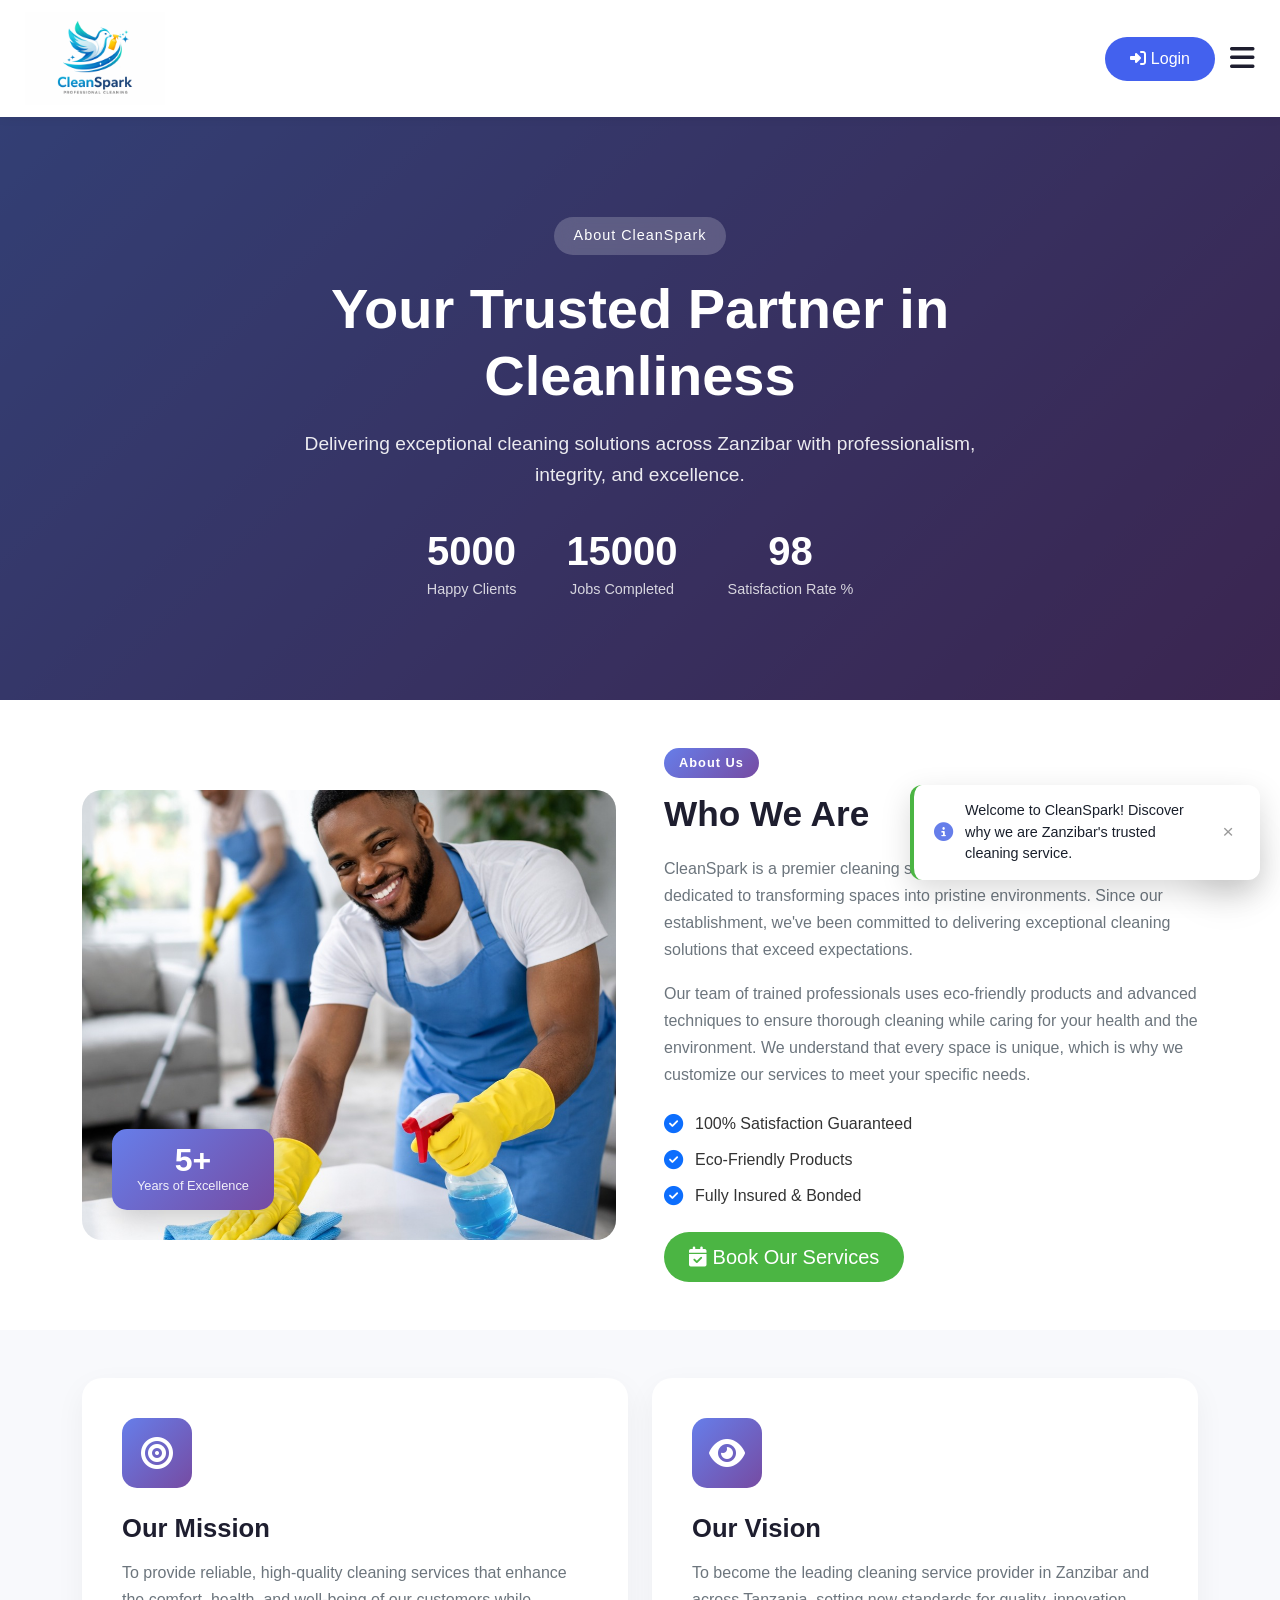
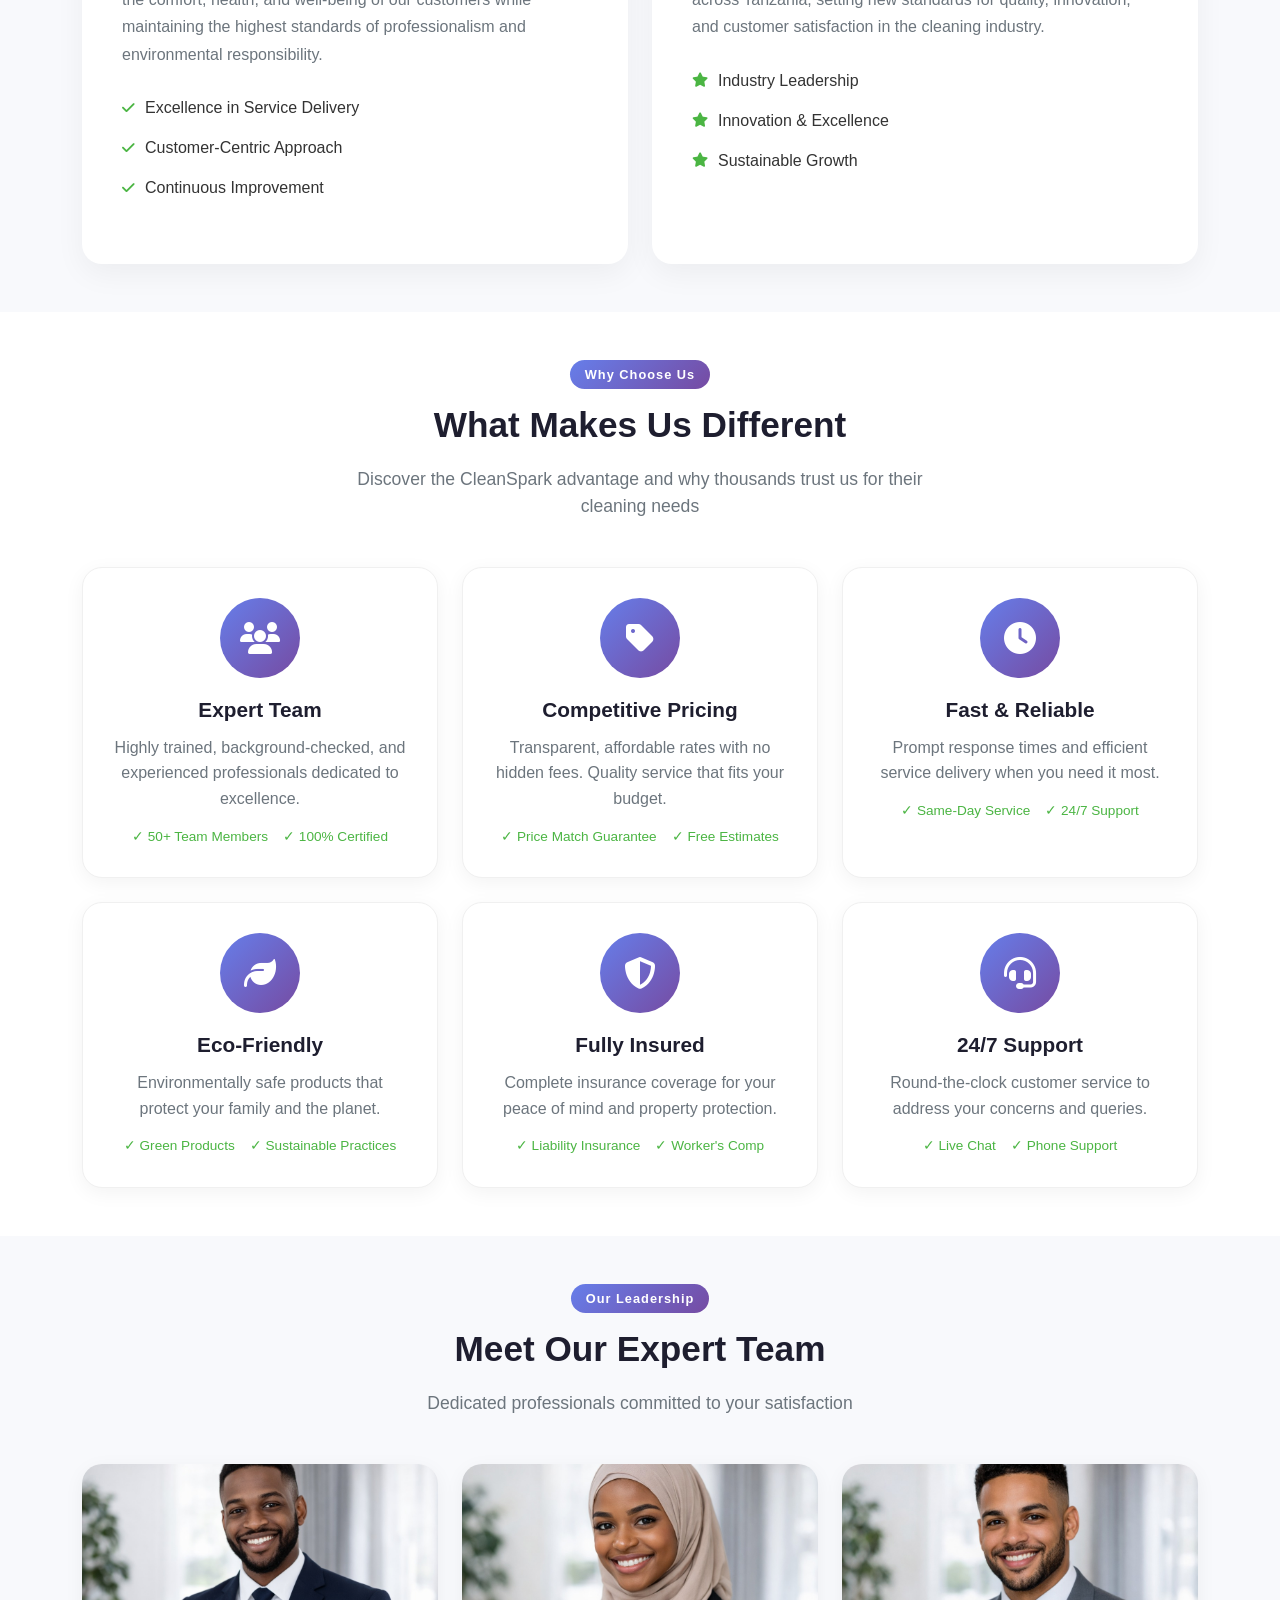
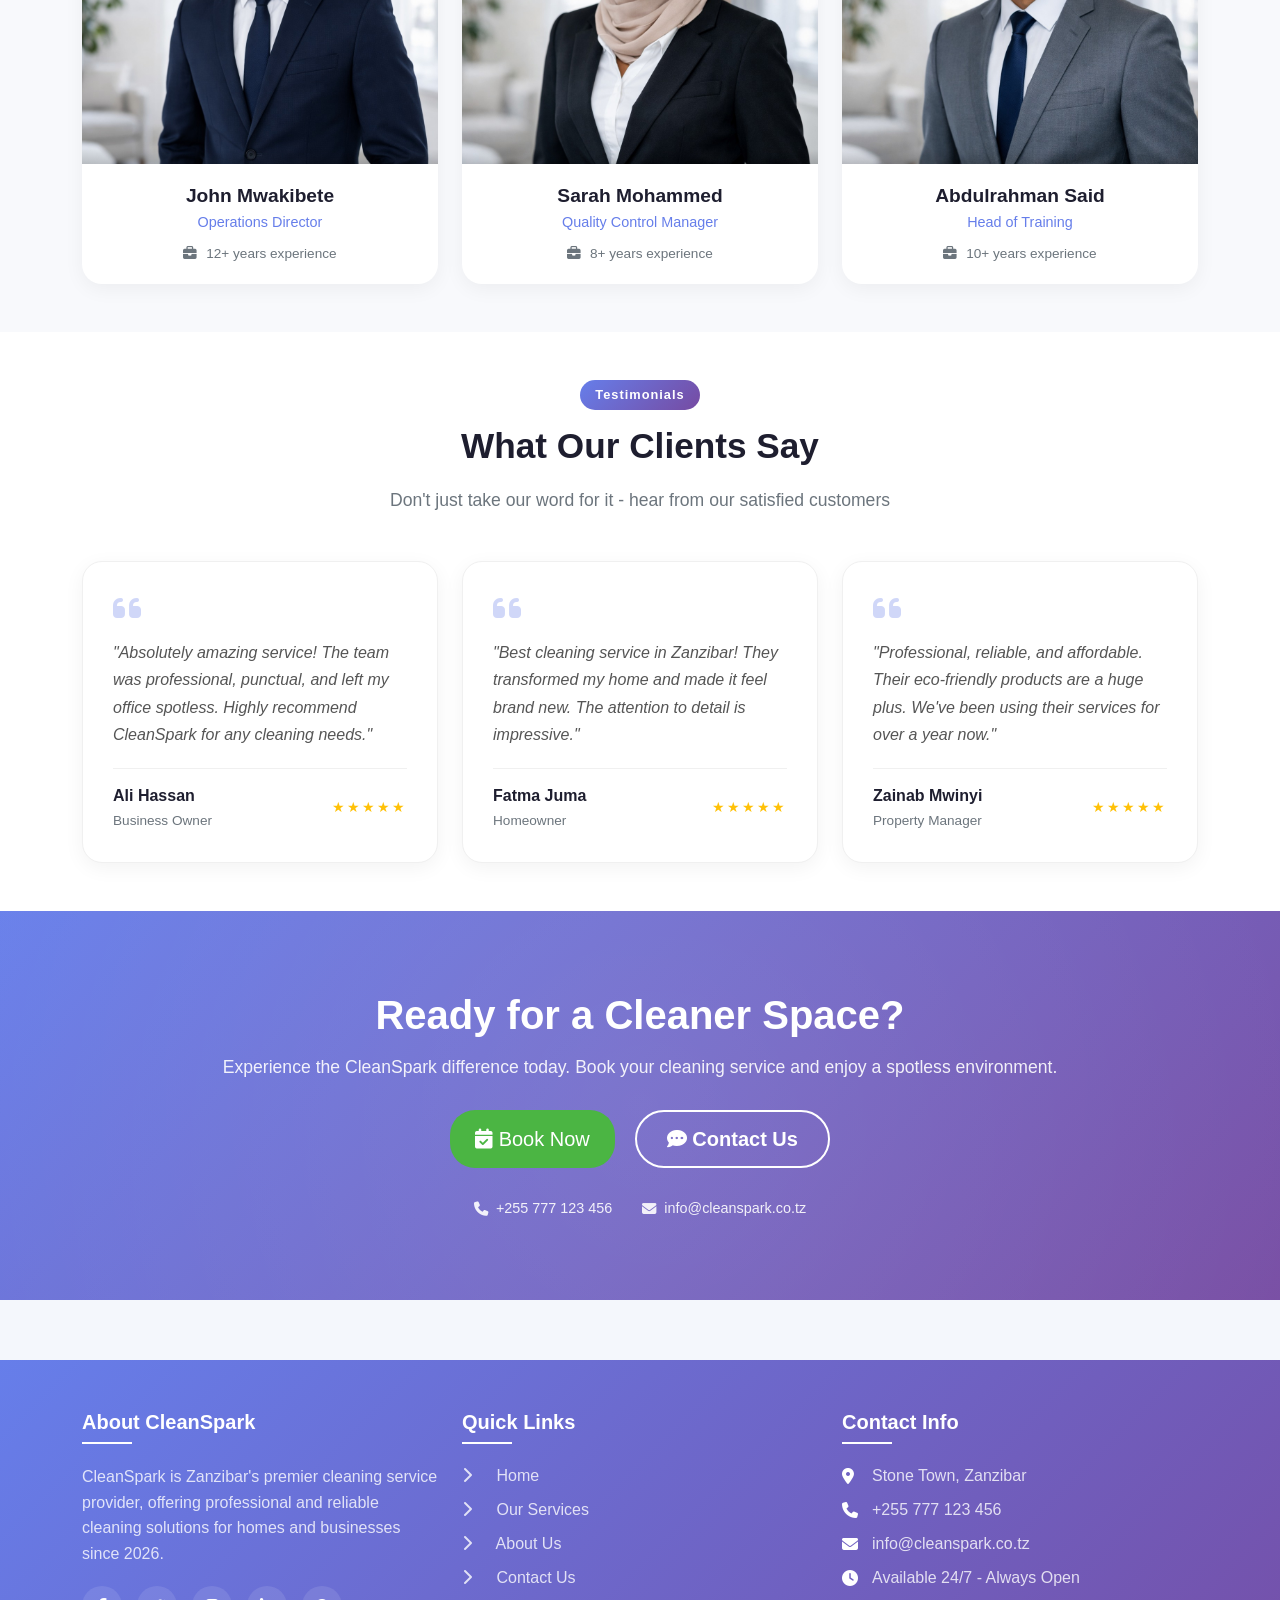
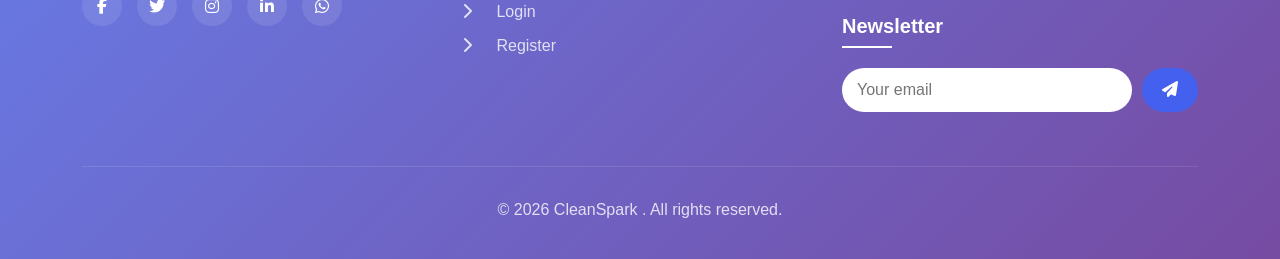
==== aboutus.html @ 84c02ce8 "improving some features" ====
<!DOCTYPE html>
<html lang="en">
<head>
    <meta charset="UTF-8">
    <meta name="viewport" content="width=device-width, initial-scale=1.0">
    <title>About Us - CleanSpark | Professional Cleaning Services in Zanzibar</title>
    <!-- Bootstrap CSS -->
    <link href="https://cdn.jsdelivr.net/npm/bootstrap@5.3.0/dist/css/bootstrap.min.css" rel="stylesheet">
    <!-- Font Awesome -->
    <link rel="stylesheet" href="https://cdnjs.cloudflare.com/ajax/libs/font-awesome/6.4.0/css/all.min.css">
    <!-- Custom CSS -->
    <link rel="stylesheet" href="css/aboutus.css">
     <!-- Chatbot CSS -->
    <link rel="stylesheet" href="css/bot.css">
</head>
<body>

<!-- Right Sidebar -->
<div id="sidebar">
    <a href="javascript:void(0)" class="closebtn" onclick="closeSidebar()"><i class="fas fa-times"></i></a>
    <a href="index.html"><i class="fas fa-home"></i> Home</a>
    <a href="service.html"><i class="fas fa-broom"></i> Services</a>
    <a href="aboutus.html"><i class="fas fa-info-circle"></i> About Us</a>
    <a href="register.html"><i class="fas fa-user-plus"></i> Register</a>
    <a href="tracking.html"><i class="fas fa-tasks"></i> My Tracking</a>
    <a href="account.html"><i class="fas fa-user"></i> My Account</a>
    <a href="contact.html"><i class="fas fa-envelope"></i> Contact</a>
    <a href="staff.html"><i class="fas fa-user-tie"></i> Staff Panel</a>
    <a href="admin.html"><i class="fas fa-cog"></i> Admin Panel</a>
</div>

<!-- Top bar - without search bar -->
<div class="top-bar">
    <a href="index.html"><img src="image/logo.jpeg" alt="CleanSpark Logo" class="logo"></a>

    <div class="top-bar-spacer"></div>

    <a href="login.html" class="btn btn-primary"><i class="fas fa-sign-in-alt"></i> Login</a>
    <span class="hamburger" onclick="openSidebar()"><i class="fas fa-bars"></i></span>
</div>

<!-- HERO SECTION -->
<section class="about-hero-section">
    <div class="about-hero-overlay"></div>
    <div class="container about-hero-content">
        <div class="row justify-content-center text-center">
            <div class="col-lg-8">
                <span class="about-hero-badge">About CleanSpark</span>
                <h1 class="about-hero-title">Your Trusted Partner in Cleanliness</h1>
                <p class="about-hero-subtitle">Delivering exceptional cleaning solutions across Zanzibar with professionalism, integrity, and excellence.</p>
                <div class="about-hero-stats">
                    <div class="stat-item">
                        <div class="stat-number" data-target="5000">0</div>
                        <div class="stat-label">Happy Clients</div>
                    </div>
                    <div class="stat-item">
                        <div class="stat-number" data-target="15000">0</div>
                        <div class="stat-label">Jobs Completed</div>
                    </div>
                    <div class="stat-item">
                        <div class="stat-number" data-target="98">0</div>
                        <div class="stat-label">Satisfaction Rate %</div>
                    </div>
                </div>
            </div>
        </div>
    </div>
</section>

<!-- ABOUT SECTION -->
<section class="about-section py-5">
    <div class="container">
        <div class="row align-items-center g-5">
            <div class="col-lg-6 animate-on-scroll">
                <div class="about-image-wrapper">
                    <img src="image/aboutus.jpeg" alt="Cleaning Team" class="img-fluid rounded-4 shadow-lg" onerror="this.src='image/logo.jpeg'">
                    <div class="experience-badge">
                        <div class="experience-number">5+</div>
                        <div class="experience-text">Years of Excellence</div>
                    </div>
                </div>
            </div>
            <div class="col-lg-6 animate-on-scroll">
                <div class="about-content">
                    <span class="section-badge">About Us</span>
                    <h2 class="section-title">Who We Are</h2>
                    <p class="section-text">CleanSpark is a premier cleaning service provider based in Zanzibar, dedicated to transforming spaces into pristine environments. Since our establishment, we've been committed to delivering exceptional cleaning solutions that exceed expectations.</p>
                    <p class="section-text mt-3">Our team of trained professionals uses eco-friendly products and advanced techniques to ensure thorough cleaning while caring for your health and the environment. We understand that every space is unique, which is why we customize our services to meet your specific needs.</p>
                    <div class="about-features mt-4">
                        <div class="feature-item">
                            <i class="fas fa-check-circle text-primary"></i>
                            <span>100% Satisfaction Guaranteed</span>
                        </div>
                        <div class="feature-item">
                            <i class="fas fa-check-circle text-primary"></i>
                            <span>Eco-Friendly Products</span>
                        </div>
                        <div class="feature-item">
                            <i class="fas fa-check-circle text-primary"></i>
                            <span>Fully Insured & Bonded</span>
                        </div>
                    </div>
                    <button class="btn btn-success btn-lg mt-4" onclick="location.href='service.html'">
                        <i class="fas fa-calendar-check"></i> Book Our Services
                    </button>
                </div>
            </div>
        </div>
    </div>
</section>

<!-- MISSION & VISION -->
<section class="mission-vision-section py-5">
    <div class="container">
        <div class="row g-4">
            <div class="col-md-6 animate-on-scroll">
                <div class="mission-card">
                    <div class="card-icon">
                        <i class="fas fa-bullseye"></i>
                    </div>
                    <h3>Our Mission</h3>
                    <p>To provide reliable, high-quality cleaning services that enhance the comfort, health, and well-being of our customers while maintaining the highest standards of professionalism and environmental responsibility.</p>
                    <ul class="mission-list">
                        <li><i class="fas fa-check"></i> Excellence in Service Delivery</li>
                        <li><i class="fas fa-check"></i> Customer-Centric Approach</li>
                        <li><i class="fas fa-check"></i> Continuous Improvement</li>
                    </ul>
                </div>
            </div>
            <div class="col-md-6 animate-on-scroll">
                <div class="vision-card">
                    <div class="card-icon">
                        <i class="fas fa-eye"></i>
                    </div>
                    <h3>Our Vision</h3>
                    <p>To become the leading cleaning service provider in Zanzibar and across Tanzania, setting new standards for quality, innovation, and customer satisfaction in the cleaning industry.</p>
                    <ul class="vision-list">
                        <li><i class="fas fa-star"></i> Industry Leadership</li>
                        <li><i class="fas fa-star"></i> Innovation & Excellence</li>
                        <li><i class="fas fa-star"></i> Sustainable Growth</li>
                    </ul>
                </div>
            </div>
        </div>
    </div>
</section>

<!-- WHY CHOOSE US -->
<section class="why-choose-section py-5">
    <div class="container">
        <div class="text-center mb-5 animate-on-scroll">
            <span class="section-badge">Why Choose Us</span>
            <h2 class="section-title">What Makes Us Different</h2>
            <p class="section-subtitle">Discover the CleanSpark advantage and why thousands trust us for their cleaning needs</p>
        </div>
        
        <div class="row g-4">
            <div class="col-md-4 animate-on-scroll">
                <div class="feature-card">
                    <div class="feature-icon">
                        <i class="fas fa-users"></i>
                    </div>
                    <h4>Expert Team</h4>
                    <p>Highly trained, background-checked, and experienced professionals dedicated to excellence.</p>
                    <div class="feature-stats">
                        <span>✓ 50+ Team Members</span>
                        <span>✓ 100% Certified</span>
                    </div>
                </div>
            </div>
            <div class="col-md-4 animate-on-scroll">
                <div class="feature-card">
                    <div class="feature-icon">
                        <i class="fas fa-tag"></i>
                    </div>
                    <h4>Competitive Pricing</h4>
                    <p>Transparent, affordable rates with no hidden fees. Quality service that fits your budget.</p>
                    <div class="feature-stats">
                        <span>✓ Price Match Guarantee</span>
                        <span>✓ Free Estimates</span>
                    </div>
                </div>
            </div>
            <div class="col-md-4 animate-on-scroll">
                <div class="feature-card">
                    <div class="feature-icon">
                        <i class="fas fa-clock"></i>
                    </div>
                    <h4>Fast & Reliable</h4>
                    <p>Prompt response times and efficient service delivery when you need it most.</p>
                    <div class="feature-stats">
                        <span>✓ Same-Day Service</span>
                        <span>✓ 24/7 Support</span>
                    </div>
                </div>
            </div>
            <div class="col-md-4 animate-on-scroll">
                <div class="feature-card">
                    <div class="feature-icon">
                        <i class="fas fa-leaf"></i>
                    </div>
                    <h4>Eco-Friendly</h4>
                    <p>Environmentally safe products that protect your family and the planet.</p>
                    <div class="feature-stats">
                        <span>✓ Green Products</span>
                        <span>✓ Sustainable Practices</span>
                    </div>
                </div>
            </div>
            <div class="col-md-4 animate-on-scroll">
                <div class="feature-card">
                    <div class="feature-icon">
                        <i class="fas fa-shield-alt"></i>
                    </div>
                    <h4>Fully Insured</h4>
                    <p>Complete insurance coverage for your peace of mind and property protection.</p>
                    <div class="feature-stats">
                        <span>✓ Liability Insurance</span>
                        <span>✓ Worker's Comp</span>
                    </div>
                </div>
            </div>
            <div class="col-md-4 animate-on-scroll">
                <div class="feature-card">
                    <div class="feature-icon">
                        <i class="fas fa-headset"></i>
                    </div>
                    <h4>24/7 Support</h4>
                    <p>Round-the-clock customer service to address your concerns and queries.</p>
                    <div class="feature-stats">
                        <span>✓ Live Chat</span>
                        <span>✓ Phone Support</span>
                    </div>
                </div>
            </div>
        </div>
    </div>
</section>

<!-- TEAM SECTION -->
<section class="team-section py-5">
    <div class="container">
        <div class="text-center mb-5 animate-on-scroll">
            <span class="section-badge">Our Leadership</span>
            <h2 class="section-title">Meet Our Expert Team</h2>
            <p class="section-subtitle">Dedicated professionals committed to your satisfaction</p>
        </div>
        
        <div class="row g-4">
            <div class="col-md-4 animate-on-scroll">
                <div class="team-card">
                    <div class="team-image">
                        <img src="image/f1man.jpeg" alt="Team Member">
                        <div class="team-social">
                            <a href="https://www.linkedin.com/in/mohammedshehe"><i class="fab fa-linkedin-in"></i></a>
                            <a href="#"><i class="fab fa-twitter"></i></a>
                            <a href="#"><i class="fas fa-envelope"></i></a>
                        </div>
                    </div>
                    <div class="team-info">
                        <h4>John Mwakibete</h4>
                        <p>Operations Director</p>
                        <div class="team-experience">
                            <i class="fas fa-briefcase"></i> 12+ years experience
                        </div>
                    </div>
                </div>
            </div>
            <div class="col-md-4 animate-on-scroll">
                <div class="team-card">
                    <div class="team-image">
                        <img src="image/women.jpeg" alt="Team Member">
                        <div class="team-social">
                            <a href="#"><i class="fab fa-linkedin-in"></i></a>
                            <a href="#"><i class="fab fa-twitter"></i></a>
                            <a href="#"><i class="fas fa-envelope"></i></a>
                        </div>
                    </div>
                    <div class="team-info">
                        <h4>Sarah Mohammed</h4>
                        <p>Quality Control Manager</p>
                        <div class="team-experience">
                            <i class="fas fa-briefcase"></i> 8+ years experience
                        </div>
                    </div>
                </div>
            </div>
            <div class="col-md-4 animate-on-scroll">
                <div class="team-card">
                    <div class="team-image">
                        <img src="image/f2man.jpeg" alt="Team Member">
                        <div class="team-social">
                            <a href="#"><i class="fab fa-linkedin-in"></i></a>
                            <a href="#"><i class="fab fa-twitter"></i></a>
                            <a href="#"><i class="fas fa-envelope"></i></a>
                        </div>
                    </div>
                    <div class="team-info">
                        <h4>Abdulrahman Said</h4>
                        <p>Head of Training</p>
                        <div class="team-experience">
                            <i class="fas fa-briefcase"></i> 10+ years experience
                        </div>
                    </div>
                </div>
            </div>
        </div>
    </div>
</section>

<!-- TESTIMONIALS SECTION -->
<section class="testimonials-section py-5">
    <div class="container">
        <div class="text-center mb-5 animate-on-scroll">
            <span class="section-badge">Testimonials</span>
            <h2 class="section-title">What Our Clients Say</h2>
            <p class="section-subtitle">Don't just take our word for it - hear from our satisfied customers</p>
        </div>
        
        <div class="row g-4">
            <div class="col-md-4 animate-on-scroll">
                <div class="testimonial-card">
                    <div class="testimonial-quote">
                        <i class="fas fa-quote-left"></i>
                    </div>
                    <p class="testimonial-text">"Absolutely amazing service! The team was professional, punctual, and left my office spotless. Highly recommend CleanSpark for any cleaning needs."</p>
                    <div class="testimonial-author">
                        <div class="author-info">
                            <strong>Ali Hassan</strong>
                            <span>Business Owner</span>
                        </div>
                        <div class="author-rating">
                            ★★★★★
                        </div>
                    </div>
                </div>
            </div>
            <div class="col-md-4 animate-on-scroll">
                <div class="testimonial-card">
                    <div class="testimonial-quote">
                        <i class="fas fa-quote-left"></i>
                    </div>
                    <p class="testimonial-text">"Best cleaning service in Zanzibar! They transformed my home and made it feel brand new. The attention to detail is impressive."</p>
                    <div class="testimonial-author">
                        <div class="author-info">
                            <strong>Fatma Juma</strong>
                            <span>Homeowner</span>
                        </div>
                        <div class="author-rating">
                            ★★★★★
                        </div>
                    </div>
                </div>
            </div>
            <div class="col-md-4 animate-on-scroll">
                <div class="testimonial-card">
                    <div class="testimonial-quote">
                        <i class="fas fa-quote-left"></i>
                    </div>
                    <p class="testimonial-text">"Professional, reliable, and affordable. Their eco-friendly products are a huge plus. We've been using their services for over a year now."</p>
                    <div class="testimonial-author">
                        <div class="author-info">
                            <strong>Zainab Mwinyi</strong>
                            <span>Property Manager</span>
                        </div>
                        <div class="author-rating">
                            ★★★★★
                        </div>
                    </div>
                </div>
            </div>
        </div>
    </div>
</section>

<!-- CTA SECTION -->
<section class="cta-section">
    <div class="container">
        <div class="cta-content animate-on-scroll">
            <h2>Ready for a Cleaner Space?</h2>
            <p>Experience the CleanSpark difference today. Book your cleaning service and enjoy a spotless environment.</p>
            <div class="cta-buttons">
                <button class="btn btn-success btn-lg" onclick="location.href='service.html'">
                    <i class="fas fa-calendar-check"></i> Book Now
                </button>
                <button class="btn btn-outline-light btn-lg" onclick="location.href='contact.html'">
                    <i class="fas fa-comment-dots"></i> Contact Us
                </button>
            </div>
            <div class="cta-contact">
                <span><i class="fas fa-phone"></i> <a href="tel:+255777123456" style="color: white; text-decoration: none;">+255 777 123 456</a></span>
                <span><i class="fas fa-envelope"></i> <a href="mailto:info@cleanspark.co.tz" style="color: white; text-decoration: none;">info@cleanspark.co.tz</a></span>
            </div>
        </div>
    </div>
</section>

<!-- Footer -->
<footer class="footer">
    <div class="container">
        <div class="row">
            <div class="col-md-4 mb-4">
                <h5>About CleanSpark</h5>
                <p>CleanSpark is Zanzibar's premier cleaning service provider, offering professional and reliable cleaning solutions for homes and businesses since 2026.</p>
                <div class="social-links">
                    <a href="https://www.facebook.com/CleanSparkZanzibar" target="_blank" rel="noopener noreferrer"><i class="fab fa-facebook-f"></i></a>
                    <a href="https://www.twitter.com/CleanSparkTZ" target="_blank" rel="noopener noreferrer"><i class="fab fa-twitter"></i></a>
                    <a href="https://www.instagram.com/CleanSparkZanzibar" target="_blank" rel="noopener noreferrer"><i class="fab fa-instagram"></i></a>
                    <a href="https://www.linkedin.com/company/CleanSpark" target="_blank" rel="noopener noreferrer"><i class="fab fa-linkedin-in"></i></a>
                    <a href="https://wa.me/255777123456" target="_blank" rel="noopener noreferrer"><i class="fab fa-whatsapp"></i></a>
                </div>
            </div>
            
            <div class="col-md-4 mb-4">
                <h5>Quick Links</h5>
                <ul>
                    <li><a href="index.html"><i class="fas fa-chevron-right"></i> Home</a></li>
                    <li><a href="service.html"><i class="fas fa-chevron-right"></i> Our Services</a></li>
                    <li><a href="aboutus.html"><i class="fas fa-chevron-right"></i> About Us</a></li>
                    <li><a href="contact.html"><i class="fas fa-chevron-right"></i> Contact Us</a></li>
                    <li><a href="login.html"><i class="fas fa-chevron-right"></i> Login</a></li>
                    <li><a href="register.html"><i class="fas fa-chevron-right"></i> Register</a></li>
                </ul>
            </div>
            
            <div class="col-md-4 mb-4">
                <h5>Contact Info</h5>
                <ul class="contact-info">
                    <li><i class="fas fa-map-marker-alt"></i> <a href="https://www.google.com/maps/search/Stone+Town,+Zanzibar" target="_blank" rel="noopener noreferrer">Stone Town, Zanzibar</a></li>
                    <li><i class="fas fa-phone"></i> <a href="tel:+255777123456">+255 777 123 456</a></li>
                    <li><i class="fas fa-envelope"></i> <a href="mailto:info@cleanspark.co.tz">info@cleanspark.co.tz</a></li>
                    <li><i class="fas fa-clock"></i>Available 24/7 - Always Open</li>
                </ul>
                
                <h5 class="mt-4">Newsletter</h5>
                <form class="newsletter-form">
                    <input type="email" placeholder="Your email" required>
                    <button type="submit"><i class="fas fa-paper-plane"></i></button>
                </form>
            </div>
        </div>
        
        <div class="copyright">
            <p>&copy; 2026 CleanSpark . All rights reserved.</p>
        </div>
    </div>
</footer>

<!-- Bootstrap JS -->
<script src="https://cdn.jsdelivr.net/npm/bootstrap@5.3.0/dist/js/bootstrap.bundle.min.js"></script>
<!-- Custom JS -->
<script src="js/aboutus.js"></script>
<!-- Chatbot JS -->
<script src="js/bot.js"></script>   
</body>
</html>
---- css/aboutus.css ----
/* ========================================================================
   ABOUT US PAGE STYLES - COMPLETE
   Includes all base styles + about page specific styles
   No external dependencies
   ======================================================================== */

/* ===== RESET & BASE STYLES ===== */
* {
    margin: 0;
    padding: 0;
    box-sizing: border-box;
}

:root {
    --primary-color: #4361ee;
    --secondary-color: #3f37c9;
    --success-color: #4cc9f0;
    --danger-color: #f72585;
    --warning-color: #f8961e;
    --dark-color: #1e1e2f;
    --light-color: #f8f9fa;
    --gray-color: #6c757d;
    --border-radius: 10px;
    --box-shadow: 0 5px 15px rgba(0,0,0,0.1);
    --transition: all 0.3s ease;
}

body {
    font-family: 'Segoe UI', Tahoma, Geneva, Verdana, sans-serif;
    overflow-x: hidden;
    color: #333;
    background-color: #f4f7fc;
    min-height: 100vh;
    display: flex;
    flex-direction: column;
}

main {
    flex: 1;
}

/* ===== TYPOGRAPHY ===== */
h1, h2, h3, h4, h5, h6 {
    font-weight: 600;
    color: var(--dark-color);
}

a {
    text-decoration: none;
    transition: var(--transition);
}

/* ===== SIDEBAR STYLES ===== */
#sidebar {
    height: 100%;
    width: 0;
    position: fixed;
    z-index: 1050;
    top: 0;
    right: 0;
    background: linear-gradient(135deg, #667eea 0%, #764ba2 100%);
    overflow-x: hidden;
    transition: 0.3s;
    box-shadow: -5px 0 20px rgba(0,0,0,0.2);
    padding-top: 70px;
}

#sidebar a {
    padding: 15px 30px;
    text-decoration: none;
    font-size: 16px;
    display: block;
    color: white;
    transition: 0.3s;
    border-bottom: 1px solid rgba(255,255,255,0.1);
    font-weight: 400;
    letter-spacing: 0.5px;
}

#sidebar a:hover {
    background: rgba(255,255,255,0.2);
    padding-left: 40px;
}

#sidebar a i {
    margin-right: 10px;
    width: 20px;
}

#sidebar .closebtn {
    position: absolute;
    top: 15px;
    left: 20px;
    font-size: 30px;
    color: white;
    border-bottom: none;
    padding: 0;
}

#sidebar .closebtn:hover {
    background: transparent;
    padding-left: 0;
}

/* ===== TOP BAR STYLES ===== */
.top-bar {
    display: flex;
    align-items: center;
    justify-content: space-between;
    background: white;
    padding: 12px 25px;
    box-shadow: 0 2px 10px rgba(0,0,0,0.08);
    position: sticky;
    top: 0;
    z-index: 100;
}

.top-bar .logo {
    width: 140px;
    transition: var(--transition);
}

.top-bar .logo:hover {
    transform: scale(1.05);
}

/* Search Container */
.search-container {
    flex-grow: 1;
    max-width: 500px;
    margin: 0 20px;
    display: flex;
    align-items: center;
    gap: 8px;
}

.search-container select {
    border-radius: 25px;
    padding: 8px 15px;
    border: 1px solid #e0e0e0;
    background-color: white;
    font-size: 14px;
    cursor: pointer;
    outline: none;
    transition: var(--transition);
}

.search-container select:focus {
    border-color: var(--primary-color);
    box-shadow: 0 0 0 2px rgba(67, 97, 238, 0.2);
}

.search-container input {
    flex-grow: 1;
    padding: 8px 20px;
    border-radius: 25px;
    border: 1px solid #e0e0e0;
    font-size: 14px;
    outline: none;
    transition: var(--transition);
}

.search-container input:focus {
    border-color: var(--primary-color);
    box-shadow: 0 0 0 2px rgba(67, 97, 238, 0.2);
}

.search-container button {
    border-radius: 25px;
    padding: 8px 20px;
    background-color: var(--primary-color);
    color: white;
    border: none;
    font-weight: 500;
    transition: var(--transition);
}

.search-container button:hover {
    background-color: var(--secondary-color);
    transform: translateY(-2px);
}

/* Hamburger Menu */
.hamburger {
    font-size: 28px;
    cursor: pointer;
    color: var(--dark-color);
    transition: var(--transition);
    margin-left: 15px;
}

.hamburger:hover {
    color: var(--primary-color);
}

/* ===== BUTTON STYLES ===== */
.btn {
    padding: 10px 25px;
    border-radius: 25px;
    font-weight: 500;
    transition: var(--transition);
    border: none;
}

.btn-primary {
    background-color: var(--primary-color);
    color: white;
}

.btn-primary:hover {
    background-color: var(--secondary-color);
    transform: translateY(-2px);
    box-shadow: 0 5px 15px rgba(67, 97, 238, 0.3);
}

.btn-success {
    background-color: #4bb543;
    color: white;
}

.btn-success:hover {
    background-color: #3a9434;
    transform: translateY(-2px);
    box-shadow: 0 5px 15px rgba(75, 181, 67, 0.3);
}

.btn-outline-primary {
    background: transparent;
    border: 2px solid var(--primary-color);
    color: var(--primary-color);
}

.btn-outline-primary:hover {
    background: var(--primary-color);
    color: white;
}

.btn-outline-light {
    border: 2px solid white;
    background: transparent;
    color: white;
    padding: 12px 30px;
    font-weight: 600;
    border-radius: 40px;
    transition: all 0.3s;
}

.btn-outline-light:hover {
    background: white;
    color: #667eea;
    transform: translateY(-2px);
}

.btn-light {
    padding: 12px 30px;
    font-weight: 600;
    border-radius: 40px;
    background: white;
    color: #667eea;
    border: none;
    transition: all 0.3s;
}

.btn-light:hover {
    transform: translateY(-2px);
    box-shadow: 0 10px 25px rgba(0,0,0,0.2);
}

/* ===== FOOTER STYLES ===== */
.footer {
    background: linear-gradient(135deg, #667eea 0%, #764ba2 100%);
    color: white;
    padding: 50px 0 20px;
    margin-top: 60px;
}

.footer h5 {
    color: white;
    font-weight: 600;
    margin-bottom: 20px;
    position: relative;
    padding-bottom: 10px;
}

.footer h5:after {
    content: '';
    position: absolute;
    bottom: 0;
    left: 0;
    width: 50px;
    height: 2px;
    background: white;
}

.footer p {
    color: rgba(255,255,255,0.8);
    line-height: 1.6;
}

.footer ul {
    list-style: none;
    padding: 0;
}

.footer ul li {
    margin-bottom: 10px;
}

.footer ul li a {
    color: rgba(255,255,255,0.8);
    transition: var(--transition);
}

.footer ul li a:hover {
    color: white;
    padding-left: 5px;
}

.footer ul li i {
    margin-right: 10px;
    width: 20px;
}

.footer .social-links {
    display: flex;
    gap: 15px;
    margin-top: 20px;
}

.footer .social-links a {
    display: flex;
    align-items: center;
    justify-content: center;
    width: 40px;
    height: 40px;
    background: rgba(255,255,255,0.1);
    border-radius: 50%;
    color: white;
    transition: var(--transition);
}

.footer .social-links a:hover {
    background: white;
    color: var(--primary-color);
    transform: translateY(-3px);
}

.footer .contact-info li {
    display: flex;
    align-items: center;
    color: rgba(255,255,255,0.8);
}

.footer .contact-info li i {
    margin-right: 10px;
    color: white;
}

/* Contact info links styling */
.footer .contact-info li a {
    color: rgba(255,255,255,0.8);
    transition: var(--transition);
}

.footer .contact-info li a:hover {
    color: white;
    text-decoration: underline;
}

.footer .newsletter-form {
    display: flex;
    gap: 10px;
    margin-top: 20px;
}

.footer .newsletter-form input {
    flex: 1;
    padding: 10px 15px;
    border-radius: 25px;
    border: none;
    outline: none;
}

.footer .newsletter-form button {
    padding: 10px 20px;
    border-radius: 25px;
    border: none;
    background: var(--primary-color);
    color: white;
    transition: var(--transition);
}

.footer .newsletter-form button:hover {
    background: var(--secondary-color);
    transform: translateY(-2px);
}

.footer .copyright {
    text-align: center;
    padding-top: 30px;
    margin-top: 30px;
    border-top: 1px solid rgba(255,255,255,0.1);
    color: rgba(255,255,255,0.6);
}

/* ========== ABOUT US PAGE SPECIFIC STYLES ========== */

/* Hero Section */
.about-hero-section {
    position: relative;
    background: linear-gradient(135deg, #667eea 0%, #764ba2 100%);
    min-height: 500px;
    display: flex;
    align-items: center;
    justify-content: center;
    text-align: center;
    margin-top: 0;
    overflow: hidden;
}

.about-hero-overlay {
    position: absolute;
    top: 0;
    left: 0;
    width: 100%;
    height: 100%;
    background: rgba(0, 0, 0, 0.5);
}

.about-hero-content {
    position: relative;
    z-index: 2;
    padding: 100px 0;
}

.about-hero-badge {
    display: inline-block;
    background: rgba(255, 255, 255, 0.2);
    backdrop-filter: blur(10px);
    padding: 8px 20px;
    border-radius: 50px;
    font-size: 0.9rem;
    font-weight: 500;
    color: white;
    margin-bottom: 20px;
    letter-spacing: 1px;
}

.about-hero-title {
    font-size: 3.5rem;
    font-weight: 800;
    color: white;
    margin-bottom: 20px;
    line-height: 1.2;
}

.about-hero-subtitle {
    font-size: 1.2rem;
    color: rgba(255, 255, 255, 0.9);
    max-width: 700px;
    margin: 0 auto 40px;
    line-height: 1.6;
}

.about-hero-stats {
    display: flex;
    justify-content: center;
    gap: 50px;
    flex-wrap: wrap;
}

.stat-item {
    text-align: center;
}

.stat-number {
    font-size: 2.5rem;
    font-weight: 800;
    color: white;
    display: block;
    line-height: 1;
}

.stat-label {
    font-size: 0.9rem;
    color: rgba(255, 255, 255, 0.8);
    margin-top: 8px;
}

/* Top Bar Spacer */
.top-bar-spacer {
    flex-grow: 1;
}

/* About Section */
.about-section {
    background: white;
    padding: 80px 0;
}

.about-image-wrapper {
    position: relative;
    border-radius: 20px;
    overflow: hidden;
}

.about-image-wrapper img {
    width: 100%;
    height: 450px;
    object-fit: cover;
    transition: transform 0.3s ease;
}

.about-image-wrapper:hover img {
    transform: scale(1.02);
}

.experience-badge {
    position: absolute;
    bottom: 30px;
    left: 30px;
    background: linear-gradient(135deg, #667eea 0%, #764ba2 100%);
    padding: 15px 25px;
    border-radius: 15px;
    color: white;
    text-align: center;
    box-shadow: 0 10px 30px rgba(0, 0, 0, 0.2);
}

.experience-number {
    font-size: 2rem;
    font-weight: 800;
    line-height: 1;
}

.experience-text {
    font-size: 0.8rem;
    opacity: 0.9;
}

.section-badge {
    display: inline-block;
    background: linear-gradient(135deg, #667eea 0%, #764ba2 100%);
    padding: 5px 15px;
    border-radius: 25px;
    font-size: 0.8rem;
    font-weight: 600;
    color: white;
    margin-bottom: 15px;
    letter-spacing: 1px;
}

.section-title {
    font-size: 2.2rem;
    font-weight: 700;
    color: #1e1e2f;
    margin-bottom: 20px;
}

.section-text {
    color: #6c757d;
    line-height: 1.7;
    font-size: 1rem;
}

.about-features {
    display: flex;
    flex-direction: column;
    gap: 12px;
}

.feature-item {
    display: flex;
    align-items: center;
    gap: 12px;
    font-size: 1rem;
    color: #333;
}

.feature-item i {
    font-size: 1.2rem;
    color: #4bb543;
}

/* Mission & Vision Section */
.mission-vision-section {
    background: #f8f9fc;
    padding: 80px 0;
}

.mission-card,
.vision-card {
    background: white;
    padding: 40px;
    border-radius: 20px;
    box-shadow: 0 10px 30px rgba(0, 0, 0, 0.05);
    transition: transform 0.3s ease, box-shadow 0.3s ease;
    height: 100%;
}

.mission-card:hover,
.vision-card:hover {
    transform: translateY(-5px);
    box-shadow: 0 20px 40px rgba(0, 0, 0, 0.1);
}

.card-icon {
    width: 70px;
    height: 70px;
    background: linear-gradient(135deg, #667eea 0%, #764ba2 100%);
    border-radius: 15px;
    display: flex;
    align-items: center;
    justify-content: center;
    margin-bottom: 25px;
}

.card-icon i {
    font-size: 2rem;
    color: white;
}

.mission-card h3,
.vision-card h3 {
    font-size: 1.6rem;
    font-weight: 700;
    margin-bottom: 15px;
    color: #1e1e2f;
}

.mission-card p,
.vision-card p {
    color: #6c757d;
    line-height: 1.7;
    margin-bottom: 20px;
}

.mission-list,
.vision-list {
    list-style: none;
    padding: 0;
}

.mission-list li,
.vision-list li {
    padding: 8px 0;
    display: flex;
    align-items: center;
    gap: 10px;
    color: #333;
}

.mission-list li i,
.vision-list li i {
    color: #4bb543;
    font-size: 0.9rem;
}

/* Why Choose Us Section */
.why-choose-section {
    background: white;
    padding: 80px 0;
}

.section-subtitle {
    color: #6c757d;
    font-size: 1.1rem;
    max-width: 600px;
    margin: 0 auto;
}

.feature-card {
    background: white;
    padding: 30px;
    border-radius: 20px;
    text-align: center;
    transition: all 0.3s ease;
    box-shadow: 0 5px 20px rgba(0, 0, 0, 0.05);
    height: 100%;
    border: 1px solid #f0f0f0;
}

.feature-card:hover {
    transform: translateY(-5px);
    box-shadow: 0 15px 35px rgba(0, 0, 0, 0.1);
    border-color: transparent;
}

.feature-icon {
    width: 80px;
    height: 80px;
    background: linear-gradient(135deg, #667eea 0%, #764ba2 100%);
    border-radius: 50%;
    display: flex;
    align-items: center;
    justify-content: center;
    margin: 0 auto 20px;
}

.feature-icon i {
    font-size: 2rem;
    color: white;
}

.feature-card h4 {
    font-size: 1.3rem;
    font-weight: 700;
    margin-bottom: 12px;
    color: #1e1e2f;
}

.feature-card p {
    color: #6c757d;
    line-height: 1.6;
    margin-bottom: 15px;
}

.feature-stats {
    display: flex;
    justify-content: center;
    gap: 15px;
    font-size: 0.85rem;
    color: #4bb543;
    font-weight: 500;
}

/* Team Section */
.team-section {
    background: #f8f9fc;
    padding: 80px 0;
}

.team-card {
    background: white;
    border-radius: 20px;
    overflow: hidden;
    box-shadow: 0 5px 20px rgba(0, 0, 0, 0.05);
    transition: transform 0.3s ease;
    height: 100%;
}

.team-card:hover {
    transform: translateY(-5px);
    box-shadow: 0 15px 35px rgba(0, 0, 0, 0.1);
}

.team-image {
    position: relative;
    overflow: hidden;
    height: 300px;
}

.team-image img {
    width: 100%;
    height: 100%;
    object-fit: cover;
    transition: transform 0.5s ease;
}

.team-card:hover .team-image img {
    transform: scale(1.05);
}

.team-social {
    position: absolute;
    bottom: -50px;
    left: 0;
    right: 0;
    display: flex;
    justify-content: center;
    gap: 15px;
    padding: 15px;
    background: linear-gradient(to top, rgba(0, 0, 0, 0.7), transparent);
    transition: bottom 0.3s ease;
}

.team-card:hover .team-social {
    bottom: 0;
}

.team-social a {
    width: 35px;
    height: 35px;
    background: white;
    border-radius: 50%;
    display: flex;
    align-items: center;
    justify-content: center;
    color: #667eea;
    transition: all 0.3s ease;
}

.team-social a:hover {
    background: #667eea;
    color: white;
    transform: translateY(-3px);
}

.team-info {
    padding: 20px;
    text-align: center;
}

.team-info h4 {
    font-size: 1.2rem;
    font-weight: 700;
    margin-bottom: 5px;
    color: #1e1e2f;
}

.team-info p {
    color: #667eea;
    font-weight: 500;
    margin-bottom: 10px;
    font-size: 0.9rem;
}

.team-experience {
    font-size: 0.85rem;
    color: #6c757d;
}

.team-experience i {
    margin-right: 5px;
}

/* Testimonials Section */
.testimonials-section {
    background: white;
    padding: 80px 0;
}

.testimonial-card {
    background: white;
    padding: 30px;
    border-radius: 20px;
    box-shadow: 0 5px 20px rgba(0, 0, 0, 0.05);
    transition: all 0.3s ease;
    height: 100%;
    border: 1px solid #f0f0f0;
}

.testimonial-card:hover {
    transform: translateY(-5px);
    box-shadow: 0 15px 35px rgba(0, 0, 0, 0.1);
}

.testimonial-quote i {
    font-size: 2rem;
    color: #667eea;
    opacity: 0.3;
    margin-bottom: 15px;
    display: block;
}

.testimonial-text {
    color: #555;
    line-height: 1.7;
    margin-bottom: 20px;
    font-style: italic;
}

.testimonial-author {
    display: flex;
    justify-content: space-between;
    align-items: center;
    padding-top: 15px;
    border-top: 1px solid #f0f0f0;
}

.author-info strong {
    display: block;
    color: #1e1e2f;
    font-size: 1rem;
}

.author-info span {
    font-size: 0.85rem;
    color: #6c757d;
}

.author-rating {
    color: #ffc107;
    font-size: 0.9rem;
    letter-spacing: 2px;
}

/* CTA Section */
.cta-section {
    background: linear-gradient(135deg, #667eea 0%, #764ba2 100%);
    padding: 80px 0;
    position: relative;
    overflow: hidden;
}

.cta-section::before {
    content: '';
    position: absolute;
    top: -50%;
    right: -50%;
    width: 200%;
    height: 200%;
    background: radial-gradient(circle, rgba(255, 255, 255, 0.1) 0%, transparent 70%);
    animation: rotate 20s linear infinite;
}

@keyframes rotate {
    from {
        transform: rotate(0deg);
    }
    to {
        transform: rotate(360deg);
    }
}

.cta-content {
    position: relative;
    z-index: 2;
    text-align: center;
    color: white;
}

.cta-content h2 {
    font-size: 2.5rem;
    font-weight: 800;
    margin-bottom: 15px;
    color: white;
}

.cta-content p {
    font-size: 1.1rem;
    margin-bottom: 30px;
    opacity: 0.9;
}

.cta-buttons {
    display: flex;
    justify-content: center;
    gap: 20px;
    margin-bottom: 30px;
    flex-wrap: wrap;
}

.cta-contact {
    display: flex;
    justify-content: center;
    gap: 30px;
    flex-wrap: wrap;
}

.cta-contact span {
    display: inline-flex;
    align-items: center;
    gap: 8px;
    font-size: 0.9rem;
    opacity: 0.9;
}

/* Animation Classes */
.animate-on-scroll {
    opacity: 0;
    transform: translateY(30px);
    transition: opacity 0.6s ease, transform 0.6s ease;
}

.animate-on-scroll.animated {
    opacity: 1;
    transform: translateY(0);
}

/* ===== RESPONSIVE STYLES ===== */
@media (max-width: 992px) {
    .about-hero-title {
        font-size: 2.5rem;
    }
    
    .section-title {
        font-size: 1.8rem;
    }
    
    .about-image-wrapper img {
        height: 350px;
    }
    
    .mission-card,
    .vision-card {
        padding: 30px;
    }
}

@media (max-width: 768px) {
    .top-bar {
        padding: 10px;
    }
    
    .search-container {
        max-width: 250px;
    }
    
    .search-container select {
        display: none;
    }
    
    .about-hero-section {
        min-height: 400px;
    }
    
    .about-hero-title {
        font-size: 2rem;
    }
    
    .about-hero-subtitle {
        font-size: 1rem;
        padding: 0 20px;
    }
    
    .about-hero-stats {
        gap: 30px;
    }
    
    .stat-number {
        font-size: 1.8rem;
    }
    
    .section-title {
        font-size: 1.6rem;
    }
    
    .cta-content h2 {
        font-size: 1.8rem;
    }
    
    .cta-buttons {
        flex-direction: column;
        align-items: center;
    }
    
    .cta-buttons .btn {
        width: 200px;
    }
    
    .cta-contact {
        flex-direction: column;
        align-items: center;
        gap: 10px;
    }
    
    .footer .col-md-4 {
        margin-bottom: 30px;
    }
}

@media (max-width: 576px) {
    .top-bar .logo {
        width: 100px;
    }
    
    .search-container {
        max-width: 180px;
    }
    
    .search-container input {
        padding: 6px 12px;
    }
    
    .hamburger {
        font-size: 24px;
        margin-left: 8px;
    }
    
    .about-hero-section {
        min-height: 350px;
    }
    
    .about-hero-content {
        padding: 60px 0;
    }
    
    .about-hero-title {
        font-size: 1.6rem;
    }
    
    .stat-number {
        font-size: 1.4rem;
    }
    
    .stat-label {
        font-size: 0.75rem;
    }
    
    .experience-badge {
        bottom: 15px;
        left: 15px;
        padding: 10px 15px;
    }
    
    .experience-number {
        font-size: 1.2rem;
    }
    
    .section-title {
        font-size: 1.4rem;
    }
    
    .footer .newsletter-form {
        flex-direction: column;
    }
}
---- css/bot.css ----
/* ========================================
   CLEANSPARK CHATBOT - Professional UI
   Modern, Responsive, Clean Design
   ======================================== */

/* Design Tokens */
:root {
  --chatbot-primary: #0ea5e9;
  --chatbot-primary-dark: #0284c7;
  --chatbot-primary-light: #e0f2fe;
  --chatbot-secondary: #10b981;
  --chatbot-dark: #0f172a;
  --chatbot-gray: #64748b;
  --chatbot-light-gray: #f1f5f9;
  --chatbot-white: #ffffff;
  --chatbot-shadow-sm: 0 1px 3px rgba(0, 0, 0, 0.05),
    0 1px 2px rgba(0, 0, 0, 0.1);
  --chatbot-shadow-md: 0 10px 25px rgba(0, 0, 0, 0.1),
    0 4px 10px rgba(0, 0, 0, 0.05);
  --chatbot-shadow-lg: 0 20px 40px rgba(0, 0, 0, 0.15);
  --chatbot-radius-sm: 12px;
  --chatbot-radius-md: 18px;
  --chatbot-radius-lg: 24px;
  --chatbot-radius-full: 9999px;
  --chatbot-transition: 0.3s cubic-bezier(0.4, 0, 0.2, 1);
}

/* Floating Action Button */
.cleanspark-chatbot-fab {
  position: fixed;
  bottom: 24px;
  right: 24px;
  width: 60px;
  height: 60px;
  border-radius: var(--chatbot-radius-full);
  background: linear-gradient(
    135deg,
    var(--chatbot-primary),
    var(--chatbot-primary-dark)
  );
  border: none;
  cursor: pointer;
  display: flex;
  align-items: center;
  justify-content: center;
  box-shadow: var(--chatbot-shadow-lg);
  transition: all var(--chatbot-transition);
  z-index: 9998;
  overflow: hidden;
}

.cleanspark-chatbot-fab:hover {
  transform: translateY(-2px) scale(1.05);
  box-shadow: 0 25px 50px rgba(14, 165, 233, 0.3);
}

.cleanspark-chatbot-fab:active {
  transform: scale(0.95);
}

.cleanspark-chatbot-fab-icon {
  width: 28px;
  height: 28px;
  fill: var(--chatbot-white);
  transition: transform var(--chatbot-transition);
}

.cleanspark-chatbot-fab.open .cleanspark-chatbot-fab-icon {
  transform: rotate(90deg);
}

.cleanspark-chatbot-fab-pulse {
  position: absolute;
  inset: 0;
  border-radius: 50%;
  background: inherit;
  opacity: 0.6;
  z-index: -1;
  animation: cleanspark-pulse 2s cubic-bezier(0.4, 0, 0.6, 1) infinite;
}

@keyframes cleanspark-pulse {
  0%,
  100% {
    transform: scale(1);
    opacity: 0.6;
  }
  50% {
    transform: scale(1.3);
    opacity: 0;
  }
}

/* Status Indicator Dot */
.cleanspark-chatbot-fab-dot {
  position: absolute;
  top: 4px;
  right: 4px;
  width: 14px;
  height: 14px;
  background: var(--chatbot-secondary);
  border: 2px solid var(--chatbot-white);
  border-radius: 50%;
  box-shadow: var(--chatbot-shadow-sm);
}

/* Chat Window Container */
.cleanspark-chatbot-window {
  position: fixed;
  bottom: 100px;
  right: 24px;
  width: 420px;
  height: 600px;
  max-height: calc(100vh - 130px);
  background: var(--chatbot-white);
  border-radius: var(--chatbot-radius-lg);
  box-shadow: var(--chatbot-shadow-lg);
  display: flex;
  flex-direction: column;
  overflow: hidden;
  z-index: 9999;
  transform-origin: bottom right;
  transition: all var(--chatbot-transition);
  border: 1px solid rgba(0, 0, 0, 0.05);
}

.cleanspark-chatbot-window.closed {
  opacity: 0;
  visibility: hidden;
  transform: translateY(20px) scale(0.95);
  pointer-events: none;
}

/* Header */
.cleanspark-chatbot-header {
  background: linear-gradient(
    135deg,
    var(--chatbot-primary),
    var(--chatbot-primary-dark)
  );
  padding: 16px 20px;
  display: flex;
  align-items: center;
  justify-content: space-between;
  color: var(--chatbot-white);
  flex-shrink: 0;
}

.cleanspark-chatbot-brand {
  display: flex;
  align-items: center;
  gap: 12px;
}

.cleanspark-chatbot-logo {
  width: 40px;
  height: 40px;
  background: rgba(255, 255, 255, 0.2);
  backdrop-filter: blur(10px);
  border-radius: var(--chatbot-radius-sm);
  display: flex;
  align-items: center;
  justify-content: center;
  font-size: 20px;
}

.cleanspark-chatbot-logo svg {
  width: 24px;
  height: 24px;
  fill: white;
}

.cleanspark-chatbot-brand-text h4 {
  margin: 0;
  font-size: 16px;
  font-weight: 600;
  letter-spacing: -0.01em;
}

.cleanspark-chatbot-brand-text span {
  font-size: 12px;
  opacity: 0.85;
  display: flex;
  align-items: center;
  gap: 4px;
}

.cleanspark-chatbot-brand-text span::before {
  content: '';
  width: 6px;
  height: 6px;
  background: var(--chatbot-secondary);
  border-radius: 50%;
  display: inline-block;
  animation: cleanspark-blink 1.5s ease-in-out infinite;
}

@keyframes cleanspark-blink {
  0%,
  100% {
    opacity: 1;
  }
  50% {
    opacity: 0.3;
  }
}

.cleanspark-chatbot-header-actions {
  display: flex;
  gap: 8px;
}

.cleanspark-chatbot-header-btn {
  background: rgba(255, 255, 255, 0.15);
  backdrop-filter: blur(5px);
  border: none;
  color: white;
  width: 32px;
  height: 32px;
  border-radius: 50%;
  cursor: pointer;
  display: flex;
  align-items: center;
  justify-content: center;
  transition: background var(--chatbot-transition);
}

.cleanspark-chatbot-header-btn:hover {
  background: rgba(255, 255, 255, 0.25);
}

.cleanspark-chatbot-header-btn svg {
  width: 16px;
  height: 16px;
  fill: currentColor;
}

/* Messages Area */
.cleanspark-chatbot-messages {
  flex: 1;
  overflow-y: auto;
  padding: 16px;
  display: flex;
  flex-direction: column;
  gap: 12px;
  background: #f8fafc;
  scroll-behavior: smooth;
}

.cleanspark-chatbot-messages::-webkit-scrollbar {
  width: 4px;
}

.cleanspark-chatbot-messages::-webkit-scrollbar-track {
  background: transparent;
}

.cleanspark-chatbot-messages::-webkit-scrollbar-thumb {
  background: #cbd5e1;
  border-radius: var(--chatbot-radius-full);
}

/* Message Bubbles */
.cleanspark-chatbot-message {
  display: flex;
  flex-direction: column;
  max-width: 85%;
  animation: cleanspark-message-in 0.4s cubic-bezier(0.16, 1, 0.3, 1);
}

@keyframes cleanspark-message-in {
  from {
    opacity: 0;
    transform: translateY(10px);
  }
  to {
    opacity: 1;
    transform: translateY(0);
  }
}

.cleanspark-chatbot-message.bot {
  align-self: flex-start;
}

.cleanspark-chatbot-message.user {
  align-self: flex-end;
}

.cleanspark-chatbot-bubble {
  padding: 12px 16px;
  border-radius: var(--chatbot-radius-md);
  font-size: 14px;
  line-height: 1.55;
  word-wrap: break-word;
  position: relative;
}

.cleanspark-chatbot-message.bot .cleanspark-chatbot-bubble {
  background: white;
  color: var(--chatbot-dark);
  border-bottom-left-radius: 4px;
  box-shadow: var(--chatbot-shadow-sm);
  border: 1px solid #f1f5f9;
}

.cleanspark-chatbot-message.user .cleanspark-chatbot-bubble {
  background: linear-gradient(
    135deg,
    var(--chatbot-primary),
    var(--chatbot-primary-dark)
  );
  color: white;
  border-bottom-right-radius: 4px;
}

.cleanspark-chatbot-time {
  font-size: 10px;
  color: #94a3b8;
  margin: 4px 8px 0;
}

/* Typing Indicator */
.cleanspark-chatbot-typing {
  display: flex;
  align-items: center;
  gap: 4px;
  padding: 14px 16px;
  background: white;
  border-radius: var(--chatbot-radius-md);
  border-bottom-left-radius: 4px;
  width: fit-content;
  box-shadow: var(--chatbot-shadow-sm);
}

.cleanspark-chatbot-typing-dot {
  width: 7px;
  height: 7px;
  background: #94a3b8;
  border-radius: 50%;
  animation: cleanspark-typing 1.2s infinite;
}

.cleanspark-chatbot-typing-dot:nth-child(1) {
  animation-delay: 0s;
}
.cleanspark-chatbot-typing-dot:nth-child(2) {
  animation-delay: 0.2s;
}
.cleanspark-chatbot-typing-dot:nth-child(3) {
  animation-delay: 0.4s;
}

@keyframes cleanspark-typing {
  0%,
  60%,
  100% {
    transform: translateY(0);
    opacity: 0.4;
  }
  30% {
    transform: translateY(-5px);
    opacity: 1;
  }
}

/* Quick Actions / Suggestions */
.cleanspark-chatbot-quick-actions {
  padding: 12px 16px;
  background: white;
  border-top: 1px solid #f1f5f9;
  display: flex;
  flex-wrap: wrap;
  gap: 8px;
  flex-shrink: 0;
}

.cleanspark-chatbot-quick-btn {
  background: #f1f5f9;
  border: 1px solid transparent;
  padding: 8px 14px;
  border-radius: var(--chatbot-radius-full);
  font-size: 12px;
  font-weight: 500;
  color: var(--chatbot-dark);
  cursor: pointer;
  transition: all var(--chatbot-transition);
  white-space: nowrap;
}

.cleanspark-chatbot-quick-btn:hover {
  background: var(--chatbot-primary-light);
  border-color: var(--chatbot-primary);
  color: var(--chatbot-primary-dark);
  transform: translateY(-1px);
}

/* Input Area */
.cleanspark-chatbot-input-area {
  padding: 12px 16px;
  background: white;
  border-top: 1px solid #f1f5f9;
  display: flex;
  gap: 10px;
  align-items: center;
  flex-shrink: 0;
}

.cleanspark-chatbot-input {
  flex: 1;
  border: 1.5px solid #e2e8f0;
  border-radius: var(--chatbot-radius-full);
  padding: 12px 18px;
  font-size: 14px;
  outline: none;
  transition: all var(--chatbot-transition);
  background: #f8fafc;
  color: var(--chatbot-dark);
}

.cleanspark-chatbot-input:focus {
  border-color: var(--chatbot-primary);
  box-shadow: 0 0 0 3px rgba(14, 165, 233, 0.1);
  background: white;
}

.cleanspark-chatbot-input::placeholder {
  color: #94a3b8;
}

.cleanspark-chatbot-send-btn {
  background: linear-gradient(
    135deg,
    var(--chatbot-primary),
    var(--chatbot-primary-dark)
  );
  border: none;
  width: 44px;
  height: 44px;
  border-radius: 50%;
  display: flex;
  align-items: center;
  justify-content: center;
  cursor: pointer;
  transition: all var(--chatbot-transition);
  flex-shrink: 0;
}

.cleanspark-chatbot-send-btn:hover {
  transform: scale(1.05);
  box-shadow: 0 4px 12px rgba(14, 165, 233, 0.4);
}

.cleanspark-chatbot-send-btn svg {
  width: 18px;
  height: 18px;
  fill: white;
}

/* Rating Stars */
.cleanspark-chatbot-rating {
  display: flex;
  gap: 4px;
  margin-top: 10px;
}

.cleanspark-chatbot-rating button {
  background: none;
  border: none;
  font-size: 24px;
  cursor: pointer;
  color: #cbd5e1;
  transition: all 0.2s;
  padding: 2px;
}

.cleanspark-chatbot-rating button:hover,
.cleanspark-chatbot-rating button.active {
  color: #f59e0b;
  transform: scale(1.2);
}

/* Scroll to Bottom Button */
.cleanspark-chatbot-scroll-btn {
  position: absolute;
  bottom: 80px;
  right: 20px;
  width: 36px;
  height: 36px;
  background: white;
  border: 1px solid #e2e8f0;
  border-radius: 50%;
  display: flex;
  align-items: center;
  justify-content: center;
  cursor: pointer;
  opacity: 0;
  visibility: hidden;
  transition: all var(--chatbot-transition);
  box-shadow: var(--chatbot-shadow-sm);
  z-index: 10000;
}

.cleanspark-chatbot-scroll-btn.visible {
  opacity: 1;
  visibility: visible;
}

.cleanspark-chatbot-scroll-btn:hover {
  background: #f1f5f9;
  transform: scale(1.1);
}

.cleanspark-chatbot-scroll-btn svg {
  width: 16px;
  height: 16px;
  fill: var(--chatbot-gray);
}

/* Responsive Design */
@media (max-width: 480px) {
  .cleanspark-chatbot-window {
    width: calc(100vw - 32px);
    right: 16px;
    bottom: 90px;
    height: 500px;
    max-height: calc(100vh - 120px);
    border-radius: var(--chatbot-radius-md);
  }

  .cleanspark-chatbot-fab {
    bottom: 20px;
    right: 20px;
    width: 56px;
    height: 56px;
  }

  .cleanspark-chatbot-quick-btn {
    font-size: 11px;
    padding: 6px 12px;
  }

  .cleanspark-chatbot-input {
    padding: 10px 16px;
    font-size: 13px;
  }
}

@media (min-width: 481px) and (max-width: 768px) {
  .cleanspark-chatbot-window {
    width: 380px;
    right: 20px;
    bottom: 95px;
    height: 520px;
  }
}
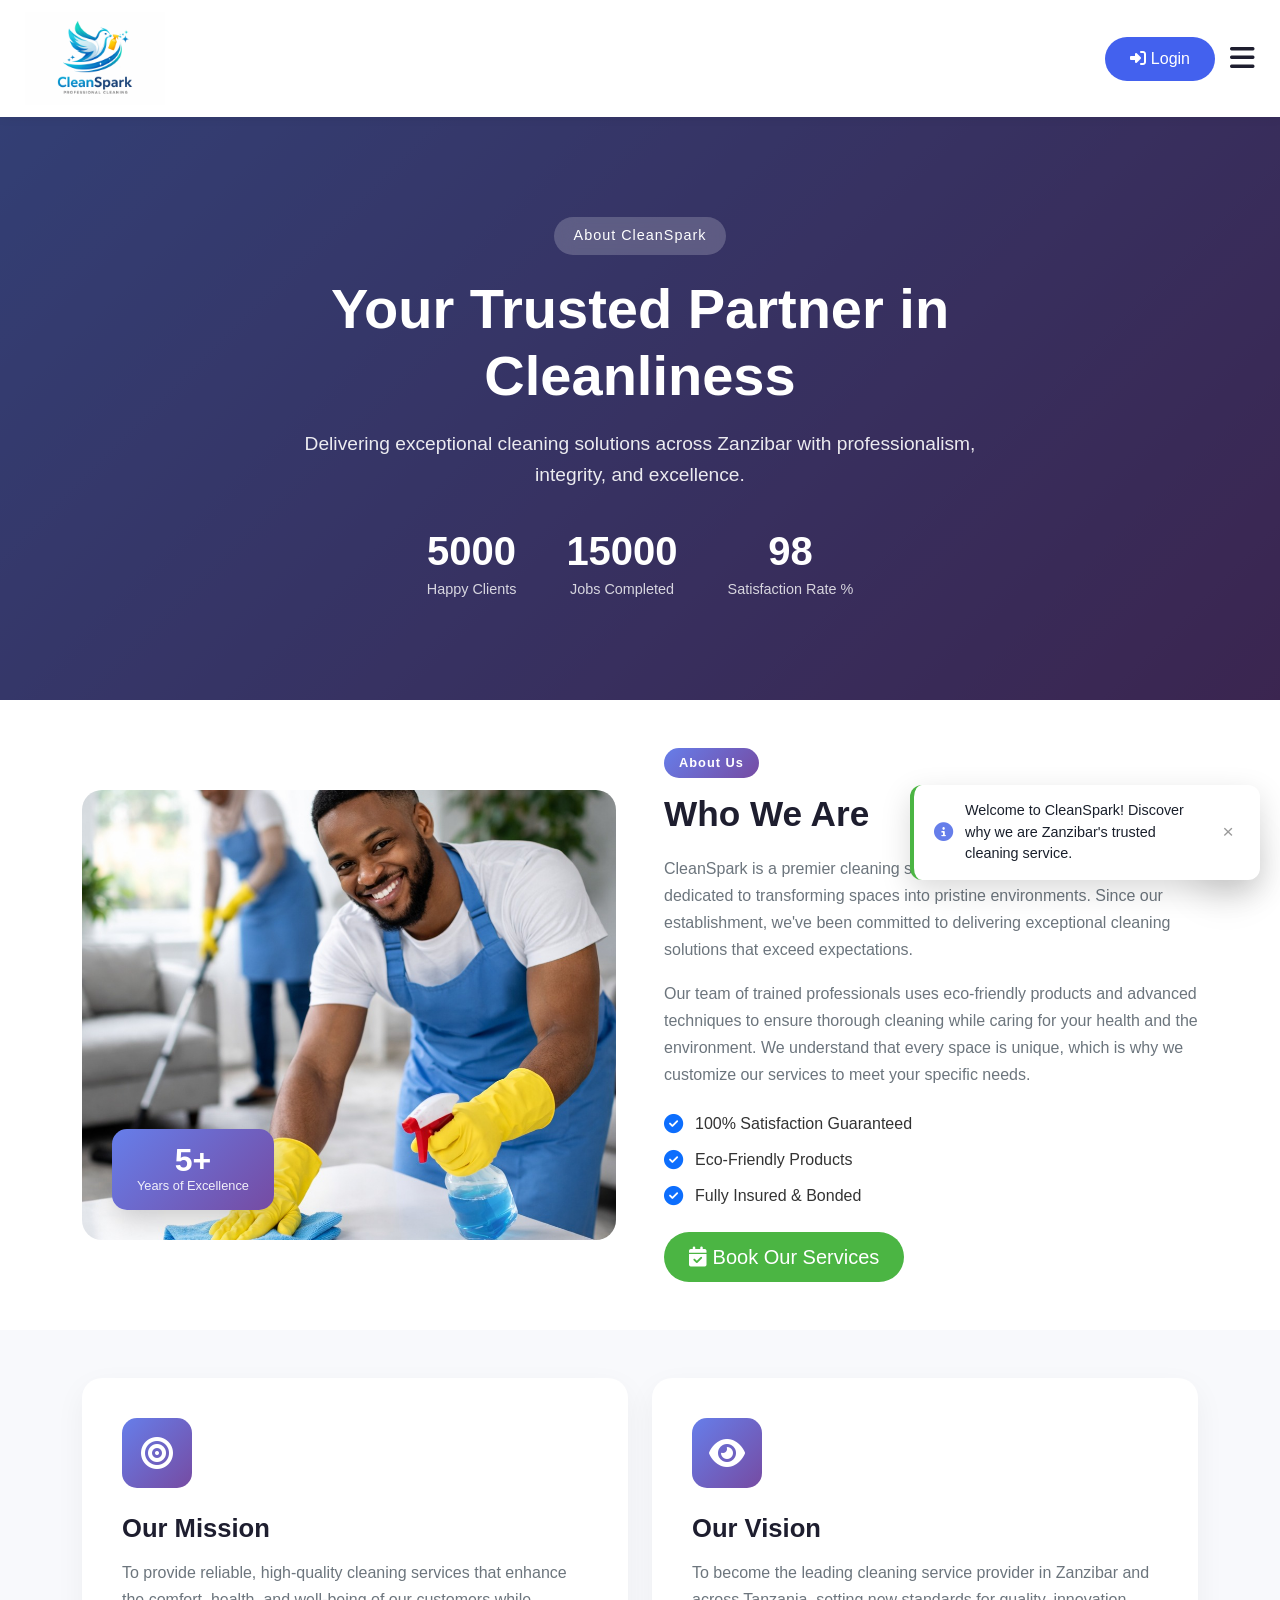
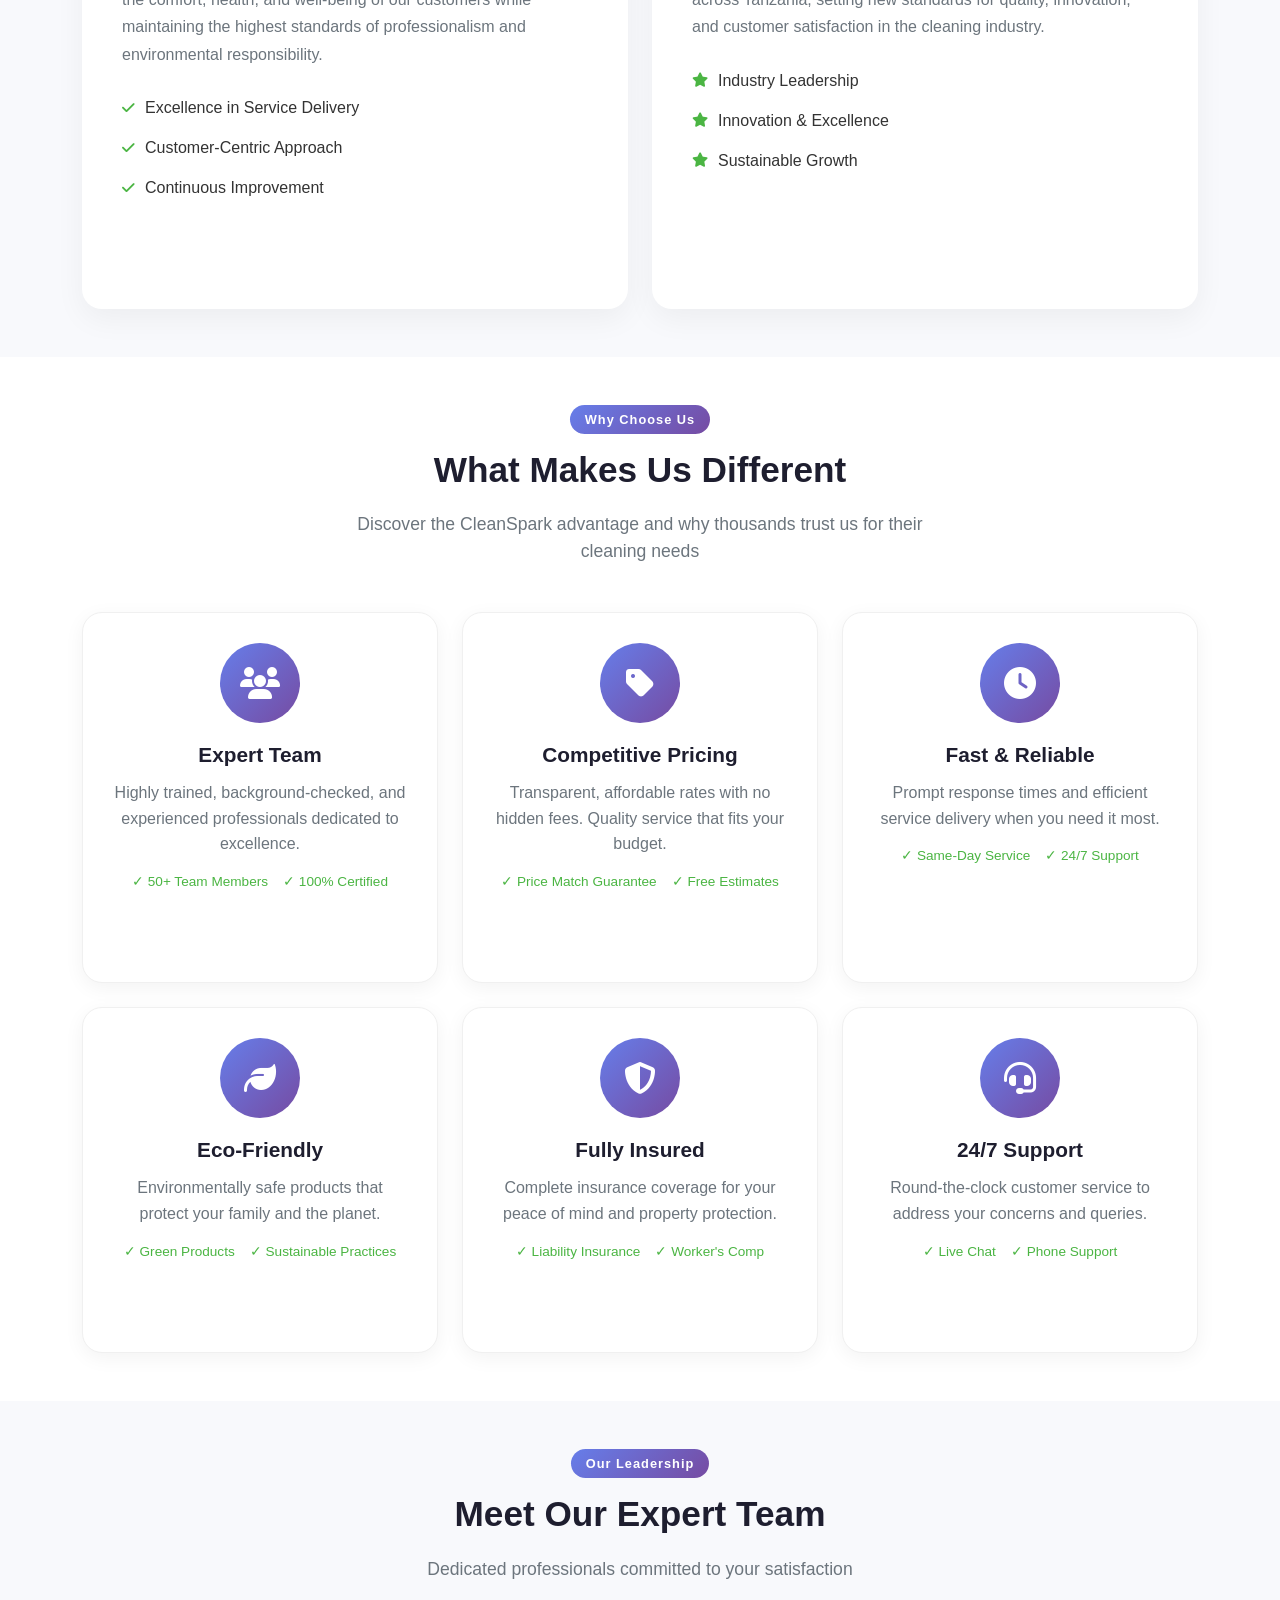
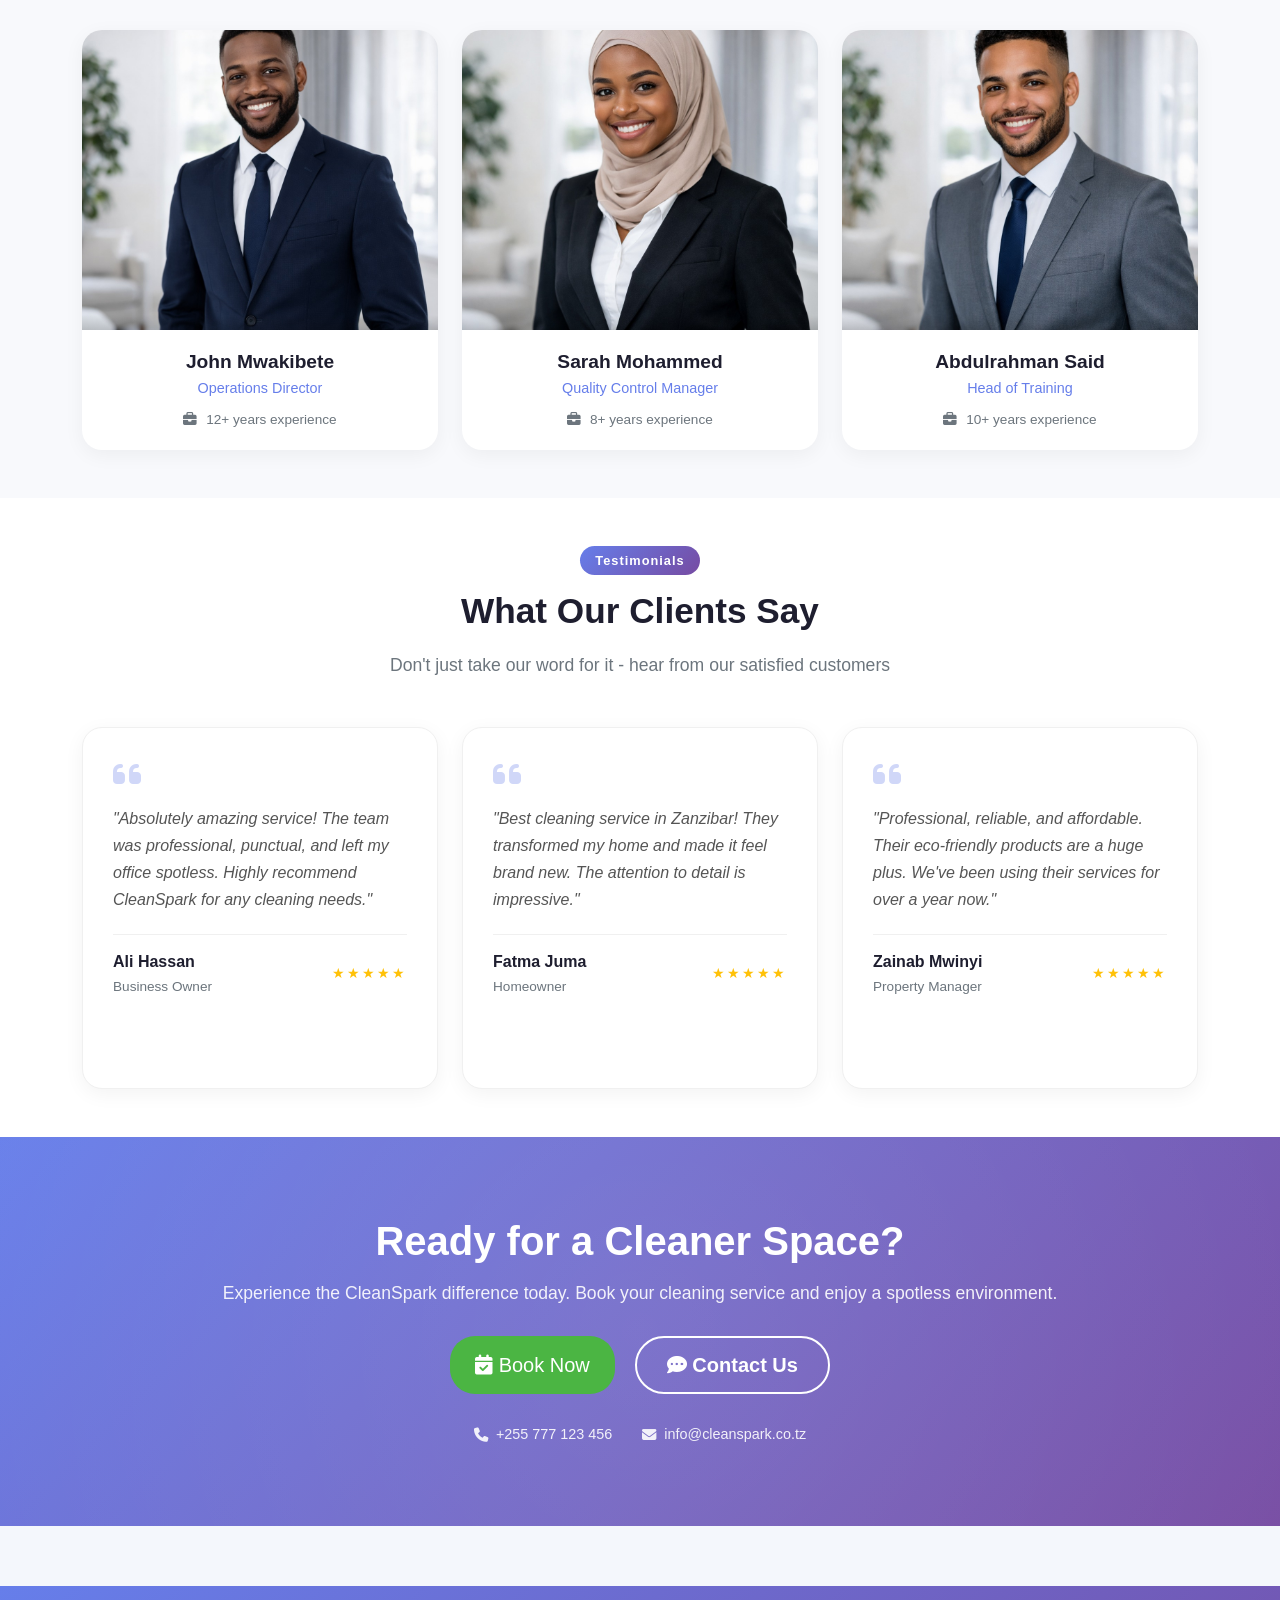
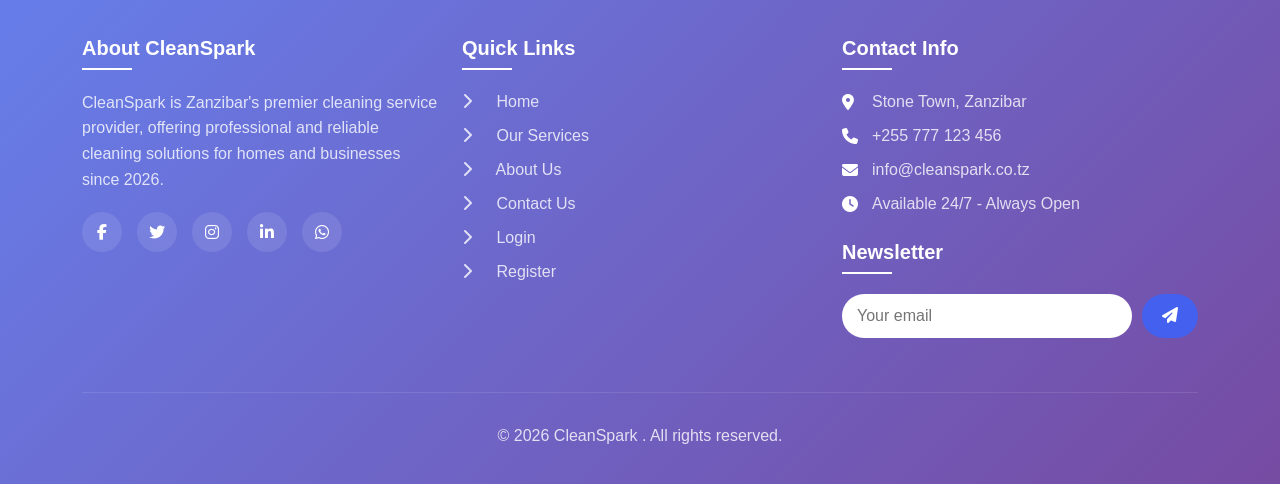
==== commit e2408e11: "more updates" ====
--- a/aboutus.html
+++ b/aboutus.html
@@ -10,10 +10,577 @@
     <link rel="stylesheet" href="https://cdnjs.cloudflare.com/ajax/libs/font-awesome/6.4.0/css/all.min.css">
     <!-- Custom CSS -->
     <link rel="stylesheet" href="css/aboutus.css">
-     <!-- Chatbot CSS -->
+    <!-- Chatbot CSS -->
     <link rel="stylesheet" href="css/bot.css">
 </head>
 <body>
+
+<!-- Mission Modal -->
+<div class="modal-overlay" id="missionModal">
+    <div class="modal-container">
+        <div class="modal-header">
+            <div class="modal-icon">
+                <i class="fas fa-bullseye"></i>
+            </div>
+            <h2>Our Mission</h2>
+            <button class="modal-close" onclick="closeModal('missionModal')">
+                <i class="fas fa-times"></i>
+            </button>
+        </div>
+        <div class="modal-body">
+            <div class="modal-image-section">
+                <img src="image/aboutus.jpeg" alt="Our Mission" onerror="this.src='image/logo.jpeg'">
+            </div>
+            <div class="modal-content-section">
+                <h3>Delivering Excellence in Every Clean</h3>
+                <p class="modal-intro">At CleanSpark, our mission is to provide reliable, high-quality cleaning services that enhance the comfort, health, and well-being of our customers while maintaining the highest standards of professionalism and environmental responsibility.</p>
+                
+                <div class="mission-details">
+                    <div class="mission-point">
+                        <div class="mission-point-icon">
+                            <i class="fas fa-star"></i>
+                        </div>
+                        <div class="mission-point-content">
+                            <h4>Excellence in Service Delivery</h4>
+                            <p>We consistently deliver superior cleaning results through rigorous quality control, attention to detail, and a commitment to exceeding customer expectations. Every job is completed to the highest standards.</p>
+                        </div>
+                    </div>
+                    
+                    <div class="mission-point">
+                        <div class="mission-point-icon">
+                            <i class="fas fa-heart"></i>
+                        </div>
+                        <div class="mission-point-content">
+                            <h4>Customer-Centric Approach</h4>
+                            <p>Our customers are at the heart of everything we do. We listen, understand, and tailor our services to meet individual needs, ensuring complete satisfaction with every visit.</p>
+                        </div>
+                    </div>
+                    
+                    <div class="mission-point">
+                        <div class="mission-point-icon">
+                            <i class="fas fa-sync-alt"></i>
+                        </div>
+                        <div class="mission-point-content">
+                            <h4>Continuous Improvement</h4>
+                            <p>We invest in ongoing training, advanced equipment, and innovative cleaning techniques to stay at the forefront of the industry and deliver better results with each service.</p>
+                        </div>
+                    </div>
+                </div>
+                
+                <div class="mission-stats">
+                    <div class="mission-stat">
+                        <div class="mission-stat-number">98%</div>
+                        <div class="mission-stat-label">Customer Satisfaction</div>
+                    </div>
+                    <div class="mission-stat">
+                        <div class="mission-stat-number">50+</div>
+                        <div class="mission-stat-label">Trained Professionals</div>
+                    </div>
+                    <div class="mission-stat">
+                        <div class="mission-stat-number">24/7</div>
+                        <div class="mission-stat-label">Availability</div>
+                    </div>
+                </div>
+            </div>
+        </div>
+    </div>
+</div>
+
+<!-- Vision Modal -->
+<div class="modal-overlay" id="visionModal">
+    <div class="modal-container">
+        <div class="modal-header">
+            <div class="modal-icon">
+                <i class="fas fa-eye"></i>
+            </div>
+            <h2>Our Vision</h2>
+            <button class="modal-close" onclick="closeModal('visionModal')">
+                <i class="fas fa-times"></i>
+            </button>
+        </div>
+        <div class="modal-body">
+            <div class="modal-image-section">
+                <img src="image/aboutus.jpeg" alt="Our Vision" onerror="this.src='image/logo.jpeg'">
+            </div>
+            <div class="modal-content-section">
+                <h3>Shaping the Future of Cleaning in Tanzania</h3>
+                <p class="modal-intro">To become the leading cleaning service provider in Zanzibar and across Tanzania, setting new standards for quality, innovation, and customer satisfaction in the cleaning industry.</p>
+                
+                <div class="vision-details">
+                    <div class="vision-point">
+                        <div class="vision-point-icon">
+                            <i class="fas fa-trophy"></i>
+                        </div>
+                        <div class="vision-point-content">
+                            <h4>Industry Leadership</h4>
+                            <p>We aim to be the benchmark for excellence in the cleaning industry, recognized for our unwavering commitment to quality, reliability, and customer service across Tanzania.</p>
+                        </div>
+                    </div>
+                    
+                    <div class="vision-point">
+                        <div class="vision-point-icon">
+                            <i class="fas fa-lightbulb"></i>
+                        </div>
+                        <div class="vision-point-content">
+                            <h4>Innovation & Excellence</h4>
+                            <p>Embracing cutting-edge technology, eco-friendly solutions, and modern cleaning methodologies to provide services that are not just effective but also sustainable and future-ready.</p>
+                        </div>
+                    </div>
+                    
+                    <div class="vision-point">
+                        <div class="vision-point-icon">
+                            <i class="fas fa-chart-line"></i>
+                        </div>
+                        <div class="vision-point-content">
+                            <h4>Sustainable Growth</h4>
+                            <p>Expanding our reach while maintaining our core values, creating employment opportunities, and contributing positively to the communities we serve across Tanzania.</p>
+                        </div>
+                    </div>
+                </div>
+                
+                <div class="vision-goals">
+                    <h4><i class="fas fa-flag-checkered"></i> Our 2026 Goals</h4>
+                    <ul>
+                        <li><i class="fas fa-check-circle"></i> Expand to 5 major cities in Tanzania</li>
+                        <li><i class="fas fa-check-circle"></i> Train 200+ cleaning professionals</li>
+                        <li><i class="fas fa-check-circle"></i> Achieve 99% customer satisfaction rate</li>
+                        <li><i class="fas fa-check-circle"></i> Launch eco-friendly product line</li>
+                    </ul>
+                </div>
+            </div>
+        </div>
+    </div>
+</div>
+
+<!-- Feature Modals -->
+<div class="modal-overlay" id="expertTeamModal">
+    <div class="modal-container">
+        <div class="modal-header">
+            <div class="modal-icon">
+                <i class="fas fa-users"></i>
+            </div>
+            <h2>Expert Team</h2>
+            <button class="modal-close" onclick="closeModal('expertTeamModal')">
+                <i class="fas fa-times"></i>
+            </button>
+        </div>
+        <div class="modal-body">
+            <div class="modal-image-section">
+                <img src="image/aboutus.jpeg" alt="Expert Team" onerror="this.src='image/logo.jpeg'">
+            </div>
+            <div class="modal-content-section">
+                <h3>Meet Our Professional Cleaning Experts</h3>
+                <p class="modal-intro">Our team consists of highly trained, background-checked, and experienced professionals dedicated to delivering exceptional cleaning services.</p>
+                
+                <div class="feature-highlights">
+                    <div class="highlight-item">
+                        <i class="fas fa-certificate"></i>
+                        <div>
+                            <h4>Certified Professionals</h4>
+                            <p>All team members undergo rigorous certification programs and continuous training to ensure they meet our high standards.</p>
+                        </div>
+                    </div>
+                    <div class="highlight-item">
+                        <i class="fas fa-shield-alt"></i>
+                        <div>
+                            <h4>Background Verified</h4>
+                            <p>Every team member passes comprehensive background checks for your safety and peace of mind.</p>
+                        </div>
+                    </div>
+                    <div class="highlight-item">
+                        <i class="fas fa-graduation-cap"></i>
+                        <div>
+                            <h4>Continuous Training</h4>
+                            <p>Regular workshops and training sessions keep our team updated with the latest cleaning techniques.</p>
+                        </div>
+                    </div>
+                </div>
+                
+                <div class="team-highlights-stats">
+                    <div class="team-stat">
+                        <span class="team-stat-number">50+</span>
+                        <span class="team-stat-label">Team Members</span>
+                    </div>
+                    <div class="team-stat">
+                        <span class="team-stat-number">100%</span>
+                        <span class="team-stat-label">Certified</span>
+                    </div>
+                    <div class="team-stat">
+                        <span class="team-stat-number">12+</span>
+                        <span class="team-stat-label">Avg Years Experience</span>
+                    </div>
+                </div>
+            </div>
+        </div>
+    </div>
+</div>
+
+<div class="modal-overlay" id="competitivePricingModal">
+    <div class="modal-container">
+        <div class="modal-header">
+            <div class="modal-icon">
+                <i class="fas fa-tag"></i>
+            </div>
+            <h2>Competitive Pricing</h2>
+            <button class="modal-close" onclick="closeModal('competitivePricingModal')">
+                <i class="fas fa-times"></i>
+            </button>
+        </div>
+        <div class="modal-body">
+            <div class="modal-image-section">
+                <img src="image/aboutus.jpeg" alt="Competitive Pricing" onerror="this.src='image/logo.jpeg'">
+            </div>
+            <div class="modal-content-section">
+                <h3>Affordable Excellence Without Compromise</h3>
+                <p class="modal-intro">We believe that premium cleaning services should be accessible to everyone. Our transparent pricing ensures you get the best value for your investment.</p>
+                
+                <div class="feature-highlights">
+                    <div class="highlight-item">
+                        <i class="fas fa-check-double"></i>
+                        <div>
+                            <h4>Price Match Guarantee</h4>
+                            <p>Found a better price? We'll match it and provide an additional 10% discount on your first service.</p>
+                        </div>
+                    </div>
+                    <div class="highlight-item">
+                        <i class="fas fa-file-invoice"></i>
+                        <div>
+                            <h4>Free Estimates</h4>
+                            <p>Get detailed, no-obligation quotes tailored to your specific needs with no hidden charges.</p>
+                        </div>
+                    </div>
+                    <div class="highlight-item">
+                        <i class="fas fa-hand-holding-usd"></i>
+                        <div>
+                            <h4>Flexible Packages</h4>
+                            <p>Choose from various service packages designed to fit different budgets and requirements.</p>
+                        </div>
+                    </div>
+                </div>
+                
+                <div class="pricing-info">
+                    <h4><i class="fas fa-info-circle"></i> Our Pricing Philosophy</h4>
+                    <p>Quality doesn't have to be expensive. We optimize our operations to deliver premium services at competitive rates, ensuring you receive exceptional value with every service.</p>
+                </div>
+            </div>
+        </div>
+    </div>
+</div>
+
+<div class="modal-overlay" id="fastReliableModal">
+    <div class="modal-container">
+        <div class="modal-header">
+            <div class="modal-icon">
+                <i class="fas fa-clock"></i>
+            </div>
+            <h2>Fast & Reliable</h2>
+            <button class="modal-close" onclick="closeModal('fastReliableModal')">
+                <i class="fas fa-times"></i>
+            </button>
+        </div>
+        <div class="modal-body">
+            <div class="modal-image-section">
+                <img src="image/aboutus.jpeg" alt="Fast & Reliable" onerror="this.src='image/logo.jpeg'">
+            </div>
+            <div class="modal-content-section">
+                <h3>Speed Without Sacrificing Quality</h3>
+                <p class="modal-intro">We understand that time is valuable. Our efficient processes and dedicated team ensure prompt, reliable service delivery when you need it most.</p>
+                
+                <div class="feature-highlights">
+                    <div class="highlight-item">
+                        <i class="fas fa-bolt"></i>
+                        <div>
+                            <h4>Same-Day Service</h4>
+                            <p>Need urgent cleaning? Our rapid response team can be at your doorstep within hours for most service requests.</p>
+                        </div>
+                    </div>
+                    <div class="highlight-item">
+                        <i class="fas fa-calendar-check"></i>
+                        <div>
+                            <h4>Punctual & Reliable</h4>
+                            <p>We respect your schedule. Our team arrives on time, every time, and completes work within the agreed timeframe.</p>
+                        </div>
+                    </div>
+                    <div class="highlight-item">
+                        <i class="fas fa-truck"></i>
+                        <div>
+                            <h4>Quick Response Times</h4>
+                            <p>Average response time of under 30 minutes for inquiries and rapid deployment for emergency cleaning needs.</p>
+                        </div>
+                    </div>
+                </div>
+                
+                <div class="reliability-stats">
+                    <div class="reliability-stat">
+                        <span class="reliability-number">30min</span>
+                        <span class="reliability-label">Avg Response Time</span>
+                    </div>
+                    <div class="reliability-stat">
+                        <span class="reliability-number">99%</span>
+                        <span class="reliability-label">On-Time Rate</span>
+                    </div>
+                    <div class="reliability-stat">
+                        <span class="reliability-number">24/7</span>
+                        <span class="reliability-label">Availability</span>
+                    </div>
+                </div>
+            </div>
+        </div>
+    </div>
+</div>
+
+<div class="modal-overlay" id="ecoFriendlyModal">
+    <div class="modal-container">
+        <div class="modal-header">
+            <div class="modal-icon">
+                <i class="fas fa-leaf"></i>
+            </div>
+            <h2>Eco-Friendly</h2>
+            <button class="modal-close" onclick="closeModal('ecoFriendlyModal')">
+                <i class="fas fa-times"></i>
+            </button>
+        </div>
+        <div class="modal-body">
+            <div class="modal-image-section">
+                <img src="image/aboutus.jpeg" alt="Eco-Friendly" onerror="this.src='image/logo.jpeg'">
+            </div>
+            <div class="modal-content-section">
+                <h3>Clean Spaces, Healthy Planet</h3>
+                <p class="modal-intro">We're committed to protecting both your health and the environment by using eco-friendly products and sustainable cleaning practices.</p>
+                
+                <div class="feature-highlights">
+                    <div class="highlight-item">
+                        <i class="fas fa-seedling"></i>
+                        <div>
+                            <h4>Green Products</h4>
+                            <p>All our cleaning solutions are biodegradable, non-toxic, and safe for children, pets, and the environment.</p>
+                        </div>
+                    </div>
+                    <div class="highlight-item">
+                        <i class="fas fa-recycle"></i>
+                        <div>
+                            <h4>Sustainable Practices</h4>
+                            <p>We minimize waste through reusable materials, proper recycling, and efficient resource management.</p>
+                        </div>
+                    </div>
+                    <div class="highlight-item">
+                        <i class="fas fa-globe-africa"></i>
+                        <div>
+                            <h4>Environmental Commitment</h4>
+                            <p>Part of our profits support local environmental initiatives and community green projects in Zanzibar.</p>
+                        </div>
+                    </div>
+                </div>
+                
+                <div class="eco-badges">
+                    <div class="eco-badge">
+                        <i class="fas fa-check-circle"></i>
+                        <span>Biodegradable</span>
+                    </div>
+                    <div class="eco-badge">
+                        <i class="fas fa-check-circle"></i>
+                        <span>Non-Toxic</span>
+                    </div>
+                    <div class="eco-badge">
+                        <i class="fas fa-check-circle"></i>
+                        <span>Vegan</span>
+                    </div>
+                    <div class="eco-badge">
+                        <i class="fas fa-check-circle"></i>
+                        <span>EcoCert</span>
+                    </div>
+                </div>
+            </div>
+        </div>
+    </div>
+</div>
+
+<div class="modal-overlay" id="fullyInsuredModal">
+    <div class="modal-container">
+        <div class="modal-header">
+            <div class="modal-icon">
+                <i class="fas fa-shield-alt"></i>
+            </div>
+            <h2>Fully Insured</h2>
+            <button class="modal-close" onclick="closeModal('fullyInsuredModal')">
+                <i class="fas fa-times"></i>
+            </button>
+        </div>
+        <div class="modal-body">
+            <div class="modal-image-section">
+                <img src="image/aboutus.jpeg" alt="Fully Insured" onerror="this.src='image/logo.jpeg'">
+            </div>
+            <div class="modal-content-section">
+                <h3>Complete Peace of Mind</h3>
+                <p class="modal-intro">We provide comprehensive insurance coverage to protect both our clients and our team, ensuring worry-free cleaning services.</p>
+                
+                <div class="feature-highlights">
+                    <div class="highlight-item">
+                        <i class="fas fa-building"></i>
+                        <div>
+                            <h4>Liability Insurance</h4>
+                            <p>Full coverage against any accidental damage to your property during our cleaning services.</p>
+                        </div>
+                    </div>
+                    <div class="highlight-item">
+                        <i class="fas fa-user-shield"></i>
+                        <div>
+                            <h4>Worker's Compensation</h4>
+                            <p>All our employees are covered by worker's compensation insurance for your protection.</p>
+                        </div>
+                    </div>
+                    <div class="highlight-item">
+                        <i class="fas fa-clipboard-check"></i>
+                        <div>
+                            <h4>Bonded Services</h4>
+                            <p>Our bonding provides additional financial protection and demonstrates our commitment to professional service.</p>
+                        </div>
+                    </div>
+                </div>
+                
+                <div class="insurance-details">
+                    <h4><i class="fas fa-check-circle"></i> Our Coverage Includes:</h4>
+                    <ul>
+                        <li><i class="fas fa-check"></i> General Liability: Up to $2,000,000</li>
+                        <li><i class="fas fa-check"></i> Property Damage Protection</li>
+                        <li><i class="fas fa-check"></i> Employee Dishonesty Coverage</li>
+                        <li><i class="fas fa-check"></i> Completed Operations Coverage</li>
+                    </ul>
+                </div>
+            </div>
+        </div>
+    </div>
+</div>
+
+<!-- Testimonial Modals -->
+<div class="modal-overlay" id="testimonial1Modal">
+    <div class="modal-container testimonial-modal">
+        <div class="modal-header">
+            <div class="modal-icon testimonial-avatar">
+                <i class="fas fa-user-circle"></i>
+            </div>
+            <h2>Client Review</h2>
+            <button class="modal-close" onclick="closeModal('testimonial1Modal')">
+                <i class="fas fa-times"></i>
+            </button>
+        </div>
+        <div class="modal-body testimonial-detail-body">
+            <div class="testimonial-detail-header">
+                <div class="testimonial-detail-author">
+                    <div class="testimonial-detail-avatar">
+                        <span>AH</span>
+                    </div>
+                    <div class="testimonial-detail-info">
+                        <h3>Ali Hassan</h3>
+                        <span class="testimonial-detail-role">Business Owner</span>
+                        <div class="testimonial-detail-rating">★★★★★</div>
+                        <span class="testimonial-detail-date">January 15, 2026</span>
+                    </div>
+                </div>
+            </div>
+            <div class="testimonial-detail-content">
+                <div class="testimonial-detail-quote">
+                    <i class="fas fa-quote-left"></i>
+                </div>
+                <p class="testimonial-detail-text">"Absolutely amazing service! The team was professional, punctual, and left my office spotless. Highly recommend CleanSpark for any cleaning needs. I've been using their services for my business premises for over 6 months now, and they consistently deliver exceptional results. The attention to detail is remarkable - every corner, every surface is perfectly cleaned. What sets them apart is their reliability and professionalism. They understand business needs and work around our schedule to minimize disruption."</p>
+                <div class="testimonial-detail-footer">
+                    <div class="testimonial-service-used">
+                        <strong>Service Used:</strong> Commercial Office Cleaning
+                    </div>
+                    <div class="testimonial-verified">
+                        <i class="fas fa-check-circle"></i> Verified Customer
+                    </div>
+                </div>
+            </div>
+        </div>
+    </div>
+</div>
+
+<div class="modal-overlay" id="testimonial2Modal">
+    <div class="modal-container testimonial-modal">
+        <div class="modal-header">
+            <div class="modal-icon testimonial-avatar">
+                <i class="fas fa-user-circle"></i>
+            </div>
+            <h2>Client Review</h2>
+            <button class="modal-close" onclick="closeModal('testimonial2Modal')">
+                <i class="fas fa-times"></i>
+            </button>
+        </div>
+        <div class="modal-body testimonial-detail-body">
+            <div class="testimonial-detail-header">
+                <div class="testimonial-detail-author">
+                    <div class="testimonial-detail-avatar">
+                        <span>FJ</span>
+                    </div>
+                    <div class="testimonial-detail-info">
+                        <h3>Fatma Juma</h3>
+                        <span class="testimonial-detail-role">Homeowner</span>
+                        <div class="testimonial-detail-rating">★★★★★</div>
+                        <span class="testimonial-detail-date">February 3, 2026</span>
+                    </div>
+                </div>
+            </div>
+            <div class="testimonial-detail-content">
+                <div class="testimonial-detail-quote">
+                    <i class="fas fa-quote-left"></i>
+                </div>
+                <p class="testimonial-detail-text">"Best cleaning service in Zanzibar! They transformed my home and made it feel brand new. The attention to detail is impressive - they cleaned areas I hadn't even thought about. The team was courteous, efficient, and used products that left a fresh, clean scent without any harsh chemical smells. As someone with allergies, I really appreciate their use of eco-friendly products. My home has never looked this good, and I'm now a regular customer. I recommend them to all my friends and family."</p>
+                <div class="testimonial-detail-footer">
+                    <div class="testimonial-service-used">
+                        <strong>Service Used:</strong> Deep House Cleaning
+                    </div>
+                    <div class="testimonial-verified">
+                        <i class="fas fa-check-circle"></i> Verified Customer
+                    </div>
+                </div>
+            </div>
+        </div>
+    </div>
+</div>
+
+<div class="modal-overlay" id="testimonial3Modal">
+    <div class="modal-container testimonial-modal">
+        <div class="modal-header">
+            <div class="modal-icon testimonial-avatar">
+                <i class="fas fa-user-circle"></i>
+            </div>
+            <h2>Client Review</h2>
+            <button class="modal-close" onclick="closeModal('testimonial3Modal')">
+                <i class="fas fa-times"></i>
+            </button>
+        </div>
+        <div class="modal-body testimonial-detail-body">
+            <div class="testimonial-detail-header">
+                <div class="testimonial-detail-author">
+                    <div class="testimonial-detail-avatar">
+                        <span>ZM</span>
+                    </div>
+                    <div class="testimonial-detail-info">
+                        <h3>Zainab Mwinyi</h3>
+                        <span class="testimonial-detail-role">Property Manager</span>
+                        <div class="testimonial-detail-rating">★★★★★</div>
+                        <span class="testimonial-detail-date">March 10, 2026</span>
+                    </div>
+                </div>
+            </div>
+            <div class="testimonial-detail-content">
+                <div class="testimonial-detail-quote">
+                    <i class="fas fa-quote-left"></i>
+                </div>
+                <p class="testimonial-detail-text">"Professional, reliable, and affordable. Their eco-friendly products are a huge plus. We've been using their services for over a year now for multiple properties I manage. CleanSpark has consistently delivered outstanding results across all our properties - from luxury apartments to commercial spaces. Their team is always punctual, well-equipped, and professional. The booking system is easy to use, and their customer service is responsive. They've become an invaluable partner in maintaining our properties to the highest standards."</p>
+                <div class="testimonial-detail-footer">
+                    <div class="testimonial-service-used">
+                        <strong>Service Used:</strong> Multi-Property Management Cleaning
+                    </div>
+                    <div class="testimonial-verified">
+                        <i class="fas fa-check-circle"></i> Verified Customer
+                    </div>
+                </div>
+            </div>
+        </div>
+    </div>
+</div>
 
 <!-- Right Sidebar -->
 <div id="sidebar">
@@ -114,7 +681,7 @@
     <div class="container">
         <div class="row g-4">
             <div class="col-md-6 animate-on-scroll">
-                <div class="mission-card">
+                <div class="mission-card clickable-card" onclick="openModal('missionModal')">
                     <div class="card-icon">
                         <i class="fas fa-bullseye"></i>
                     </div>
@@ -125,10 +692,13 @@
                         <li><i class="fas fa-check"></i> Customer-Centric Approach</li>
                         <li><i class="fas fa-check"></i> Continuous Improvement</li>
                     </ul>
+                    <div class="click-hint">
+                        <span>Click to learn more <i class="fas fa-arrow-right"></i></span>
+                    </div>
                 </div>
             </div>
             <div class="col-md-6 animate-on-scroll">
-                <div class="vision-card">
+                <div class="vision-card clickable-card" onclick="openModal('visionModal')">
                     <div class="card-icon">
                         <i class="fas fa-eye"></i>
                     </div>
@@ -139,6 +709,9 @@
                         <li><i class="fas fa-star"></i> Innovation & Excellence</li>
                         <li><i class="fas fa-star"></i> Sustainable Growth</li>
                     </ul>
+                    <div class="click-hint">
+                        <span>Click to learn more <i class="fas fa-arrow-right"></i></span>
+                    </div>
                 </div>
             </div>
         </div>
@@ -156,7 +729,7 @@
         
         <div class="row g-4">
             <div class="col-md-4 animate-on-scroll">
-                <div class="feature-card">
+                <div class="feature-card clickable-card" onclick="openModal('expertTeamModal')">
                     <div class="feature-icon">
                         <i class="fas fa-users"></i>
                     </div>
@@ -166,10 +739,13 @@
                         <span>✓ 50+ Team Members</span>
                         <span>✓ 100% Certified</span>
                     </div>
-                </div>
-            </div>
-            <div class="col-md-4 animate-on-scroll">
-                <div class="feature-card">
+                    <div class="click-hint">
+                        <span>Click for details <i class="fas fa-arrow-right"></i></span>
+                    </div>
+                </div>
+            </div>
+            <div class="col-md-4 animate-on-scroll">
+                <div class="feature-card clickable-card" onclick="openModal('competitivePricingModal')">
                     <div class="feature-icon">
                         <i class="fas fa-tag"></i>
                     </div>
@@ -179,10 +755,13 @@
                         <span>✓ Price Match Guarantee</span>
                         <span>✓ Free Estimates</span>
                     </div>
-                </div>
-            </div>
-            <div class="col-md-4 animate-on-scroll">
-                <div class="feature-card">
+                    <div class="click-hint">
+                        <span>Click for details <i class="fas fa-arrow-right"></i></span>
+                    </div>
+                </div>
+            </div>
+            <div class="col-md-4 animate-on-scroll">
+                <div class="feature-card clickable-card" onclick="openModal('fastReliableModal')">
                     <div class="feature-icon">
                         <i class="fas fa-clock"></i>
                     </div>
@@ -192,10 +771,13 @@
                         <span>✓ Same-Day Service</span>
                         <span>✓ 24/7 Support</span>
                     </div>
-                </div>
-            </div>
-            <div class="col-md-4 animate-on-scroll">
-                <div class="feature-card">
+                    <div class="click-hint">
+                        <span>Click for details <i class="fas fa-arrow-right"></i></span>
+                    </div>
+                </div>
+            </div>
+            <div class="col-md-4 animate-on-scroll">
+                <div class="feature-card clickable-card" onclick="openModal('ecoFriendlyModal')">
                     <div class="feature-icon">
                         <i class="fas fa-leaf"></i>
                     </div>
@@ -205,10 +787,13 @@
                         <span>✓ Green Products</span>
                         <span>✓ Sustainable Practices</span>
                     </div>
-                </div>
-            </div>
-            <div class="col-md-4 animate-on-scroll">
-                <div class="feature-card">
+                    <div class="click-hint">
+                        <span>Click for details <i class="fas fa-arrow-right"></i></span>
+                    </div>
+                </div>
+            </div>
+            <div class="col-md-4 animate-on-scroll">
+                <div class="feature-card clickable-card" onclick="openModal('fullyInsuredModal')">
                     <div class="feature-icon">
                         <i class="fas fa-shield-alt"></i>
                     </div>
@@ -218,10 +803,13 @@
                         <span>✓ Liability Insurance</span>
                         <span>✓ Worker's Comp</span>
                     </div>
-                </div>
-            </div>
-            <div class="col-md-4 animate-on-scroll">
-                <div class="feature-card">
+                    <div class="click-hint">
+                        <span>Click for details <i class="fas fa-arrow-right"></i></span>
+                    </div>
+                </div>
+            </div>
+            <div class="col-md-4 animate-on-scroll">
+                <div class="feature-card clickable-card" id="supportFeatureCard" onclick="openChatbot()">
                     <div class="feature-icon">
                         <i class="fas fa-headset"></i>
                     </div>
@@ -230,6 +818,9 @@
                     <div class="feature-stats">
                         <span>✓ Live Chat</span>
                         <span>✓ Phone Support</span>
+                    </div>
+                    <div class="click-hint">
+                        <span>Click to chat now <i class="fas fa-comments"></i></span>
                     </div>
                 </div>
             </div>
@@ -319,7 +910,7 @@
         
         <div class="row g-4">
             <div class="col-md-4 animate-on-scroll">
-                <div class="testimonial-card">
+                <div class="testimonial-card clickable-card" onclick="openModal('testimonial1Modal')">
                     <div class="testimonial-quote">
                         <i class="fas fa-quote-left"></i>
                     </div>
@@ -333,10 +924,13 @@
                             ★★★★★
                         </div>
                     </div>
-                </div>
-            </div>
-            <div class="col-md-4 animate-on-scroll">
-                <div class="testimonial-card">
+                    <div class="click-hint">
+                        <span>Click for full review <i class="fas fa-arrow-right"></i></span>
+                    </div>
+                </div>
+            </div>
+            <div class="col-md-4 animate-on-scroll">
+                <div class="testimonial-card clickable-card" onclick="openModal('testimonial2Modal')">
                     <div class="testimonial-quote">
                         <i class="fas fa-quote-left"></i>
                     </div>
@@ -350,10 +944,13 @@
                             ★★★★★
                         </div>
                     </div>
-                </div>
-            </div>
-            <div class="col-md-4 animate-on-scroll">
-                <div class="testimonial-card">
+                    <div class="click-hint">
+                        <span>Click for full review <i class="fas fa-arrow-right"></i></span>
+                    </div>
+                </div>
+            </div>
+            <div class="col-md-4 animate-on-scroll">
+                <div class="testimonial-card clickable-card" onclick="openModal('testimonial3Modal')">
                     <div class="testimonial-quote">
                         <i class="fas fa-quote-left"></i>
                     </div>
@@ -366,6 +963,9 @@
                         <div class="author-rating">
                             ★★★★★
                         </div>
+                    </div>
+                    <div class="click-hint">
+                        <span>Click for full review <i class="fas fa-arrow-right"></i></span>
                     </div>
                 </div>
             </div>
--- a/css/aboutus.css
+++ b/css/aboutus.css
@@ -1,6 +1,6 @@
 /* ========================================================================
    ABOUT US PAGE STYLES - COMPLETE
-   Includes all base styles + about page specific styles
+   Includes all base styles + about page specific styles + modal styles
    No external dependencies
    ======================================================================== */
 
@@ -582,6 +582,52 @@
     color: #4bb543;
 }
 
+/* ===== CLICKABLE CARDS ===== */
+.clickable-card {
+    cursor: pointer;
+    position: relative;
+    transition: all 0.3s ease;
+}
+
+.clickable-card:hover {
+    transform: translateY(-5px);
+    box-shadow: 0 15px 35px rgba(0, 0, 0, 0.1);
+}
+
+.click-hint {
+    text-align: center;
+    margin-top: 15px;
+    padding-top: 15px;
+    border-top: 1px solid rgba(0, 0, 0, 0.05);
+    opacity: 0;
+    transform: translateY(-10px);
+    transition: all 0.3s ease;
+}
+
+.clickable-card:hover .click-hint {
+    opacity: 1;
+    transform: translateY(0);
+}
+
+.click-hint span {
+    display: inline-block;
+    background: linear-gradient(135deg, #667eea 0%, #764ba2 100%);
+    color: white;
+    padding: 5px 15px;
+    border-radius: 20px;
+    font-size: 0.8rem;
+    font-weight: 500;
+}
+
+.click-hint span i {
+    margin-left: 5px;
+    transition: transform 0.3s ease;
+}
+
+.clickable-card:hover .click-hint span i {
+    transform: translateX(3px);
+}
+
 /* Mission & Vision Section */
 .mission-vision-section {
     background: #f8f9fc;
@@ -956,6 +1002,631 @@
     opacity: 0.9;
 }
 
+/* ========== MODAL STYLES ========== */
+.modal-overlay {
+    display: none;
+    position: fixed;
+    top: 0;
+    left: 0;
+    width: 100%;
+    height: 100%;
+    background: rgba(0, 0, 0, 0.6);
+    z-index: 2000;
+    justify-content: center;
+    align-items: center;
+    padding: 20px;
+    animation: fadeIn 0.3s ease;
+}
+
+.modal-overlay.active {
+    display: flex;
+}
+
+@keyframes fadeIn {
+    from {
+        opacity: 0;
+    }
+    to {
+        opacity: 1;
+    }
+}
+
+@keyframes slideUp {
+    from {
+        opacity: 0;
+        transform: translateY(50px);
+    }
+    to {
+        opacity: 1;
+        transform: translateY(0);
+    }
+}
+
+.modal-container {
+    background: white;
+    border-radius: 20px;
+    max-width: 800px;
+    width: 100%;
+    max-height: 90vh;
+    overflow-y: auto;
+    box-shadow: 0 25px 60px rgba(0, 0, 0, 0.3);
+    animation: slideUp 0.4s ease;
+}
+
+.modal-container::-webkit-scrollbar {
+    width: 6px;
+}
+
+.modal-container::-webkit-scrollbar-track {
+    background: #f1f1f1;
+    border-radius: 10px;
+}
+
+.modal-container::-webkit-scrollbar-thumb {
+    background: #667eea;
+    border-radius: 10px;
+}
+
+.modal-header {
+    background: linear-gradient(135deg, #667eea 0%, #764ba2 100%);
+    padding: 25px 30px;
+    border-radius: 20px 20px 0 0;
+    display: flex;
+    align-items: center;
+    gap: 15px;
+    position: sticky;
+    top: 0;
+    z-index: 10;
+}
+
+.modal-icon {
+    width: 50px;
+    height: 50px;
+    background: rgba(255, 255, 255, 0.2);
+    border-radius: 12px;
+    display: flex;
+    align-items: center;
+    justify-content: center;
+    flex-shrink: 0;
+}
+
+.modal-icon i {
+    font-size: 1.5rem;
+    color: white;
+}
+
+.modal-header h2 {
+    color: white;
+    margin: 0;
+    font-size: 1.5rem;
+    flex: 1;
+}
+
+.modal-close {
+    width: 40px;
+    height: 40px;
+    border-radius: 50%;
+    border: none;
+    background: rgba(255, 255, 255, 0.2);
+    color: white;
+    font-size: 1.2rem;
+    cursor: pointer;
+    transition: all 0.3s ease;
+    display: flex;
+    align-items: center;
+    justify-content: center;
+    flex-shrink: 0;
+}
+
+.modal-close:hover {
+    background: rgba(255, 255, 255, 0.4);
+    transform: rotate(90deg);
+}
+
+.modal-body {
+    padding: 30px;
+    display: flex;
+    flex-direction: column;
+    gap: 25px;
+}
+
+.modal-image-section {
+    border-radius: 15px;
+    overflow: hidden;
+    height: 250px;
+}
+
+.modal-image-section img {
+    width: 100%;
+    height: 100%;
+    object-fit: cover;
+}
+
+.modal-content-section h3 {
+    font-size: 1.5rem;
+    color: #1e1e2f;
+    margin-bottom: 15px;
+}
+
+.modal-intro {
+    color: #6c757d;
+    line-height: 1.7;
+    font-size: 1rem;
+    margin-bottom: 25px;
+}
+
+/* Mission & Vision Modal Details */
+.mission-details,
+.vision-details {
+    display: flex;
+    flex-direction: column;
+    gap: 20px;
+    margin-bottom: 25px;
+}
+
+.mission-point,
+.vision-point {
+    display: flex;
+    gap: 15px;
+    padding: 15px;
+    background: #f8f9fc;
+    border-radius: 12px;
+    transition: all 0.3s ease;
+}
+
+.mission-point:hover,
+.vision-point:hover {
+    background: #f0f2f5;
+    transform: translateX(5px);
+}
+
+.mission-point-icon,
+.vision-point-icon {
+    width: 45px;
+    height: 45px;
+    background: linear-gradient(135deg, #667eea 0%, #764ba2 100%);
+    border-radius: 10px;
+    display: flex;
+    align-items: center;
+    justify-content: center;
+    flex-shrink: 0;
+}
+
+.mission-point-icon i,
+.vision-point-icon i {
+    color: white;
+    font-size: 1rem;
+}
+
+.mission-point-content h4,
+.vision-point-content h4 {
+    font-size: 1.05rem;
+    color: #1e1e2f;
+    margin-bottom: 5px;
+}
+
+.mission-point-content p,
+.vision-point-content p {
+    color: #6c757d;
+    font-size: 0.9rem;
+    line-height: 1.6;
+    margin: 0;
+}
+
+.mission-stats {
+    display: flex;
+    gap: 20px;
+    margin-top: 25px;
+    padding-top: 25px;
+    border-top: 1px solid #e0e0e0;
+}
+
+.mission-stat {
+    flex: 1;
+    text-align: center;
+    padding: 15px;
+    background: linear-gradient(135deg, #667eea 0%, #764ba2 100%);
+    border-radius: 12px;
+    color: white;
+}
+
+.mission-stat-number {
+    font-size: 1.5rem;
+    font-weight: 800;
+    line-height: 1;
+}
+
+.mission-stat-label {
+    font-size: 0.75rem;
+    opacity: 0.9;
+    margin-top: 5px;
+}
+
+.vision-goals {
+    background: #f8f9fc;
+    padding: 20px;
+    border-radius: 12px;
+    margin-top: 10px;
+}
+
+.vision-goals h4 {
+    color: #1e1e2f;
+    margin-bottom: 15px;
+    font-size: 1.05rem;
+}
+
+.vision-goals h4 i {
+    color: #667eea;
+    margin-right: 8px;
+}
+
+.vision-goals ul {
+    list-style: none;
+    padding: 0;
+}
+
+.vision-goals ul li {
+    padding: 8px 0;
+    color: #444;
+    display: flex;
+    align-items: center;
+    gap: 10px;
+}
+
+.vision-goals ul li i {
+    color: #4bb543;
+}
+
+/* Feature Modal Highlights */
+.feature-highlights {
+    display: flex;
+    flex-direction: column;
+    gap: 15px;
+    margin-bottom: 25px;
+}
+
+.highlight-item {
+    display: flex;
+    gap: 15px;
+    padding: 15px;
+    background: #f8f9fc;
+    border-radius: 12px;
+    transition: all 0.3s ease;
+}
+
+.highlight-item:hover {
+    background: #f0f2f5;
+    transform: translateX(5px);
+}
+
+.highlight-item i {
+    font-size: 1.5rem;
+    color: #667eea;
+    flex-shrink: 0;
+    width: 40px;
+    text-align: center;
+}
+
+.highlight-item h4 {
+    font-size: 1rem;
+    color: #1e1e2f;
+    margin-bottom: 5px;
+}
+
+.highlight-item p {
+    color: #6c757d;
+    font-size: 0.9rem;
+    line-height: 1.6;
+    margin: 0;
+}
+
+.team-highlights-stats {
+    display: flex;
+    gap: 15px;
+    margin-top: 25px;
+    padding-top: 25px;
+    border-top: 1px solid #e0e0e0;
+}
+
+.team-stat {
+    flex: 1;
+    text-align: center;
+    padding: 15px;
+    background: linear-gradient(135deg, #667eea 0%, #764ba2 100%);
+    border-radius: 12px;
+    color: white;
+}
+
+.team-stat-number {
+    display: block;
+    font-size: 1.5rem;
+    font-weight: 800;
+    line-height: 1;
+}
+
+.team-stat-label {
+    display: block;
+    font-size: 0.7rem;
+    opacity: 0.9;
+    margin-top: 5px;
+}
+
+.pricing-info {
+    background: #f8f9fc;
+    padding: 20px;
+    border-radius: 12px;
+    margin-top: 10px;
+}
+
+.pricing-info h4 {
+    color: #1e1e2f;
+    margin-bottom: 10px;
+    font-size: 1rem;
+}
+
+.pricing-info h4 i {
+    color: #667eea;
+    margin-right: 8px;
+}
+
+.pricing-info p {
+    color: #6c757d;
+    font-size: 0.9rem;
+    line-height: 1.6;
+    margin: 0;
+}
+
+.reliability-stats {
+    display: flex;
+    gap: 15px;
+    margin-top: 25px;
+    padding-top: 25px;
+    border-top: 1px solid #e0e0e0;
+}
+
+.reliability-stat {
+    flex: 1;
+    text-align: center;
+    padding: 15px;
+    background: linear-gradient(135deg, #667eea 0%, #764ba2 100%);
+    border-radius: 12px;
+    color: white;
+}
+
+.reliability-number {
+    display: block;
+    font-size: 1.5rem;
+    font-weight: 800;
+    line-height: 1;
+}
+
+.reliability-label {
+    display: block;
+    font-size: 0.7rem;
+    opacity: 0.9;
+    margin-top: 5px;
+}
+
+.eco-badges {
+    display: flex;
+    flex-wrap: wrap;
+    gap: 10px;
+    margin-top: 25px;
+    padding-top: 25px;
+    border-top: 1px solid #e0e0e0;
+}
+
+.eco-badge {
+    display: flex;
+    align-items: center;
+    gap: 8px;
+    padding: 8px 15px;
+    background: #e8f5e9;
+    border-radius: 25px;
+    color: #2e7d32;
+    font-size: 0.85rem;
+    font-weight: 500;
+}
+
+.eco-badge i {
+    font-size: 0.8rem;
+}
+
+.insurance-details {
+    background: #f8f9fc;
+    padding: 20px;
+    border-radius: 12px;
+    margin-top: 10px;
+}
+
+.insurance-details h4 {
+    color: #1e1e2f;
+    margin-bottom: 15px;
+    font-size: 1rem;
+}
+
+.insurance-details h4 i {
+    color: #667eea;
+    margin-right: 8px;
+}
+
+.insurance-details ul {
+    list-style: none;
+    padding: 0;
+}
+
+.insurance-details ul li {
+    padding: 8px 0;
+    color: #444;
+    display: flex;
+    align-items: center;
+    gap: 10px;
+}
+
+.insurance-details ul li i {
+    color: #4bb543;
+    font-size: 0.8rem;
+}
+
+/* Testimonial Modal Styles */
+.testimonial-modal {
+    max-width: 650px;
+}
+
+.testimonial-detail-body {
+    padding: 30px;
+}
+
+.testimonial-detail-header {
+    margin-bottom: 25px;
+}
+
+.testimonial-detail-author {
+    display: flex;
+    align-items: center;
+    gap: 20px;
+}
+
+.testimonial-detail-avatar {
+    width: 70px;
+    height: 70px;
+    background: linear-gradient(135deg, #667eea 0%, #764ba2 100%);
+    border-radius: 50%;
+    display: flex;
+    align-items: center;
+    justify-content: center;
+    font-size: 1.5rem;
+    font-weight: 700;
+    color: white;
+    flex-shrink: 0;
+}
+
+.testimonial-detail-info h3 {
+    font-size: 1.3rem;
+    color: #1e1e2f;
+    margin-bottom: 5px;
+}
+
+.testimonial-detail-role {
+    display: block;
+    color: #667eea;
+    font-size: 0.9rem;
+    font-weight: 500;
+    margin-bottom: 8px;
+}
+
+.testimonial-detail-rating {
+    color: #ffc107;
+    font-size: 1rem;
+    letter-spacing: 2px;
+    margin-bottom: 5px;
+}
+
+.testimonial-detail-date {
+    display: block;
+    color: #999;
+    font-size: 0.8rem;
+}
+
+.testimonial-detail-quote {
+    margin-bottom: 15px;
+}
+
+.testimonial-detail-quote i {
+    font-size: 2.5rem;
+    color: #667eea;
+    opacity: 0.3;
+}
+
+.testimonial-detail-text {
+    color: #555;
+    line-height: 1.8;
+    font-size: 1rem;
+    font-style: italic;
+}
+
+.testimonial-detail-footer {
+    margin-top: 25px;
+    padding-top: 20px;
+    border-top: 1px solid #e0e0e0;
+    display: flex;
+    justify-content: space-between;
+    align-items: center;
+    flex-wrap: wrap;
+    gap: 15px;
+}
+
+.testimonial-service-used strong {
+    color: #1e1e2f;
+}
+
+.testimonial-service-used {
+    color: #6c757d;
+    font-size: 0.9rem;
+}
+
+.testimonial-verified {
+    color: #4bb543;
+    font-size: 0.85rem;
+    font-weight: 500;
+}
+
+.testimonial-verified i {
+    margin-right: 5px;
+}
+
+/* Chatbot Notification */
+.chatbot-notification {
+    position: fixed;
+    bottom: 100px;
+    right: 30px;
+    background: white;
+    padding: 15px 20px;
+    border-radius: 12px;
+    box-shadow: 0 10px 30px rgba(0, 0, 0, 0.15);
+    z-index: 1500;
+    display: flex;
+    align-items: center;
+    gap: 12px;
+    animation: slideInRight 0.5s ease;
+    max-width: 300px;
+}
+
+.chatbot-notification i {
+    font-size: 1.5rem;
+    color: #667eea;
+}
+
+.chatbot-notification span {
+    font-size: 0.9rem;
+    color: #333;
+    flex: 1;
+}
+
+.chatbot-notification-close {
+    background: none;
+    border: none;
+    color: #999;
+    cursor: pointer;
+    font-size: 1rem;
+    padding: 5px;
+}
+
+.chatbot-notification-close:hover {
+    color: #333;
+}
+
+@keyframes slideInRight {
+    from {
+        transform: translateX(100%);
+        opacity: 0;
+    }
+    to {
+        transform: translateX(0);
+        opacity: 1;
+    }
+}
+
 /* Animation Classes */
 .animate-on-scroll {
     opacity: 0;
@@ -986,6 +1657,20 @@
     .vision-card {
         padding: 30px;
     }
+    
+    .modal-container {
+        max-width: 95%;
+    }
+    
+    .modal-body {
+        padding: 20px;
+    }
+    
+    .mission-stats,
+    .team-highlights-stats,
+    .reliability-stats {
+        gap: 10px;
+    }
 }
 
 @media (max-width: 768px) {
@@ -1048,6 +1733,64 @@
     .footer .col-md-4 {
         margin-bottom: 30px;
     }
+    
+    .modal-header {
+        padding: 20px;
+    }
+    
+    .modal-header h2 {
+        font-size: 1.2rem;
+    }
+    
+    .modal-image-section {
+        height: 180px;
+    }
+    
+    .mission-point,
+    .vision-point {
+        flex-direction: column;
+        text-align: center;
+    }
+    
+    .mission-point-icon,
+    .vision-point-icon {
+        margin: 0 auto;
+    }
+    
+    .mission-stats,
+    .team-highlights-stats,
+    .reliability-stats {
+        flex-direction: column;
+    }
+    
+    .testimonial-detail-author {
+        flex-direction: column;
+        text-align: center;
+    }
+    
+    .testimonial-detail-footer {
+        flex-direction: column;
+        text-align: center;
+    }
+    
+    .highlight-item {
+        flex-direction: column;
+        text-align: center;
+    }
+    
+    .highlight-item i {
+        margin: 0 auto;
+    }
+    
+    .eco-badges {
+        justify-content: center;
+    }
+    
+    .chatbot-notification {
+        right: 10px;
+        bottom: 80px;
+        max-width: 250px;
+    }
 }
 
 @media (max-width: 576px) {
@@ -1105,4 +1848,22 @@
     .footer .newsletter-form {
         flex-direction: column;
     }
+    
+    .modal-container {
+        max-width: 100%;
+        border-radius: 15px;
+    }
+    
+    .modal-header {
+        border-radius: 15px 15px 0 0;
+        padding: 15px;
+    }
+    
+    .modal-body {
+        padding: 15px;
+    }
+    
+    .modal-image-section {
+        height: 150px;
+    }
 }
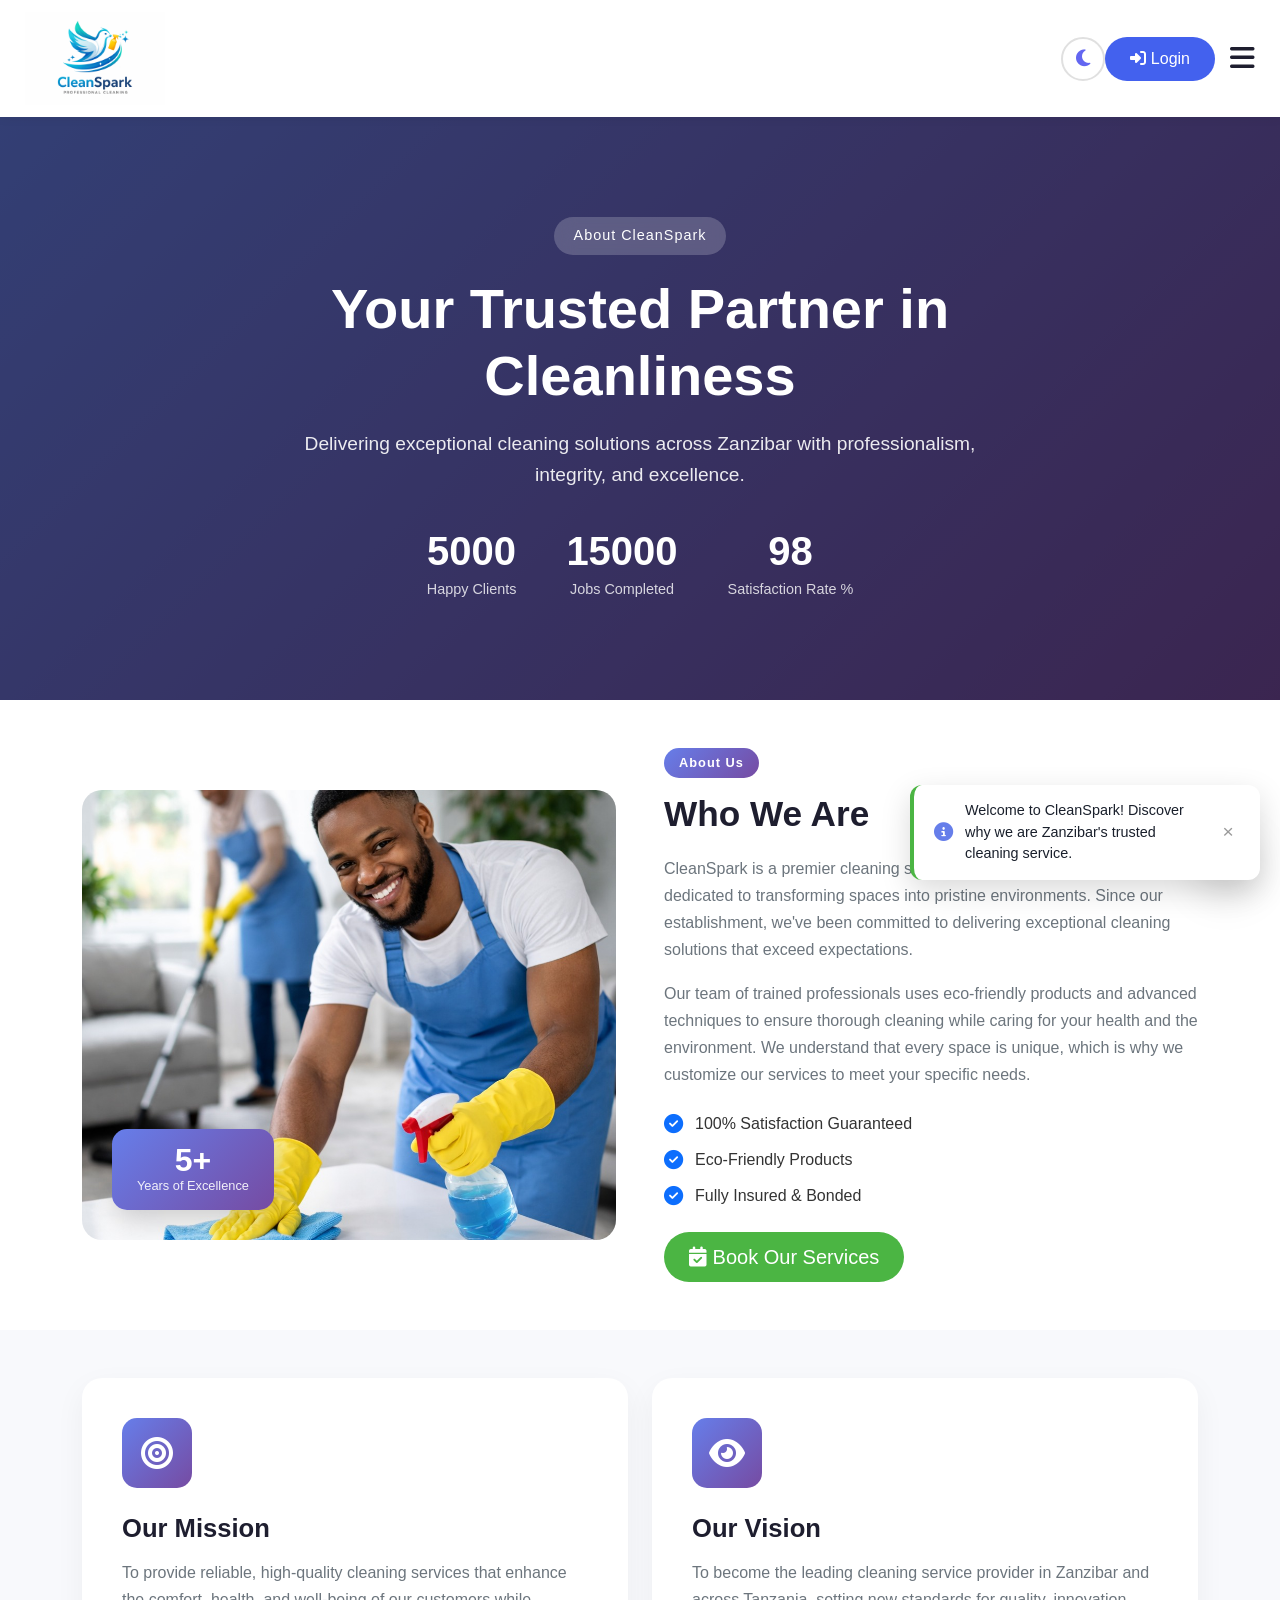
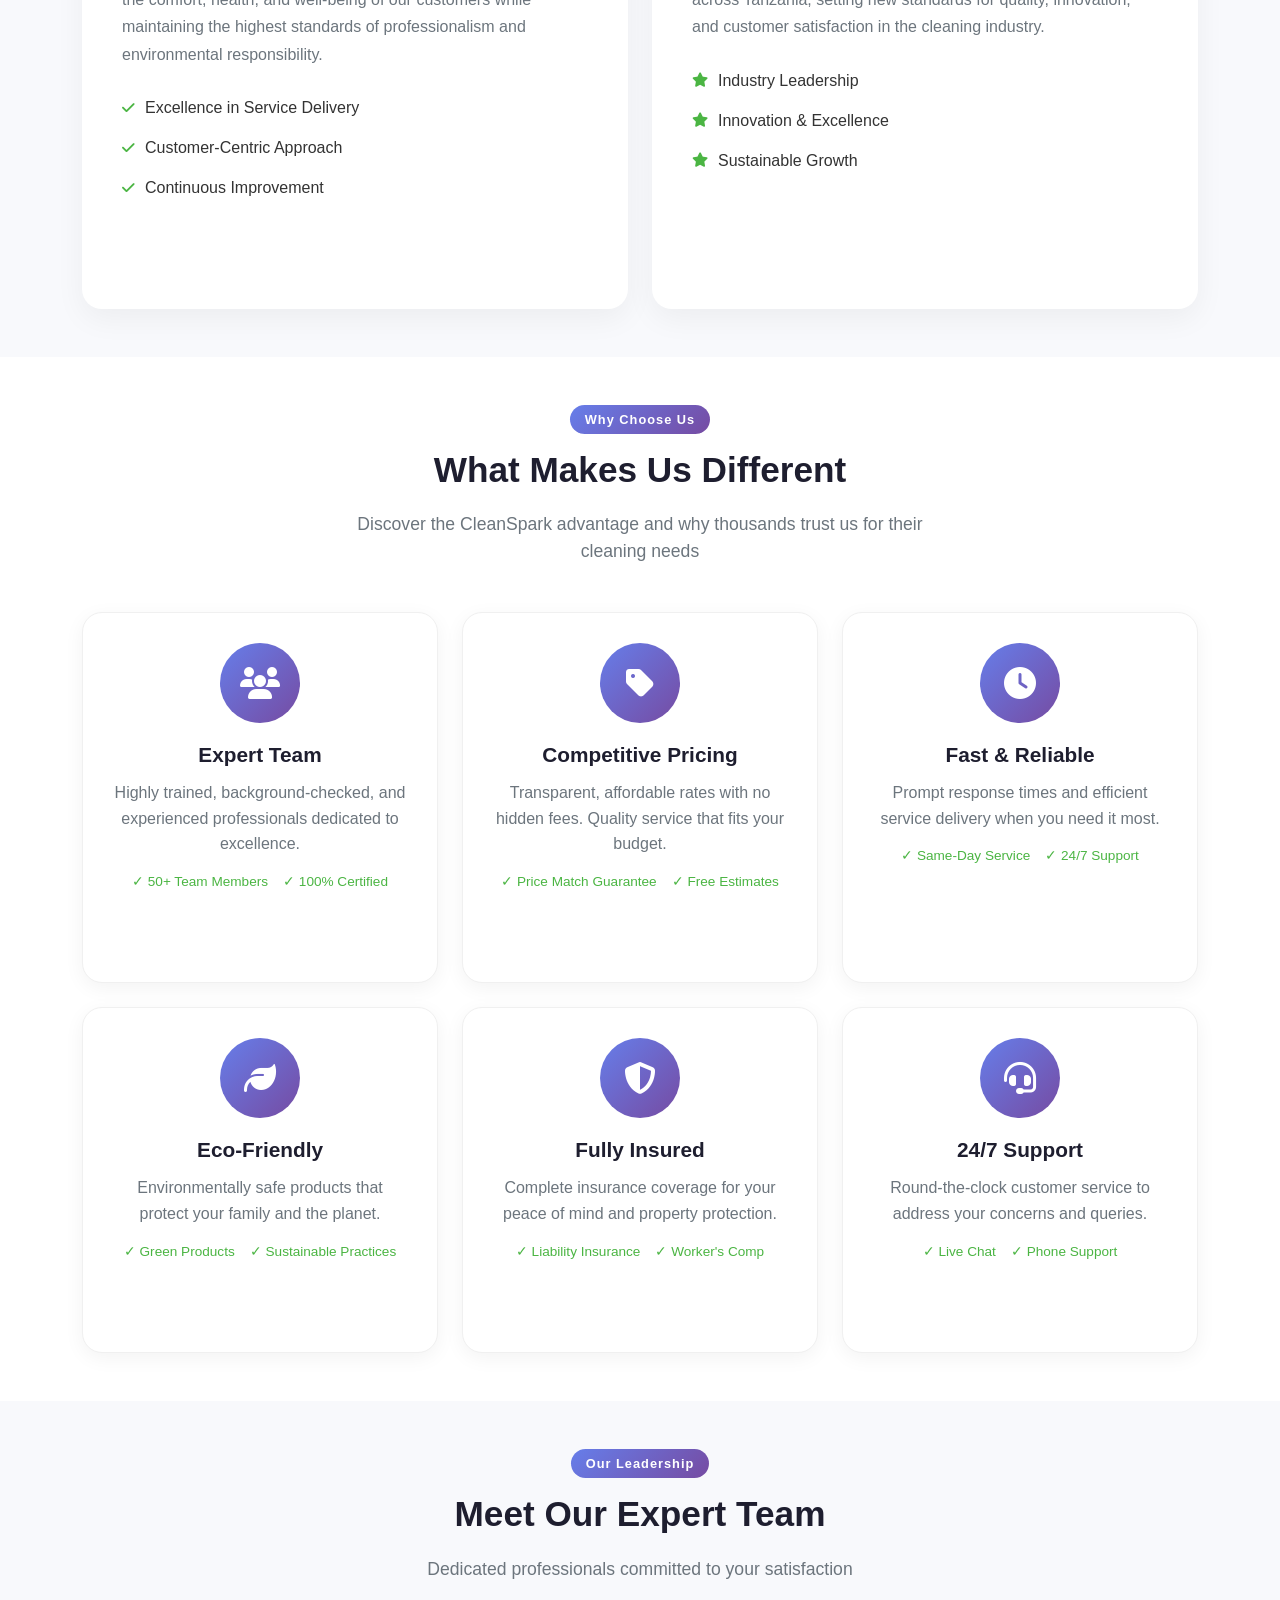
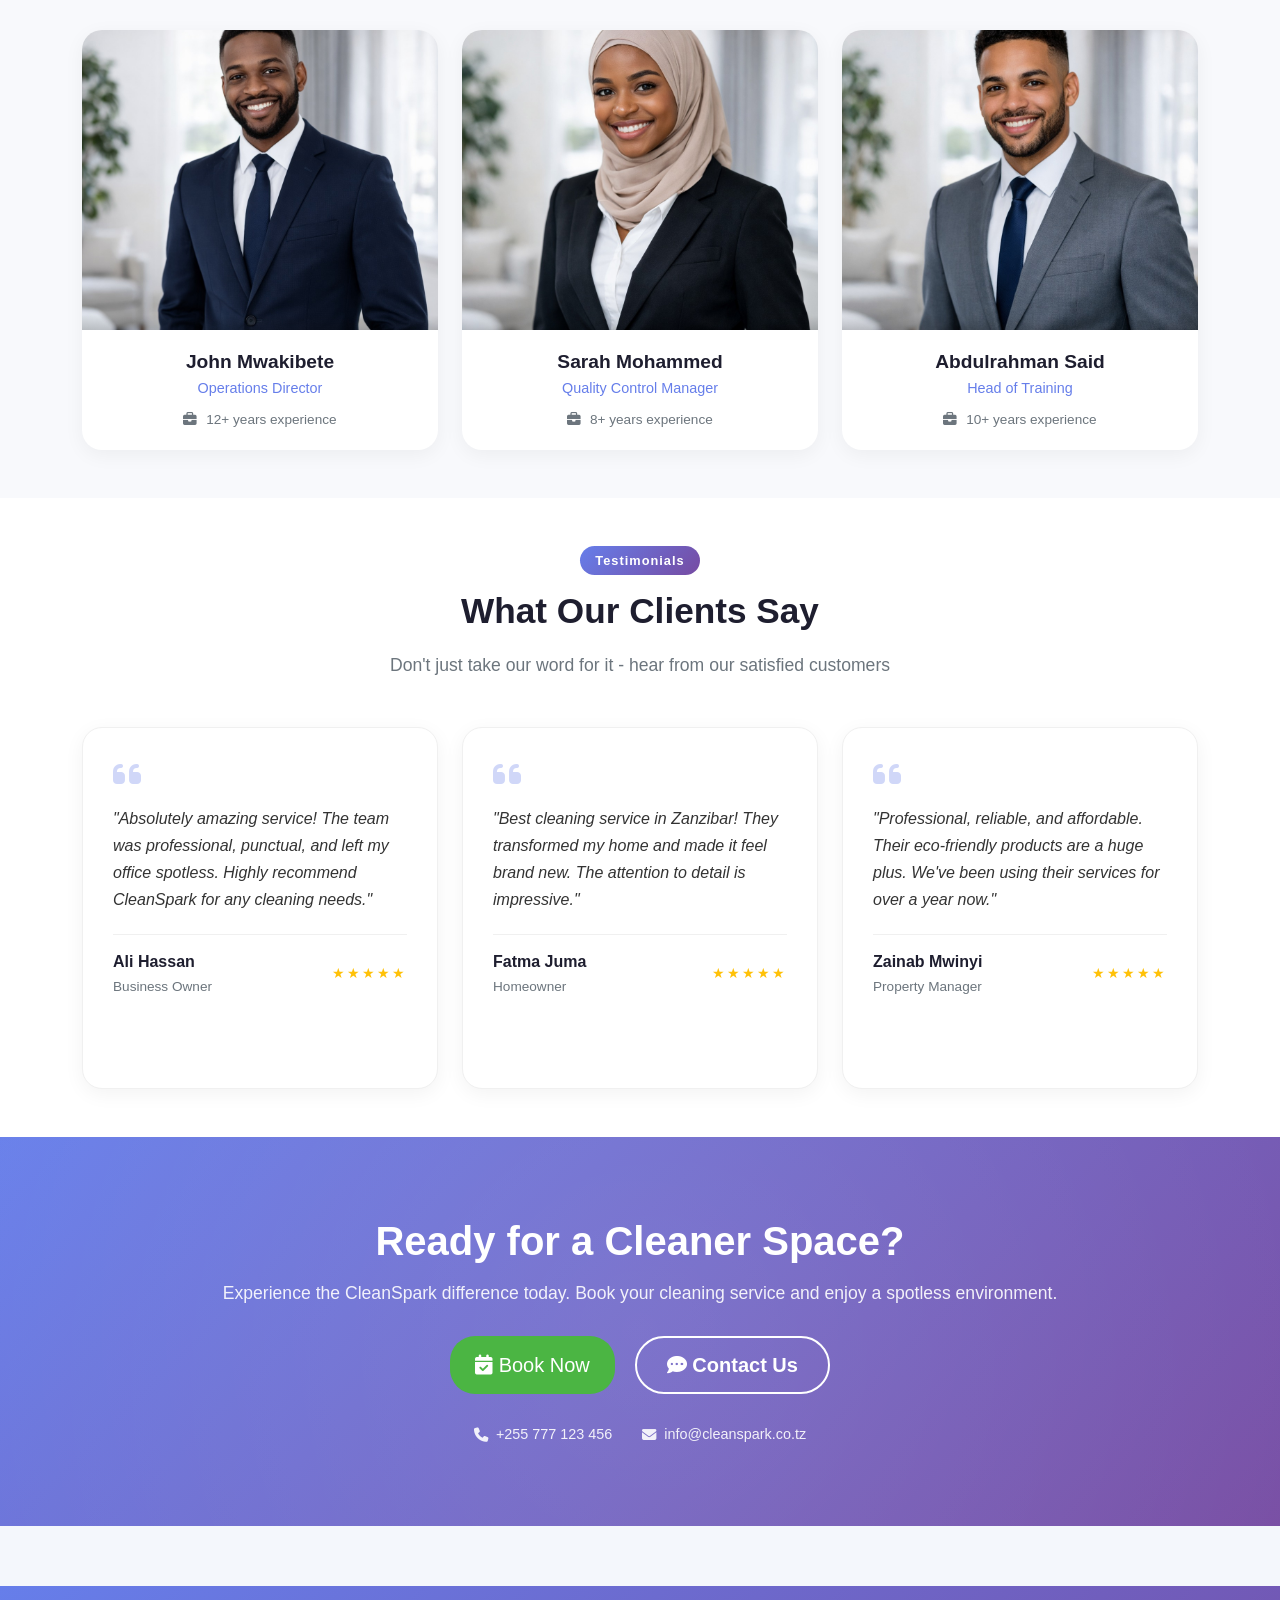
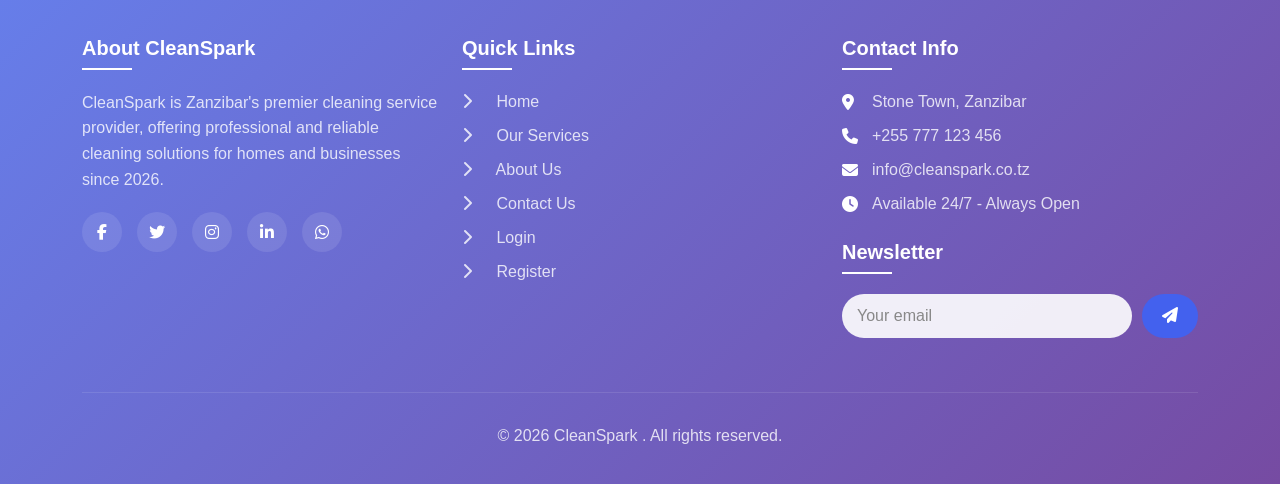
==== commit 0ec716ef: "theme" ====
--- a/aboutus.html
+++ b/aboutus.html
@@ -4,6 +4,15 @@
     <meta charset="UTF-8">
     <meta name="viewport" content="width=device-width, initial-scale=1.0">
     <title>About Us - CleanSpark | Professional Cleaning Services in Zanzibar</title>
+    
+    <!-- Apply saved theme immediately to prevent flash of wrong theme -->
+    <script>
+        (function() {
+            const savedTheme = localStorage.getItem('theme') || 'light';
+            document.documentElement.setAttribute('data-theme', savedTheme);
+        })();
+    </script>
+    
     <!-- Bootstrap CSS -->
     <link href="https://cdn.jsdelivr.net/npm/bootstrap@5.3.0/dist/css/bootstrap.min.css" rel="stylesheet">
     <!-- Font Awesome -->
@@ -29,7 +38,7 @@
         </div>
         <div class="modal-body">
             <div class="modal-image-section">
-                <img src="image/aboutus.jpeg" alt="Our Mission" onerror="this.src='image/logo.jpeg'">
+                <img src="image/mission.png" alt="Our Mission" onerror="this.src='image/logo.jpeg'">
             </div>
             <div class="modal-content-section">
                 <h3>Delivering Excellence in Every Clean</h3>
@@ -100,7 +109,7 @@
         </div>
         <div class="modal-body">
             <div class="modal-image-section">
-                <img src="image/aboutus.jpeg" alt="Our Vision" onerror="this.src='image/logo.jpeg'">
+                <img src="image/vission.png" alt="Our Vision" onerror="this.src='image/mission.png'">
             </div>
             <div class="modal-content-section">
                 <h3>Shaping the Future of Cleaning in Tanzania</h3>
@@ -166,7 +175,7 @@
         </div>
         <div class="modal-body">
             <div class="modal-image-section">
-                <img src="image/aboutus.jpeg" alt="Expert Team" onerror="this.src='image/logo.jpeg'">
+                <img src="image/experts.png" alt="Expert Team" onerror="this.src='image/logo.jpeg'">
             </div>
             <div class="modal-content-section">
                 <h3>Meet Our Professional Cleaning Experts</h3>
@@ -228,7 +237,7 @@
         </div>
         <div class="modal-body">
             <div class="modal-image-section">
-                <img src="image/aboutus.jpeg" alt="Competitive Pricing" onerror="this.src='image/logo.jpeg'">
+                <img src="image/competetive.png" alt="Competitive Pricing" onerror="this.src='image/logo.jpeg'">
             </div>
             <div class="modal-content-section">
                 <h3>Affordable Excellence Without Compromise</h3>
@@ -280,7 +289,7 @@
         </div>
         <div class="modal-body">
             <div class="modal-image-section">
-                <img src="image/aboutus.jpeg" alt="Fast & Reliable" onerror="this.src='image/logo.jpeg'">
+                <img src="image/speed.png" alt="Fast & Reliable" onerror="this.src='image/logo.jpeg'">
             </div>
             <div class="modal-content-section">
                 <h3>Speed Without Sacrificing Quality</h3>
@@ -342,7 +351,7 @@
         </div>
         <div class="modal-body">
             <div class="modal-image-section">
-                <img src="image/aboutus.jpeg" alt="Eco-Friendly" onerror="this.src='image/logo.jpeg'">
+                <img src="image/env.png" alt="Eco-Friendly" onerror="this.src='image/logo.jpeg'">
             </div>
             <div class="modal-content-section">
                 <h3>Clean Spaces, Healthy Planet</h3>
@@ -408,7 +417,7 @@
         </div>
         <div class="modal-body">
             <div class="modal-image-section">
-                <img src="image/aboutus.jpeg" alt="Fully Insured" onerror="this.src='image/logo.jpeg'">
+                <img src="image/customer.png" alt="Fully Insured" onerror="this.src='image/logo.jpeg'">
             </div>
             <div class="modal-content-section">
                 <h3>Complete Peace of Mind</h3>
@@ -592,15 +601,22 @@
     <a href="tracking.html"><i class="fas fa-tasks"></i> My Tracking</a>
     <a href="account.html"><i class="fas fa-user"></i> My Account</a>
     <a href="contact.html"><i class="fas fa-envelope"></i> Contact</a>
+    <a href="jobapplication.html"><i class="fas fa-briefcase"></i> Job Application</a>
     <a href="staff.html"><i class="fas fa-user-tie"></i> Staff Panel</a>
     <a href="admin.html"><i class="fas fa-cog"></i> Admin Panel</a>
 </div>
 
-<!-- Top bar - without search bar -->
+<!-- Top bar -->
 <div class="top-bar">
     <a href="index.html"><img src="image/logo.jpeg" alt="CleanSpark Logo" class="logo"></a>
 
     <div class="top-bar-spacer"></div>
+
+    <!-- Theme Toggle Button -->
+    <button class="theme-toggle-btn" id="themeToggle" aria-label="Toggle dark/light mode" title="Toggle dark/light mode">
+        <i class="fas fa-moon"></i>
+        <i class="fas fa-sun"></i>
+    </button>
 
     <a href="login.html" class="btn btn-primary"><i class="fas fa-sign-in-alt"></i> Login</a>
     <span class="hamburger" onclick="openSidebar()"><i class="fas fa-bars"></i></span>
@@ -844,8 +860,8 @@
                         <img src="image/f1man.jpeg" alt="Team Member">
                         <div class="team-social">
                             <a href="https://www.linkedin.com/in/mohammedshehe"><i class="fab fa-linkedin-in"></i></a>
-                            <a href="#"><i class="fab fa-twitter"></i></a>
-                            <a href="#"><i class="fas fa-envelope"></i></a>
+                            <a href="https://twitter.com/CleanSparkTZ"><i class="fab fa-twitter"></i></a>
+                            <a href="mailto:info@cleanspark.co.tz"><i class="fas fa-envelope"></i></a>
                         </div>
                     </div>
                     <div class="team-info">
@@ -862,9 +878,9 @@
                     <div class="team-image">
                         <img src="image/women.jpeg" alt="Team Member">
                         <div class="team-social">
-                            <a href="#"><i class="fab fa-linkedin-in"></i></a>
-                            <a href="#"><i class="fab fa-twitter"></i></a>
-                            <a href="#"><i class="fas fa-envelope"></i></a>
+                            <a href="https://www.linkedin.com/in/mohammedshehe"><i class="fab fa-linkedin-in"></i></a>
+                            <a href="https://twitter.com/CleanSparkTZ"><i class="fab fa-twitter"></i></a>
+                            <a href="mailto:info@cleanspark.co.tz"><i class="fas fa-envelope"></i></a>
                         </div>
                     </div>
                     <div class="team-info">
@@ -881,9 +897,9 @@
                     <div class="team-image">
                         <img src="image/f2man.jpeg" alt="Team Member">
                         <div class="team-social">
-                            <a href="#"><i class="fab fa-linkedin-in"></i></a>
-                            <a href="#"><i class="fab fa-twitter"></i></a>
-                            <a href="#"><i class="fas fa-envelope"></i></a>
+                            <a href="https://www.linkedin.com/in/mohammedshehe"><i class="fab fa-linkedin-in"></i></a>
+                            <a href="https://twitter.com/CleanSparkTZ"><i class="fab fa-twitter"></i></a>
+                            <a href="mailto:info@cleanspark.co.tz"><i class="fas fa-envelope"></i></a>
                         </div>
                     </div>
                     <div class="team-info">
@@ -1048,6 +1064,8 @@
 
 <!-- Bootstrap JS -->
 <script src="https://cdn.jsdelivr.net/npm/bootstrap@5.3.0/dist/js/bootstrap.bundle.min.js"></script>
+<!-- Theme JS -->
+<script src="js/theme.js"></script>
 <!-- Custom JS -->
 <script src="js/aboutus.js"></script>
 <!-- Chatbot JS -->
--- a/css/aboutus.css
+++ b/css/aboutus.css
@@ -1,5 +1,5 @@
 /* ========================================================================
-   ABOUT US PAGE STYLES - COMPLETE
+   ABOUT US PAGE STYLES - COMPLETE WITH DARK MODE SUPPORT
    Includes all base styles + about page specific styles + modal styles
    No external dependencies
    ======================================================================== */
@@ -12,6 +12,7 @@
 }
 
 :root {
+    /* Light Theme Variables */
     --primary-color: #4361ee;
     --secondary-color: #3f37c9;
     --success-color: #4cc9f0;
@@ -23,16 +24,101 @@
     --border-radius: 10px;
     --box-shadow: 0 5px 15px rgba(0,0,0,0.1);
     --transition: all 0.3s ease;
+    
+    /* Theme-specific variables */
+    --bg-body: #f4f7fc;
+    --bg-white: #ffffff;
+    --bg-card: #ffffff;
+    --bg-input: #ffffff;
+    --bg-section-alt: #f8f9fc;
+    --bg-highlight: #f8f9fc;
+    --bg-hover: #f0f2f5;
+    --bg-modal: #ffffff;
+    --bg-eco-badge: #e8f5e9;
+    
+    --text-primary: #333333;
+    --text-secondary: #6c757d;
+    --text-heading: #1e1e2f;
+    --text-dark: #1e1e2f;
+    --text-muted: #6c757d;
+    --text-eco-badge: #2e7d32;
+    
+    --border-color: #e0e0e0;
+    --border-light: #f0f0f0;
+    --border-card: #f0f0f0;
+    
+    --shadow-sm: 0 5px 20px rgba(0,0,0,0.05);
+    --shadow-md: 0 10px 30px rgba(0,0,0,0.05);
+    --shadow-lg: 0 15px 35px rgba(0,0,0,0.1);
+    --shadow-modal: 0 25px 60px rgba(0,0,0,0.3);
+    
+    --gradient-primary: linear-gradient(135deg, #667eea 0%, #764ba2 100%);
+    --gradient-light: linear-gradient(to top, rgba(0,0,0,0.7), transparent);
+    
+    --footer-text: rgba(255,255,255,0.8);
+    --footer-text-hover: #ffffff;
+    --footer-border: rgba(255,255,255,0.1);
+    --footer-heading-border: #ffffff;
+    
+    --sidebar-gradient: linear-gradient(135deg, #667eea 0%, #764ba2 100%);
+    --sidebar-shadow: -5px 0 20px rgba(0,0,0,0.2);
+    
+    --overlay-bg: rgba(0,0,0,0.6);
+    --hero-overlay-bg: rgba(0,0,0,0.5);
+}
+
+/* Dark Theme Overrides */
+[data-theme="dark"] {
+    --bg-body: #121212;
+    --bg-white: #1e1e2f;
+    --bg-card: #1e1e2f;
+    --bg-input: #2a2a3e;
+    --bg-section-alt: #1a1a2e;
+    --bg-highlight: #2a2a3e;
+    --bg-hover: #2a2a3e;
+    --bg-modal: #1e1e2f;
+    --bg-eco-badge: #1a3a1e;
+    
+    --text-primary: #e0e0e0;
+    --text-secondary: #a0a0b0;
+    --text-heading: #e0e0e0;
+    --text-dark: #e0e0e0;
+    --text-muted: #a0a0b0;
+    --text-eco-badge: #4caf50;
+    
+    --border-color: #3a3a4e;
+    --border-light: #2a2a3e;
+    --border-card: #2a2a3e;
+    
+    --shadow-sm: 0 5px 20px rgba(0,0,0,0.2);
+    --shadow-md: 0 10px 30px rgba(0,0,0,0.3);
+    --shadow-lg: 0 15px 35px rgba(0,0,0,0.4);
+    --shadow-modal: 0 25px 60px rgba(0,0,0,0.5);
+    
+    --gradient-primary: linear-gradient(135deg, #667eea 0%, #764ba2 100%);
+    --gradient-light: linear-gradient(to top, rgba(0,0,0,0.9), transparent);
+    
+    --footer-text: rgba(255,255,255,0.75);
+    --footer-text-hover: #ffffff;
+    --footer-border: rgba(255,255,255,0.08);
+    --footer-heading-border: rgba(255,255,255,0.7);
+    
+    --sidebar-gradient: linear-gradient(135deg, #1a1a2e 0%, #2a1a3e 100%);
+    --sidebar-shadow: -5px 0 20px rgba(0,0,0,0.5);
+    
+    --overlay-bg: rgba(0,0,0,0.8);
+    --hero-overlay-bg: rgba(0,0,0,0.7);
 }
 
 body {
     font-family: 'Segoe UI', Tahoma, Geneva, Verdana, sans-serif;
     overflow-x: hidden;
-    color: #333;
-    background-color: #f4f7fc;
+    color: var(--text-primary);
+    background-color: var(--bg-body);
     min-height: 100vh;
     display: flex;
     flex-direction: column;
+    transition: background-color 0.3s ease, color 0.3s ease;
 }
 
 main {
@@ -42,12 +128,74 @@
 /* ===== TYPOGRAPHY ===== */
 h1, h2, h3, h4, h5, h6 {
     font-weight: 600;
-    color: var(--dark-color);
+    color: var(--text-heading);
+    transition: color 0.3s ease;
 }
 
 a {
     text-decoration: none;
     transition: var(--transition);
+}
+
+/* ===== THEME TOGGLE BUTTON ===== */
+.theme-toggle-btn {
+    position: relative;
+    width: 44px;
+    height: 44px;
+    border-radius: 50%;
+    border: 2px solid var(--border-color);
+    background: var(--bg-input);
+    cursor: pointer;
+    display: flex;
+    align-items: center;
+    justify-content: center;
+    transition: all 0.4s cubic-bezier(0.175, 0.885, 0.32, 1.275);
+    overflow: hidden;
+    flex-shrink: 0;
+    outline: none;
+}
+
+.theme-toggle-btn:hover {
+    transform: rotate(15deg) scale(1.1);
+    border-color: var(--primary-color);
+    box-shadow: 0 0 15px rgba(67, 97, 238, 0.3);
+}
+
+.theme-toggle-btn:active {
+    transform: rotate(15deg) scale(0.95);
+}
+
+.theme-toggle-btn i {
+    position: absolute;
+    font-size: 1.2rem;
+    transition: all 0.4s cubic-bezier(0.175, 0.885, 0.32, 1.275);
+    color: var(--text-dark);
+}
+
+.theme-toggle-btn .fa-sun {
+    opacity: 0;
+    transform: translateY(30px) rotate(-90deg);
+    color: #f8961e;
+}
+
+.theme-toggle-btn .fa-moon {
+    opacity: 1;
+    transform: translateY(0) rotate(0deg);
+    color: #6366f1;
+}
+
+[data-theme="dark"] .theme-toggle-btn .fa-sun {
+    opacity: 1;
+    transform: translateY(0) rotate(0deg);
+}
+
+[data-theme="dark"] .theme-toggle-btn .fa-moon {
+    opacity: 0;
+    transform: translateY(-30px) rotate(90deg);
+}
+
+[data-theme="dark"] .theme-toggle-btn:hover {
+    box-shadow: 0 0 15px rgba(248, 150, 30, 0.3);
 }
 
 /* ===== SIDEBAR STYLES ===== */
@@ -58,10 +206,10 @@
     z-index: 1050;
     top: 0;
     right: 0;
-    background: linear-gradient(135deg, #667eea 0%, #764ba2 100%);
+    background: var(--sidebar-gradient);
     overflow-x: hidden;
     transition: 0.3s;
-    box-shadow: -5px 0 20px rgba(0,0,0,0.2);
+    box-shadow: var(--sidebar-shadow);
     padding-top: 70px;
 }
 
@@ -107,12 +255,13 @@
     display: flex;
     align-items: center;
     justify-content: space-between;
-    background: white;
+    background: var(--bg-white);
     padding: 12px 25px;
     box-shadow: 0 2px 10px rgba(0,0,0,0.08);
     position: sticky;
     top: 0;
     z-index: 100;
+    transition: background-color 0.3s ease;
 }
 
 .top-bar .logo {
@@ -137,12 +286,13 @@
 .search-container select {
     border-radius: 25px;
     padding: 8px 15px;
-    border: 1px solid #e0e0e0;
-    background-color: white;
+    border: 1px solid var(--border-color);
+    background-color: var(--bg-input);
+    color: var(--text-primary);
     font-size: 14px;
     cursor: pointer;
     outline: none;
-    transition: var(--transition);
+    transition: var(--transition), background-color 0.3s ease, color 0.3s ease;
 }
 
 .search-container select:focus {
@@ -154,15 +304,21 @@
     flex-grow: 1;
     padding: 8px 20px;
     border-radius: 25px;
-    border: 1px solid #e0e0e0;
+    border: 1px solid var(--border-color);
+    background-color: var(--bg-input);
+    color: var(--text-primary);
     font-size: 14px;
     outline: none;
-    transition: var(--transition);
+    transition: var(--transition), background-color 0.3s ease, color 0.3s ease;
 }
 
 .search-container input:focus {
     border-color: var(--primary-color);
     box-shadow: 0 0 0 2px rgba(67, 97, 238, 0.2);
+}
+
+.search-container input::placeholder {
+    color: var(--text-muted);
 }
 
 .search-container button {
@@ -184,7 +340,7 @@
 .hamburger {
     font-size: 28px;
     cursor: pointer;
-    color: var(--dark-color);
+    color: var(--text-dark);
     transition: var(--transition);
     margin-left: 15px;
 }
@@ -268,10 +424,11 @@
 
 /* ===== FOOTER STYLES ===== */
 .footer {
-    background: linear-gradient(135deg, #667eea 0%, #764ba2 100%);
+    background: var(--gradient-primary);
     color: white;
     padding: 50px 0 20px;
     margin-top: 60px;
+    transition: background 0.3s ease;
 }
 
 .footer h5 {
@@ -289,12 +446,13 @@
     left: 0;
     width: 50px;
     height: 2px;
-    background: white;
+    background: var(--footer-heading-border);
 }
 
 .footer p {
-    color: rgba(255,255,255,0.8);
+    color: var(--footer-text);
     line-height: 1.6;
+    transition: color 0.3s ease;
 }
 
 .footer ul {
@@ -307,12 +465,12 @@
 }
 
 .footer ul li a {
-    color: rgba(255,255,255,0.8);
-    transition: var(--transition);
+    color: var(--footer-text);
+    transition: var(--transition), color 0.3s ease;
 }
 
 .footer ul li a:hover {
-    color: white;
+    color: var(--footer-text-hover);
     padding-left: 5px;
 }
 
@@ -336,7 +494,7 @@
     background: rgba(255,255,255,0.1);
     border-radius: 50%;
     color: white;
-    transition: var(--transition);
+    transition: var(--transition), background-color 0.3s ease;
 }
 
 .footer .social-links a:hover {
@@ -348,7 +506,8 @@
 .footer .contact-info li {
     display: flex;
     align-items: center;
-    color: rgba(255,255,255,0.8);
+    color: var(--footer-text);
+    transition: color 0.3s ease;
 }
 
 .footer .contact-info li i {
@@ -356,14 +515,13 @@
     color: white;
 }
 
-/* Contact info links styling */
 .footer .contact-info li a {
-    color: rgba(255,255,255,0.8);
-    transition: var(--transition);
+    color: var(--footer-text);
+    transition: var(--transition), color 0.3s ease;
 }
 
 .footer .contact-info li a:hover {
-    color: white;
+    color: var(--footer-text-hover);
     text-decoration: underline;
 }
 
@@ -379,6 +537,12 @@
     border-radius: 25px;
     border: none;
     outline: none;
+    background-color: rgba(255,255,255,0.9);
+    color: #333;
+}
+
+.footer .newsletter-form input::placeholder {
+    color: #888;
 }
 
 .footer .newsletter-form button {
@@ -399,8 +563,9 @@
     text-align: center;
     padding-top: 30px;
     margin-top: 30px;
-    border-top: 1px solid rgba(255,255,255,0.1);
+    border-top: 1px solid var(--footer-border);
     color: rgba(255,255,255,0.6);
+    transition: border-color 0.3s ease;
 }
 
 /* ========== ABOUT US PAGE SPECIFIC STYLES ========== */
@@ -408,7 +573,7 @@
 /* Hero Section */
 .about-hero-section {
     position: relative;
-    background: linear-gradient(135deg, #667eea 0%, #764ba2 100%);
+    background: var(--gradient-primary);
     min-height: 500px;
     display: flex;
     align-items: center;
@@ -416,6 +581,7 @@
     text-align: center;
     margin-top: 0;
     overflow: hidden;
+    transition: background 0.3s ease;
 }
 
 .about-hero-overlay {
@@ -424,7 +590,8 @@
     left: 0;
     width: 100%;
     height: 100%;
-    background: rgba(0, 0, 0, 0.5);
+    background: var(--hero-overlay-bg);
+    transition: background 0.3s ease;
 }
 
 .about-hero-content {
@@ -494,8 +661,9 @@
 
 /* About Section */
 .about-section {
-    background: white;
+    background: var(--bg-white);
     padding: 80px 0;
+    transition: background-color 0.3s ease;
 }
 
 .about-image-wrapper {
@@ -519,12 +687,13 @@
     position: absolute;
     bottom: 30px;
     left: 30px;
-    background: linear-gradient(135deg, #667eea 0%, #764ba2 100%);
+    background: var(--gradient-primary);
     padding: 15px 25px;
     border-radius: 15px;
     color: white;
     text-align: center;
     box-shadow: 0 10px 30px rgba(0, 0, 0, 0.2);
+    transition: background 0.3s ease;
 }
 
 .experience-number {
@@ -540,7 +709,7 @@
 
 .section-badge {
     display: inline-block;
-    background: linear-gradient(135deg, #667eea 0%, #764ba2 100%);
+    background: var(--gradient-primary);
     padding: 5px 15px;
     border-radius: 25px;
     font-size: 0.8rem;
@@ -548,19 +717,22 @@
     color: white;
     margin-bottom: 15px;
     letter-spacing: 1px;
+    transition: background 0.3s ease;
 }
 
 .section-title {
     font-size: 2.2rem;
     font-weight: 700;
-    color: #1e1e2f;
+    color: var(--text-heading);
     margin-bottom: 20px;
+    transition: color 0.3s ease;
 }
 
 .section-text {
-    color: #6c757d;
+    color: var(--text-secondary);
     line-height: 1.7;
     font-size: 1rem;
+    transition: color 0.3s ease;
 }
 
 .about-features {
@@ -574,7 +746,8 @@
     align-items: center;
     gap: 12px;
     font-size: 1rem;
-    color: #333;
+    color: var(--text-primary);
+    transition: color 0.3s ease;
 }
 
 .feature-item i {
@@ -591,14 +764,14 @@
 
 .clickable-card:hover {
     transform: translateY(-5px);
-    box-shadow: 0 15px 35px rgba(0, 0, 0, 0.1);
+    box-shadow: var(--shadow-lg);
 }
 
 .click-hint {
     text-align: center;
     margin-top: 15px;
     padding-top: 15px;
-    border-top: 1px solid rgba(0, 0, 0, 0.05);
+    border-top: 1px solid var(--border-light);
     opacity: 0;
     transform: translateY(-10px);
     transition: all 0.3s ease;
@@ -611,12 +784,13 @@
 
 .click-hint span {
     display: inline-block;
-    background: linear-gradient(135deg, #667eea 0%, #764ba2 100%);
+    background: var(--gradient-primary);
     color: white;
     padding: 5px 15px;
     border-radius: 20px;
     font-size: 0.8rem;
     font-weight: 500;
+    transition: background 0.3s ease;
 }
 
 .click-hint span i {
@@ -630,35 +804,37 @@
 
 /* Mission & Vision Section */
 .mission-vision-section {
-    background: #f8f9fc;
+    background: var(--bg-section-alt);
     padding: 80px 0;
+    transition: background-color 0.3s ease;
 }
 
 .mission-card,
 .vision-card {
-    background: white;
+    background: var(--bg-card);
     padding: 40px;
     border-radius: 20px;
-    box-shadow: 0 10px 30px rgba(0, 0, 0, 0.05);
-    transition: transform 0.3s ease, box-shadow 0.3s ease;
+    box-shadow: var(--shadow-md);
+    transition: transform 0.3s ease, box-shadow 0.3s ease, background-color 0.3s ease;
     height: 100%;
 }
 
 .mission-card:hover,
 .vision-card:hover {
     transform: translateY(-5px);
-    box-shadow: 0 20px 40px rgba(0, 0, 0, 0.1);
+    box-shadow: var(--shadow-lg);
 }
 
 .card-icon {
     width: 70px;
     height: 70px;
-    background: linear-gradient(135deg, #667eea 0%, #764ba2 100%);
+    background: var(--gradient-primary);
     border-radius: 15px;
     display: flex;
     align-items: center;
     justify-content: center;
     margin-bottom: 25px;
+    transition: background 0.3s ease;
 }
 
 .card-icon i {
@@ -671,14 +847,16 @@
     font-size: 1.6rem;
     font-weight: 700;
     margin-bottom: 15px;
-    color: #1e1e2f;
+    color: var(--text-heading);
+    transition: color 0.3s ease;
 }
 
 .mission-card p,
 .vision-card p {
-    color: #6c757d;
+    color: var(--text-secondary);
     line-height: 1.7;
     margin-bottom: 20px;
+    transition: color 0.3s ease;
 }
 
 .mission-list,
@@ -693,7 +871,8 @@
     display: flex;
     align-items: center;
     gap: 10px;
-    color: #333;
+    color: var(--text-primary);
+    transition: color 0.3s ease;
 }
 
 .mission-list li i,
@@ -704,43 +883,46 @@
 
 /* Why Choose Us Section */
 .why-choose-section {
-    background: white;
+    background: var(--bg-white);
     padding: 80px 0;
+    transition: background-color 0.3s ease;
 }
 
 .section-subtitle {
-    color: #6c757d;
+    color: var(--text-secondary);
     font-size: 1.1rem;
     max-width: 600px;
     margin: 0 auto;
+    transition: color 0.3s ease;
 }
 
 .feature-card {
-    background: white;
+    background: var(--bg-card);
     padding: 30px;
     border-radius: 20px;
     text-align: center;
-    transition: all 0.3s ease;
-    box-shadow: 0 5px 20px rgba(0, 0, 0, 0.05);
+    transition: all 0.3s ease, background-color 0.3s ease;
+    box-shadow: var(--shadow-sm);
     height: 100%;
-    border: 1px solid #f0f0f0;
+    border: 1px solid var(--border-card);
 }
 
 .feature-card:hover {
     transform: translateY(-5px);
-    box-shadow: 0 15px 35px rgba(0, 0, 0, 0.1);
+    box-shadow: var(--shadow-lg);
     border-color: transparent;
 }
 
 .feature-icon {
     width: 80px;
     height: 80px;
-    background: linear-gradient(135deg, #667eea 0%, #764ba2 100%);
+    background: var(--gradient-primary);
     border-radius: 50%;
     display: flex;
     align-items: center;
     justify-content: center;
     margin: 0 auto 20px;
+    transition: background 0.3s ease;
 }
 
 .feature-icon i {
@@ -752,13 +934,15 @@
     font-size: 1.3rem;
     font-weight: 700;
     margin-bottom: 12px;
-    color: #1e1e2f;
+    color: var(--text-heading);
+    transition: color 0.3s ease;
 }
 
 .feature-card p {
-    color: #6c757d;
+    color: var(--text-secondary);
     line-height: 1.6;
     margin-bottom: 15px;
+    transition: color 0.3s ease;
 }
 
 .feature-stats {
@@ -772,22 +956,23 @@
 
 /* Team Section */
 .team-section {
-    background: #f8f9fc;
+    background: var(--bg-section-alt);
     padding: 80px 0;
+    transition: background-color 0.3s ease;
 }
 
 .team-card {
-    background: white;
+    background: var(--bg-card);
     border-radius: 20px;
     overflow: hidden;
-    box-shadow: 0 5px 20px rgba(0, 0, 0, 0.05);
-    transition: transform 0.3s ease;
+    box-shadow: var(--shadow-sm);
+    transition: transform 0.3s ease, background-color 0.3s ease;
     height: 100%;
 }
 
 .team-card:hover {
     transform: translateY(-5px);
-    box-shadow: 0 15px 35px rgba(0, 0, 0, 0.1);
+    box-shadow: var(--shadow-lg);
 }
 
 .team-image {
@@ -816,7 +1001,7 @@
     justify-content: center;
     gap: 15px;
     padding: 15px;
-    background: linear-gradient(to top, rgba(0, 0, 0, 0.7), transparent);
+    background: var(--gradient-light);
     transition: bottom 0.3s ease;
 }
 
@@ -851,7 +1036,8 @@
     font-size: 1.2rem;
     font-weight: 700;
     margin-bottom: 5px;
-    color: #1e1e2f;
+    color: var(--text-heading);
+    transition: color 0.3s ease;
 }
 
 .team-info p {
@@ -863,7 +1049,8 @@
 
 .team-experience {
     font-size: 0.85rem;
-    color: #6c757d;
+    color: var(--text-secondary);
+    transition: color 0.3s ease;
 }
 
 .team-experience i {
@@ -872,23 +1059,24 @@
 
 /* Testimonials Section */
 .testimonials-section {
-    background: white;
+    background: var(--bg-white);
     padding: 80px 0;
+    transition: background-color 0.3s ease;
 }
 
 .testimonial-card {
-    background: white;
+    background: var(--bg-card);
     padding: 30px;
     border-radius: 20px;
-    box-shadow: 0 5px 20px rgba(0, 0, 0, 0.05);
-    transition: all 0.3s ease;
+    box-shadow: var(--shadow-sm);
+    transition: all 0.3s ease, background-color 0.3s ease;
     height: 100%;
-    border: 1px solid #f0f0f0;
+    border: 1px solid var(--border-card);
 }
 
 .testimonial-card:hover {
     transform: translateY(-5px);
-    box-shadow: 0 15px 35px rgba(0, 0, 0, 0.1);
+    box-shadow: var(--shadow-lg);
 }
 
 .testimonial-quote i {
@@ -900,10 +1088,11 @@
 }
 
 .testimonial-text {
-    color: #555;
+    color: var(--text-primary);
     line-height: 1.7;
     margin-bottom: 20px;
     font-style: italic;
+    transition: color 0.3s ease;
 }
 
 .testimonial-author {
@@ -911,18 +1100,21 @@
     justify-content: space-between;
     align-items: center;
     padding-top: 15px;
-    border-top: 1px solid #f0f0f0;
+    border-top: 1px solid var(--border-light);
+    transition: border-color 0.3s ease;
 }
 
 .author-info strong {
     display: block;
-    color: #1e1e2f;
+    color: var(--text-heading);
     font-size: 1rem;
+    transition: color 0.3s ease;
 }
 
 .author-info span {
     font-size: 0.85rem;
-    color: #6c757d;
+    color: var(--text-secondary);
+    transition: color 0.3s ease;
 }
 
 .author-rating {
@@ -933,10 +1125,11 @@
 
 /* CTA Section */
 .cta-section {
-    background: linear-gradient(135deg, #667eea 0%, #764ba2 100%);
+    background: var(--gradient-primary);
     padding: 80px 0;
     position: relative;
     overflow: hidden;
+    transition: background 0.3s ease;
 }
 
 .cta-section::before {
@@ -1010,7 +1203,7 @@
     left: 0;
     width: 100%;
     height: 100%;
-    background: rgba(0, 0, 0, 0.6);
+    background: var(--overlay-bg);
     z-index: 2000;
     justify-content: center;
     align-items: center;
@@ -1043,14 +1236,15 @@
 }
 
 .modal-container {
-    background: white;
+    background: var(--bg-modal);
     border-radius: 20px;
     max-width: 800px;
     width: 100%;
     max-height: 90vh;
     overflow-y: auto;
-    box-shadow: 0 25px 60px rgba(0, 0, 0, 0.3);
+    box-shadow: var(--shadow-modal);
     animation: slideUp 0.4s ease;
+    transition: background-color 0.3s ease;
 }
 
 .modal-container::-webkit-scrollbar {
@@ -1068,7 +1262,7 @@
 }
 
 .modal-header {
-    background: linear-gradient(135deg, #667eea 0%, #764ba2 100%);
+    background: var(--gradient-primary);
     padding: 25px 30px;
     border-radius: 20px 20px 0 0;
     display: flex;
@@ -1077,6 +1271,7 @@
     position: sticky;
     top: 0;
     z-index: 10;
+    transition: background 0.3s ease;
 }
 
 .modal-icon {
@@ -1144,15 +1339,17 @@
 
 .modal-content-section h3 {
     font-size: 1.5rem;
-    color: #1e1e2f;
+    color: var(--text-heading);
     margin-bottom: 15px;
+    transition: color 0.3s ease;
 }
 
 .modal-intro {
-    color: #6c757d;
+    color: var(--text-secondary);
     line-height: 1.7;
     font-size: 1rem;
     margin-bottom: 25px;
+    transition: color 0.3s ease;
 }
 
 /* Mission & Vision Modal Details */
@@ -1169,14 +1366,14 @@
     display: flex;
     gap: 15px;
     padding: 15px;
-    background: #f8f9fc;
+    background: var(--bg-highlight);
     border-radius: 12px;
-    transition: all 0.3s ease;
+    transition: all 0.3s ease, background-color 0.3s ease;
 }
 
 .mission-point:hover,
 .vision-point:hover {
-    background: #f0f2f5;
+    background: var(--bg-hover);
     transform: translateX(5px);
 }
 
@@ -1184,12 +1381,13 @@
 .vision-point-icon {
     width: 45px;
     height: 45px;
-    background: linear-gradient(135deg, #667eea 0%, #764ba2 100%);
+    background: var(--gradient-primary);
     border-radius: 10px;
     display: flex;
     align-items: center;
     justify-content: center;
     flex-shrink: 0;
+    transition: background 0.3s ease;
 }
 
 .mission-point-icon i,
@@ -1201,16 +1399,18 @@
 .mission-point-content h4,
 .vision-point-content h4 {
     font-size: 1.05rem;
-    color: #1e1e2f;
+    color: var(--text-heading);
     margin-bottom: 5px;
+    transition: color 0.3s ease;
 }
 
 .mission-point-content p,
 .vision-point-content p {
-    color: #6c757d;
+    color: var(--text-secondary);
     font-size: 0.9rem;
     line-height: 1.6;
     margin: 0;
+    transition: color 0.3s ease;
 }
 
 .mission-stats {
@@ -1218,16 +1418,18 @@
     gap: 20px;
     margin-top: 25px;
     padding-top: 25px;
-    border-top: 1px solid #e0e0e0;
+    border-top: 1px solid var(--border-color);
+    transition: border-color 0.3s ease;
 }
 
 .mission-stat {
     flex: 1;
     text-align: center;
     padding: 15px;
-    background: linear-gradient(135deg, #667eea 0%, #764ba2 100%);
+    background: var(--gradient-primary);
     border-radius: 12px;
     color: white;
+    transition: background 0.3s ease;
 }
 
 .mission-stat-number {
@@ -1243,16 +1445,18 @@
 }
 
 .vision-goals {
-    background: #f8f9fc;
+    background: var(--bg-highlight);
     padding: 20px;
     border-radius: 12px;
     margin-top: 10px;
+    transition: background-color 0.3s ease;
 }
 
 .vision-goals h4 {
-    color: #1e1e2f;
+    color: var(--text-heading);
     margin-bottom: 15px;
     font-size: 1.05rem;
+    transition: color 0.3s ease;
 }
 
 .vision-goals h4 i {
@@ -1267,10 +1471,11 @@
 
 .vision-goals ul li {
     padding: 8px 0;
-    color: #444;
+    color: var(--text-primary);
     display: flex;
     align-items: center;
     gap: 10px;
+    transition: color 0.3s ease;
 }
 
 .vision-goals ul li i {
@@ -1289,13 +1494,13 @@
     display: flex;
     gap: 15px;
     padding: 15px;
-    background: #f8f9fc;
+    background: var(--bg-highlight);
     border-radius: 12px;
-    transition: all 0.3s ease;
+    transition: all 0.3s ease, background-color 0.3s ease;
 }
 
 .highlight-item:hover {
-    background: #f0f2f5;
+    background: var(--bg-hover);
     transform: translateX(5px);
 }
 
@@ -1309,15 +1514,17 @@
 
 .highlight-item h4 {
     font-size: 1rem;
-    color: #1e1e2f;
+    color: var(--text-heading);
     margin-bottom: 5px;
+    transition: color 0.3s ease;
 }
 
 .highlight-item p {
-    color: #6c757d;
+    color: var(--text-secondary);
     font-size: 0.9rem;
     line-height: 1.6;
     margin: 0;
+    transition: color 0.3s ease;
 }
 
 .team-highlights-stats {
@@ -1325,16 +1532,18 @@
     gap: 15px;
     margin-top: 25px;
     padding-top: 25px;
-    border-top: 1px solid #e0e0e0;
+    border-top: 1px solid var(--border-color);
+    transition: border-color 0.3s ease;
 }
 
 .team-stat {
     flex: 1;
     text-align: center;
     padding: 15px;
-    background: linear-gradient(135deg, #667eea 0%, #764ba2 100%);
+    background: var(--gradient-primary);
     border-radius: 12px;
     color: white;
+    transition: background 0.3s ease;
 }
 
 .team-stat-number {
@@ -1352,16 +1561,18 @@
 }
 
 .pricing-info {
-    background: #f8f9fc;
+    background: var(--bg-highlight);
     padding: 20px;
     border-radius: 12px;
     margin-top: 10px;
+    transition: background-color 0.3s ease;
 }
 
 .pricing-info h4 {
-    color: #1e1e2f;
+    color: var(--text-heading);
     margin-bottom: 10px;
     font-size: 1rem;
+    transition: color 0.3s ease;
 }
 
 .pricing-info h4 i {
@@ -1370,10 +1581,11 @@
 }
 
 .pricing-info p {
-    color: #6c757d;
+    color: var(--text-secondary);
     font-size: 0.9rem;
     line-height: 1.6;
     margin: 0;
+    transition: color 0.3s ease;
 }
 
 .reliability-stats {
@@ -1381,16 +1593,18 @@
     gap: 15px;
     margin-top: 25px;
     padding-top: 25px;
-    border-top: 1px solid #e0e0e0;
+    border-top: 1px solid var(--border-color);
+    transition: border-color 0.3s ease;
 }
 
 .reliability-stat {
     flex: 1;
     text-align: center;
     padding: 15px;
-    background: linear-gradient(135deg, #667eea 0%, #764ba2 100%);
+    background: var(--gradient-primary);
     border-radius: 12px;
     color: white;
+    transition: background 0.3s ease;
 }
 
 .reliability-number {
@@ -1413,7 +1627,8 @@
     gap: 10px;
     margin-top: 25px;
     padding-top: 25px;
-    border-top: 1px solid #e0e0e0;
+    border-top: 1px solid var(--border-color);
+    transition: border-color 0.3s ease;
 }
 
 .eco-badge {
@@ -1421,11 +1636,12 @@
     align-items: center;
     gap: 8px;
     padding: 8px 15px;
-    background: #e8f5e9;
+    background: var(--bg-eco-badge);
     border-radius: 25px;
-    color: #2e7d32;
+    color: var(--text-eco-badge);
     font-size: 0.85rem;
     font-weight: 500;
+    transition: background-color 0.3s ease, color 0.3s ease;
 }
 
 .eco-badge i {
@@ -1433,16 +1649,18 @@
 }
 
 .insurance-details {
-    background: #f8f9fc;
+    background: var(--bg-highlight);
     padding: 20px;
     border-radius: 12px;
     margin-top: 10px;
+    transition: background-color 0.3s ease;
 }
 
 .insurance-details h4 {
-    color: #1e1e2f;
+    color: var(--text-heading);
     margin-bottom: 15px;
     font-size: 1rem;
+    transition: color 0.3s ease;
 }
 
 .insurance-details h4 i {
@@ -1457,10 +1675,11 @@
 
 .insurance-details ul li {
     padding: 8px 0;
-    color: #444;
+    color: var(--text-primary);
     display: flex;
     align-items: center;
     gap: 10px;
+    transition: color 0.3s ease;
 }
 
 .insurance-details ul li i {
@@ -1490,7 +1709,7 @@
 .testimonial-detail-avatar {
     width: 70px;
     height: 70px;
-    background: linear-gradient(135deg, #667eea 0%, #764ba2 100%);
+    background: var(--gradient-primary);
     border-radius: 50%;
     display: flex;
     align-items: center;
@@ -1499,12 +1718,14 @@
     font-weight: 700;
     color: white;
     flex-shrink: 0;
+    transition: background 0.3s ease;
 }
 
 .testimonial-detail-info h3 {
     font-size: 1.3rem;
-    color: #1e1e2f;
+    color: var(--text-heading);
     margin-bottom: 5px;
+    transition: color 0.3s ease;
 }
 
 .testimonial-detail-role {
@@ -1524,8 +1745,9 @@
 
 .testimonial-detail-date {
     display: block;
-    color: #999;
+    color: var(--text-muted);
     font-size: 0.8rem;
+    transition: color 0.3s ease;
 }
 
 .testimonial-detail-quote {
@@ -1539,30 +1761,34 @@
 }
 
 .testimonial-detail-text {
-    color: #555;
+    color: var(--text-primary);
     line-height: 1.8;
     font-size: 1rem;
     font-style: italic;
+    transition: color 0.3s ease;
 }
 
 .testimonial-detail-footer {
     margin-top: 25px;
     padding-top: 20px;
-    border-top: 1px solid #e0e0e0;
+    border-top: 1px solid var(--border-color);
     display: flex;
     justify-content: space-between;
     align-items: center;
     flex-wrap: wrap;
     gap: 15px;
+    transition: border-color 0.3s ease;
 }
 
 .testimonial-service-used strong {
-    color: #1e1e2f;
+    color: var(--text-heading);
+    transition: color 0.3s ease;
 }
 
 .testimonial-service-used {
-    color: #6c757d;
+    color: var(--text-secondary);
     font-size: 0.9rem;
+    transition: color 0.3s ease;
 }
 
 .testimonial-verified {
@@ -1580,7 +1806,7 @@
     position: fixed;
     bottom: 100px;
     right: 30px;
-    background: white;
+    background: var(--bg-white);
     padding: 15px 20px;
     border-radius: 12px;
     box-shadow: 0 10px 30px rgba(0, 0, 0, 0.15);
@@ -1590,6 +1816,7 @@
     gap: 12px;
     animation: slideInRight 0.5s ease;
     max-width: 300px;
+    transition: background-color 0.3s ease;
 }
 
 .chatbot-notification i {
@@ -1599,21 +1826,23 @@
 
 .chatbot-notification span {
     font-size: 0.9rem;
-    color: #333;
+    color: var(--text-primary);
     flex: 1;
+    transition: color 0.3s ease;
 }
 
 .chatbot-notification-close {
     background: none;
     border: none;
-    color: #999;
+    color: var(--text-muted);
     cursor: pointer;
     font-size: 1rem;
     padding: 5px;
+    transition: color 0.3s ease;
 }
 
 .chatbot-notification-close:hover {
-    color: #333;
+    color: var(--text-primary);
 }
 
 @keyframes slideInRight {
@@ -1671,6 +1900,15 @@
     .reliability-stats {
         gap: 10px;
     }
+    
+    .theme-toggle-btn {
+        width: 40px;
+        height: 40px;
+    }
+    
+    .theme-toggle-btn i {
+        font-size: 1.1rem;
+    }
 }
 
 @media (max-width: 768px) {
@@ -1791,6 +2029,15 @@
         bottom: 80px;
         max-width: 250px;
     }
+    
+    .theme-toggle-btn {
+        width: 38px;
+        height: 38px;
+    }
+    
+    .theme-toggle-btn i {
+        font-size: 1rem;
+    }
 }
 
 @media (max-width: 576px) {
@@ -1866,4 +2113,35 @@
     .modal-image-section {
         height: 150px;
     }
+    
+    .theme-toggle-btn {
+        width: 34px;
+        height: 34px;
+    }
+    
+    .theme-toggle-btn i {
+        font-size: 0.95rem;
+    }
+}
+
+@media (max-width: 480px) {
+    .theme-toggle-btn {
+        width: 30px;
+        height: 30px;
+    }
+    
+    .theme-toggle-btn i {
+        font-size: 0.85rem;
+    }
+}
+
+@media (max-width: 380px) {
+    .theme-toggle-btn {
+        width: 28px;
+        height: 28px;
+    }
+    
+    .theme-toggle-btn i {
+        font-size: 0.8rem;
+    }
 }
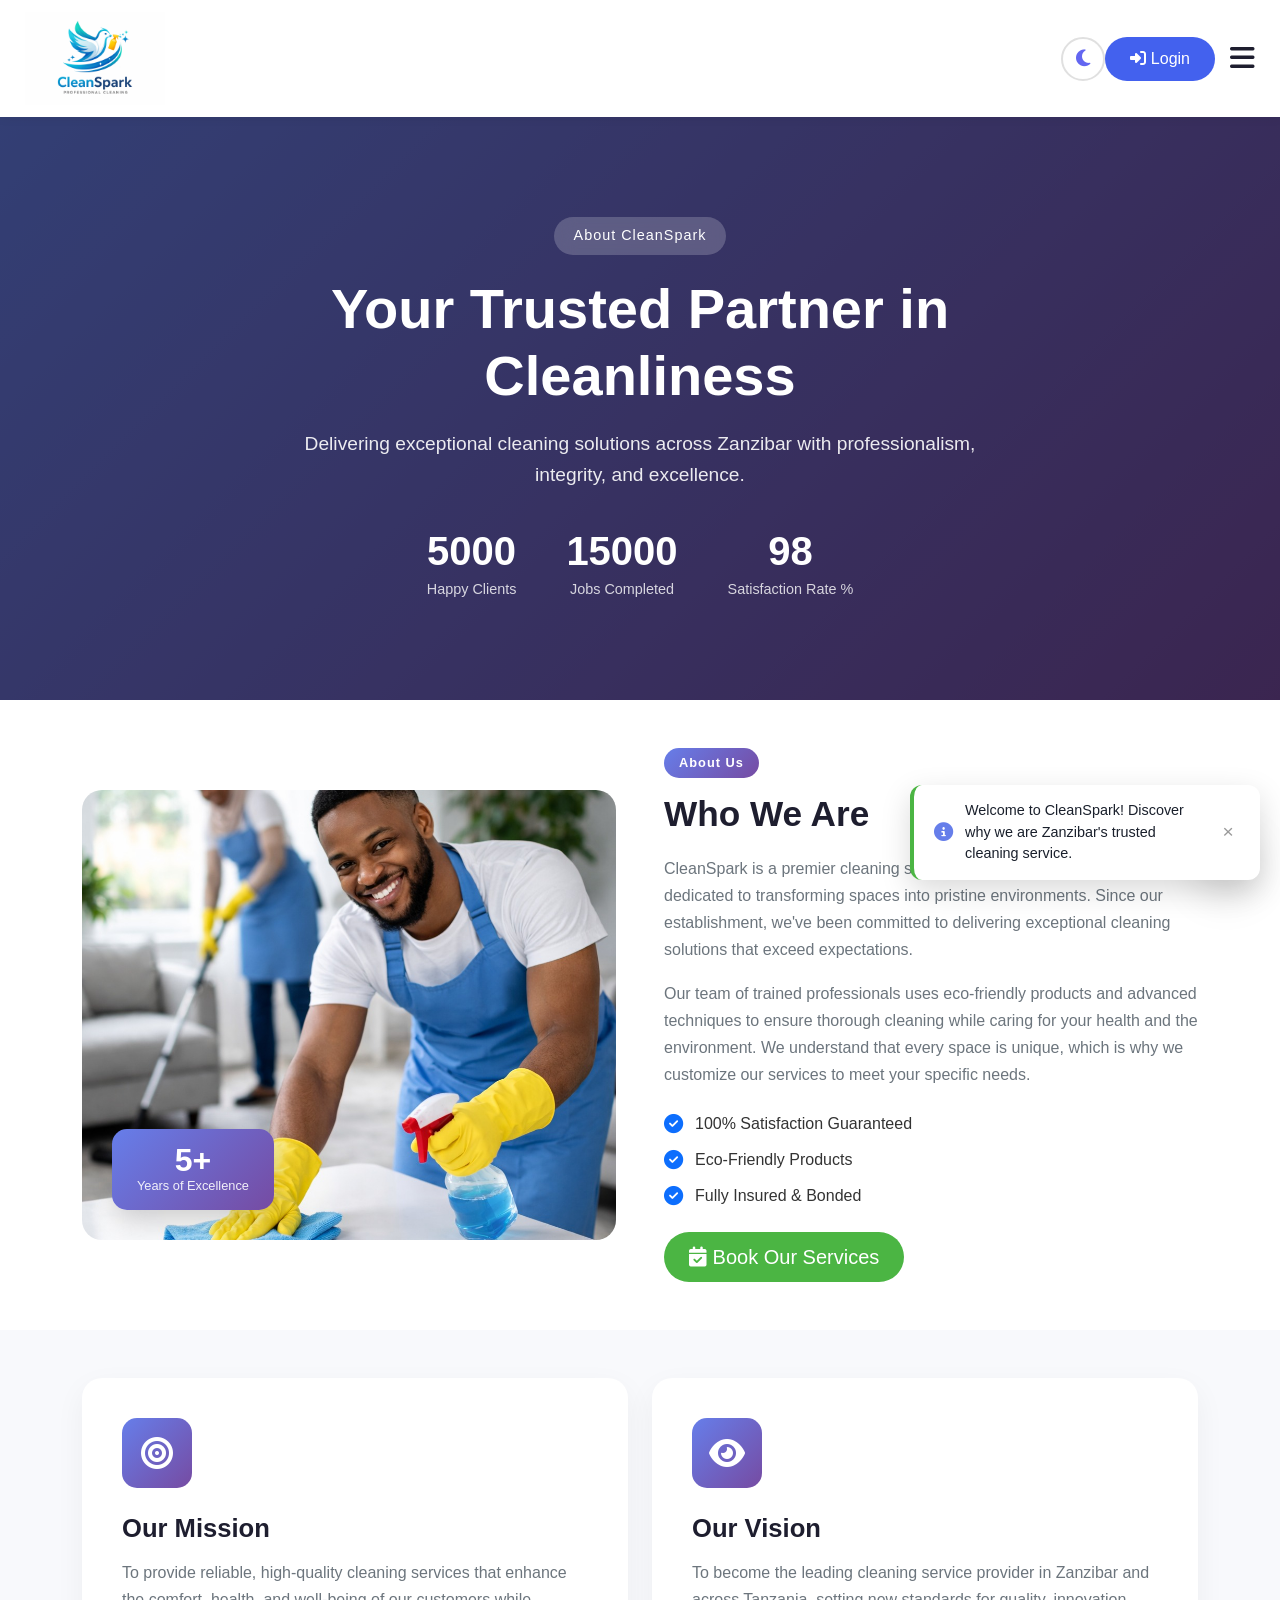
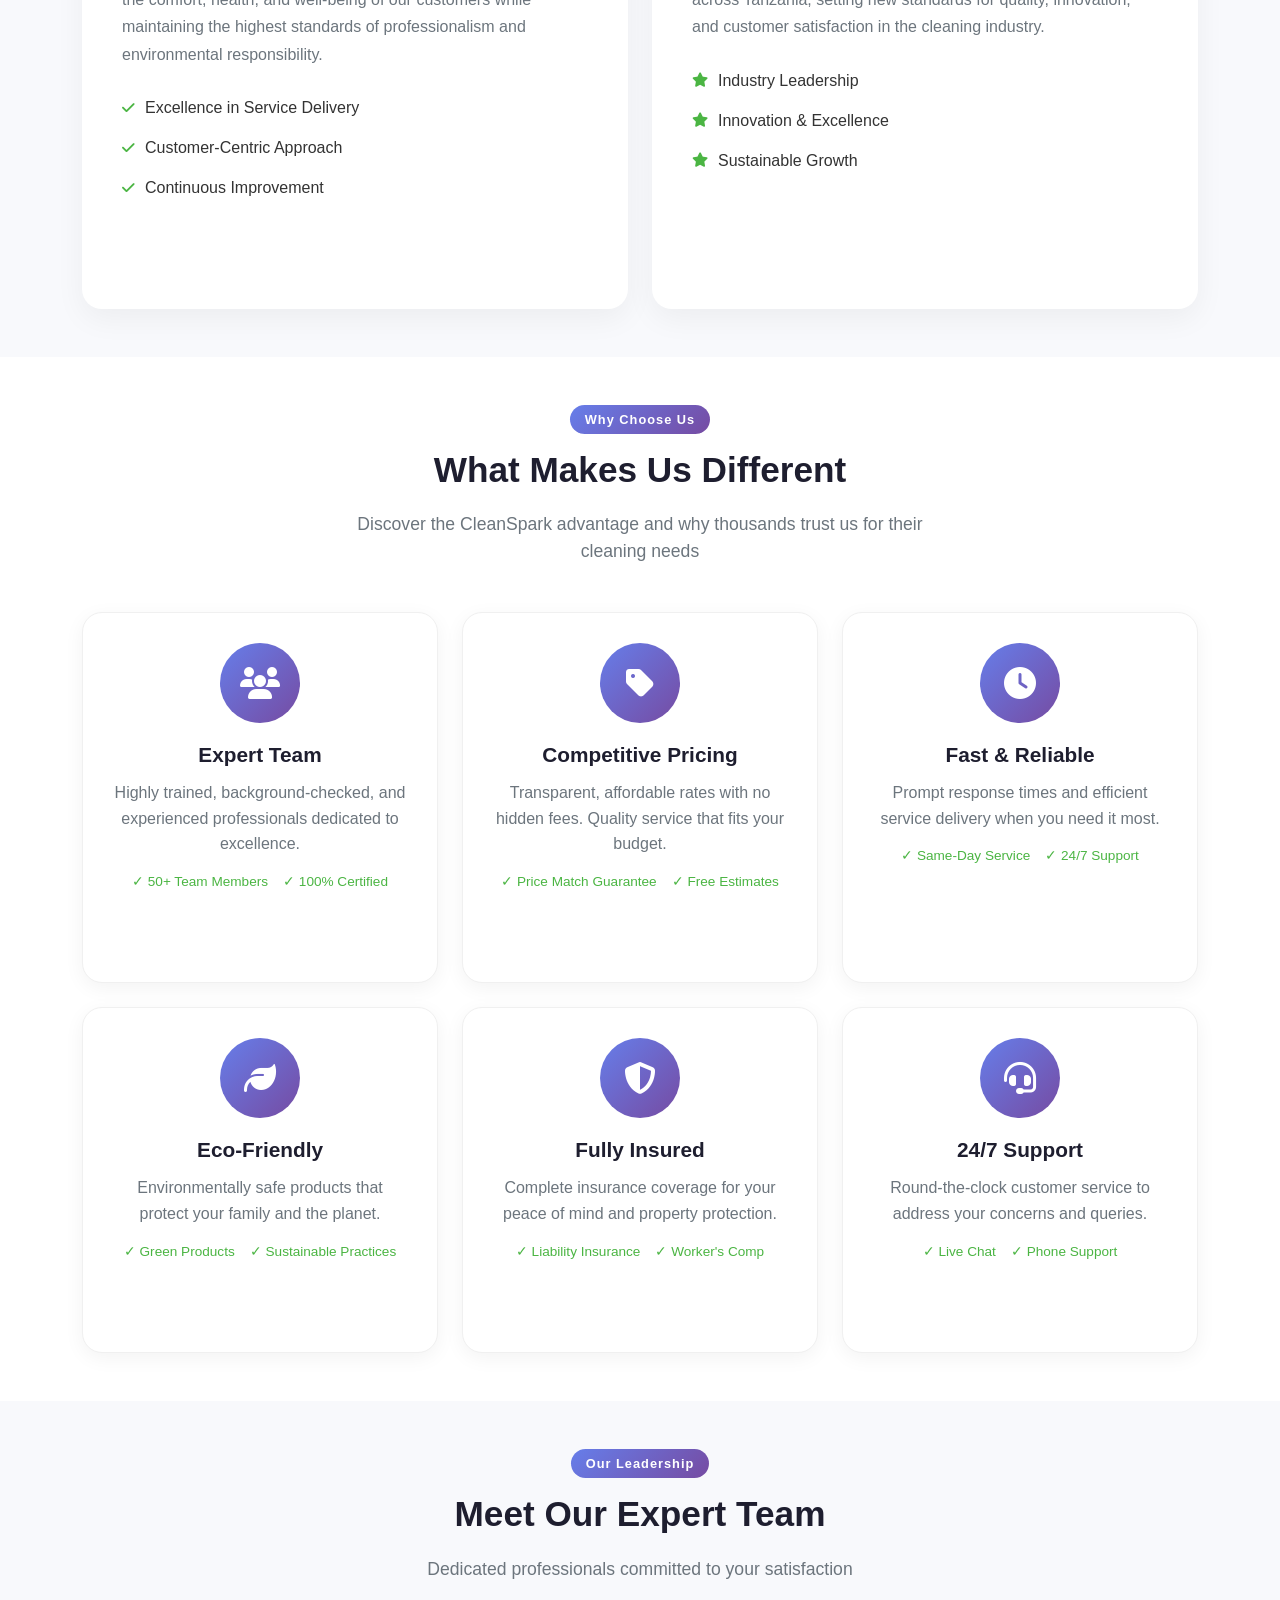
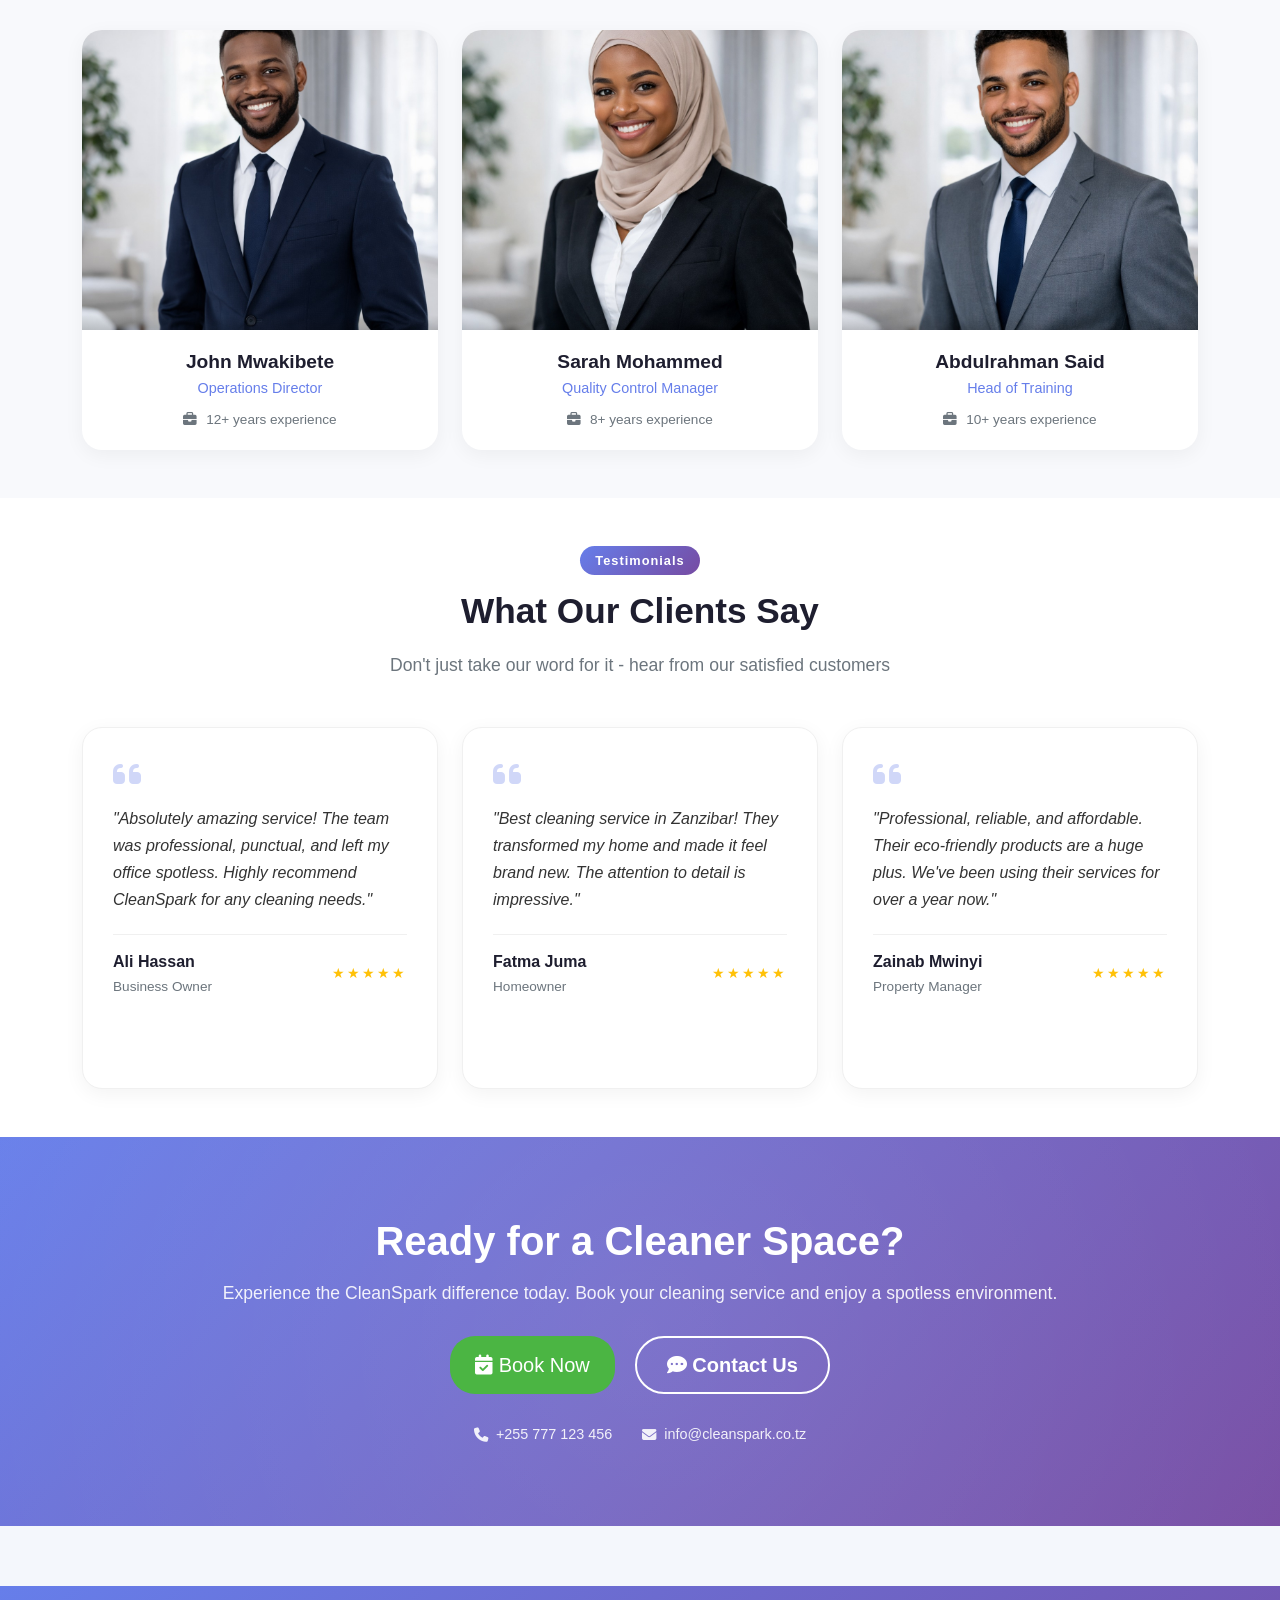
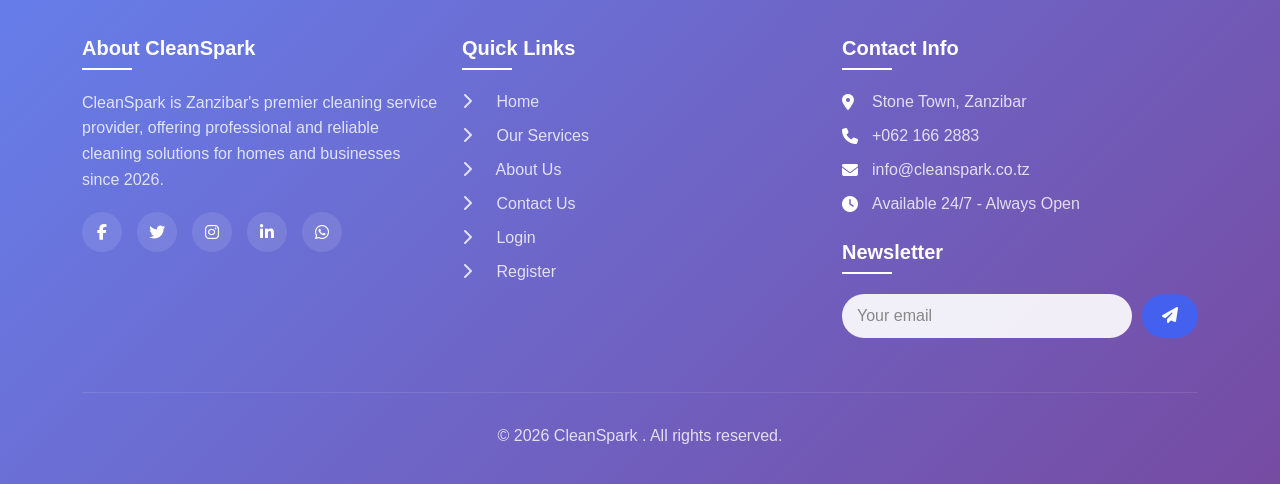
==== commit c26c1507: "staff&booking page modifications" ====
--- a/aboutus.html
+++ b/aboutus.html
@@ -1023,7 +1023,7 @@
                     <a href="https://www.twitter.com/CleanSparkTZ" target="_blank" rel="noopener noreferrer"><i class="fab fa-twitter"></i></a>
                     <a href="https://www.instagram.com/CleanSparkZanzibar" target="_blank" rel="noopener noreferrer"><i class="fab fa-instagram"></i></a>
                     <a href="https://www.linkedin.com/company/CleanSpark" target="_blank" rel="noopener noreferrer"><i class="fab fa-linkedin-in"></i></a>
-                    <a href="https://wa.me/255777123456" target="_blank" rel="noopener noreferrer"><i class="fab fa-whatsapp"></i></a>
+                    <a href="https://wa.me/0621662883" target="_blank" rel="noopener noreferrer"><i class="fab fa-whatsapp"></i></a>
                 </div>
             </div>
             
@@ -1043,8 +1043,8 @@
                 <h5>Contact Info</h5>
                 <ul class="contact-info">
                     <li><i class="fas fa-map-marker-alt"></i> <a href="https://www.google.com/maps/search/Stone+Town,+Zanzibar" target="_blank" rel="noopener noreferrer">Stone Town, Zanzibar</a></li>
-                    <li><i class="fas fa-phone"></i> <a href="tel:+255777123456">+255 777 123 456</a></li>
-                    <li><i class="fas fa-envelope"></i> <a href="mailto:info@cleanspark.co.tz">info@cleanspark.co.tz</a></li>
+                    <li><i class="fas fa-phone"></i> <a href="tel:+0621662883">+062 166 2883</a></li>
+                    <li><i class="fas fa-envelope"></i> <a href="mailto:mudrikdau@gmail.com">info@cleanspark.co.tz</a></li>
                     <li><i class="fas fa-clock"></i>Available 24/7 - Always Open</li>
                 </ul>
                 
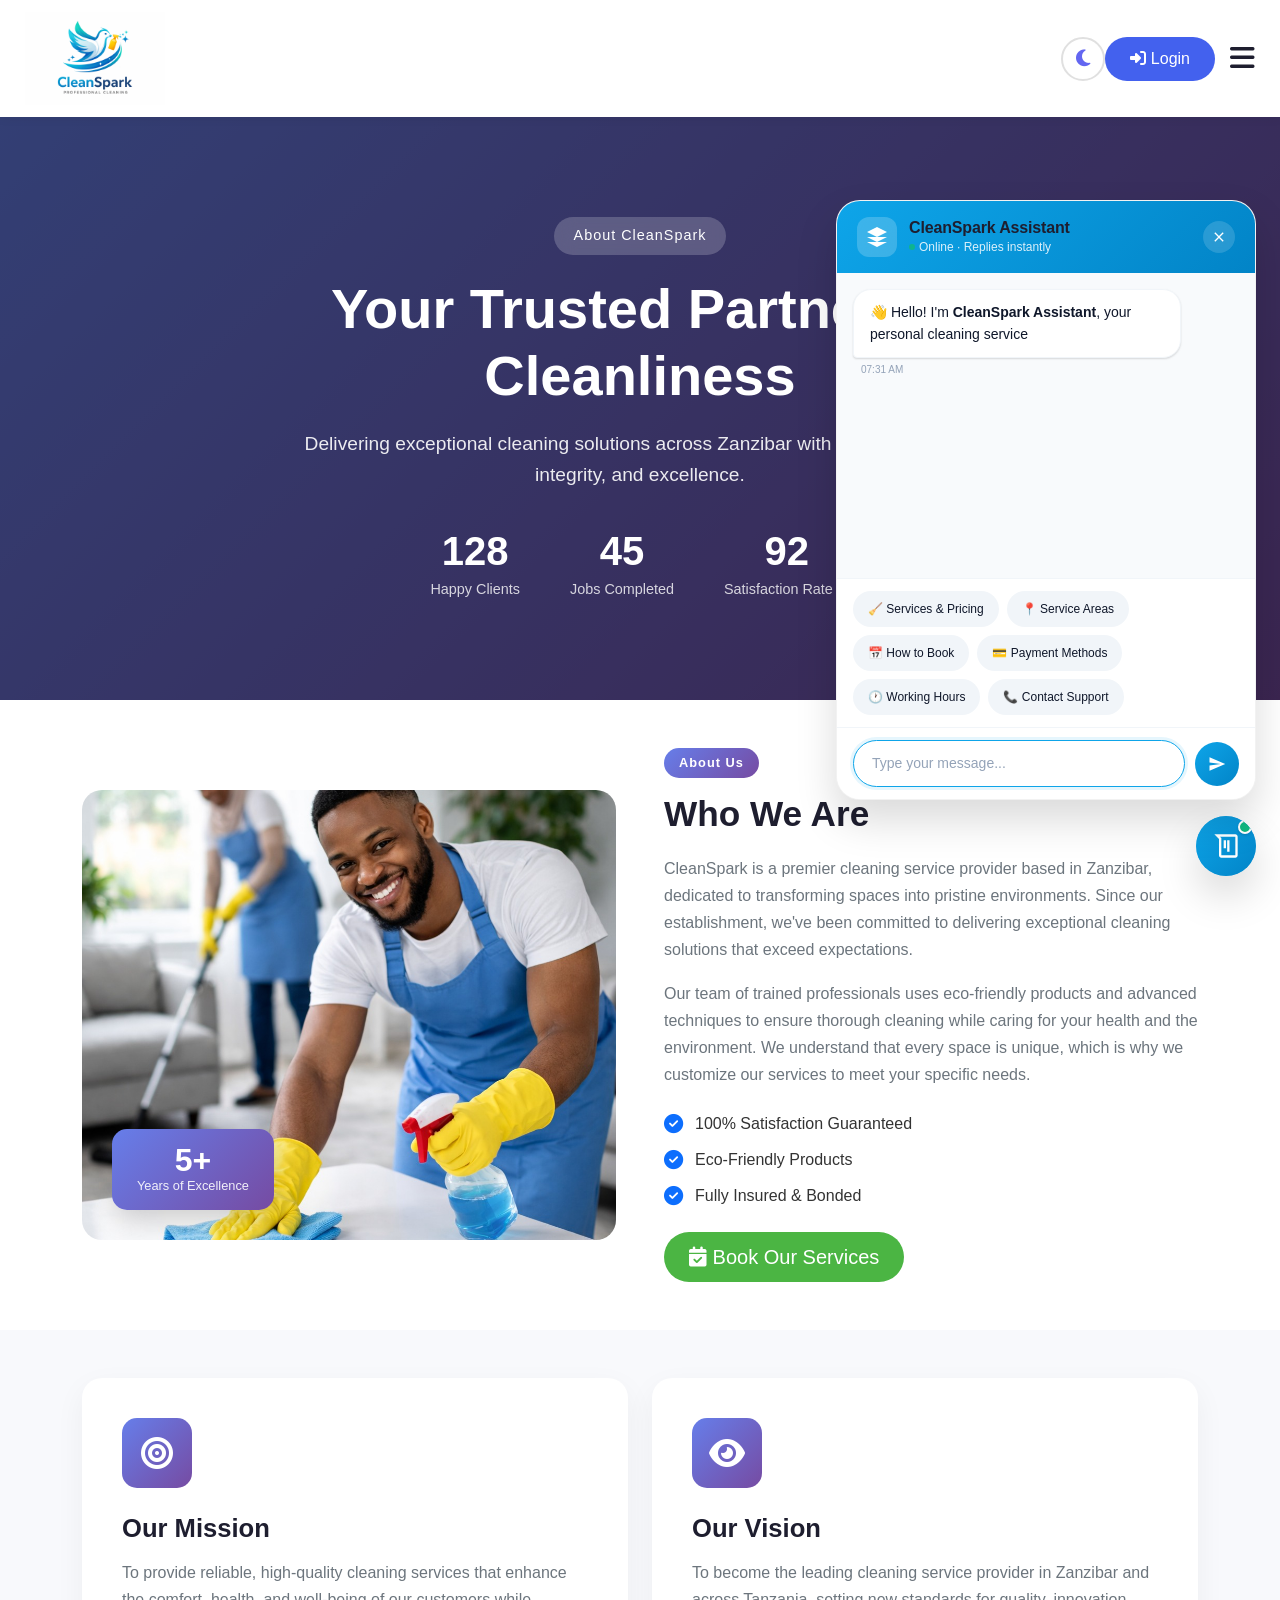
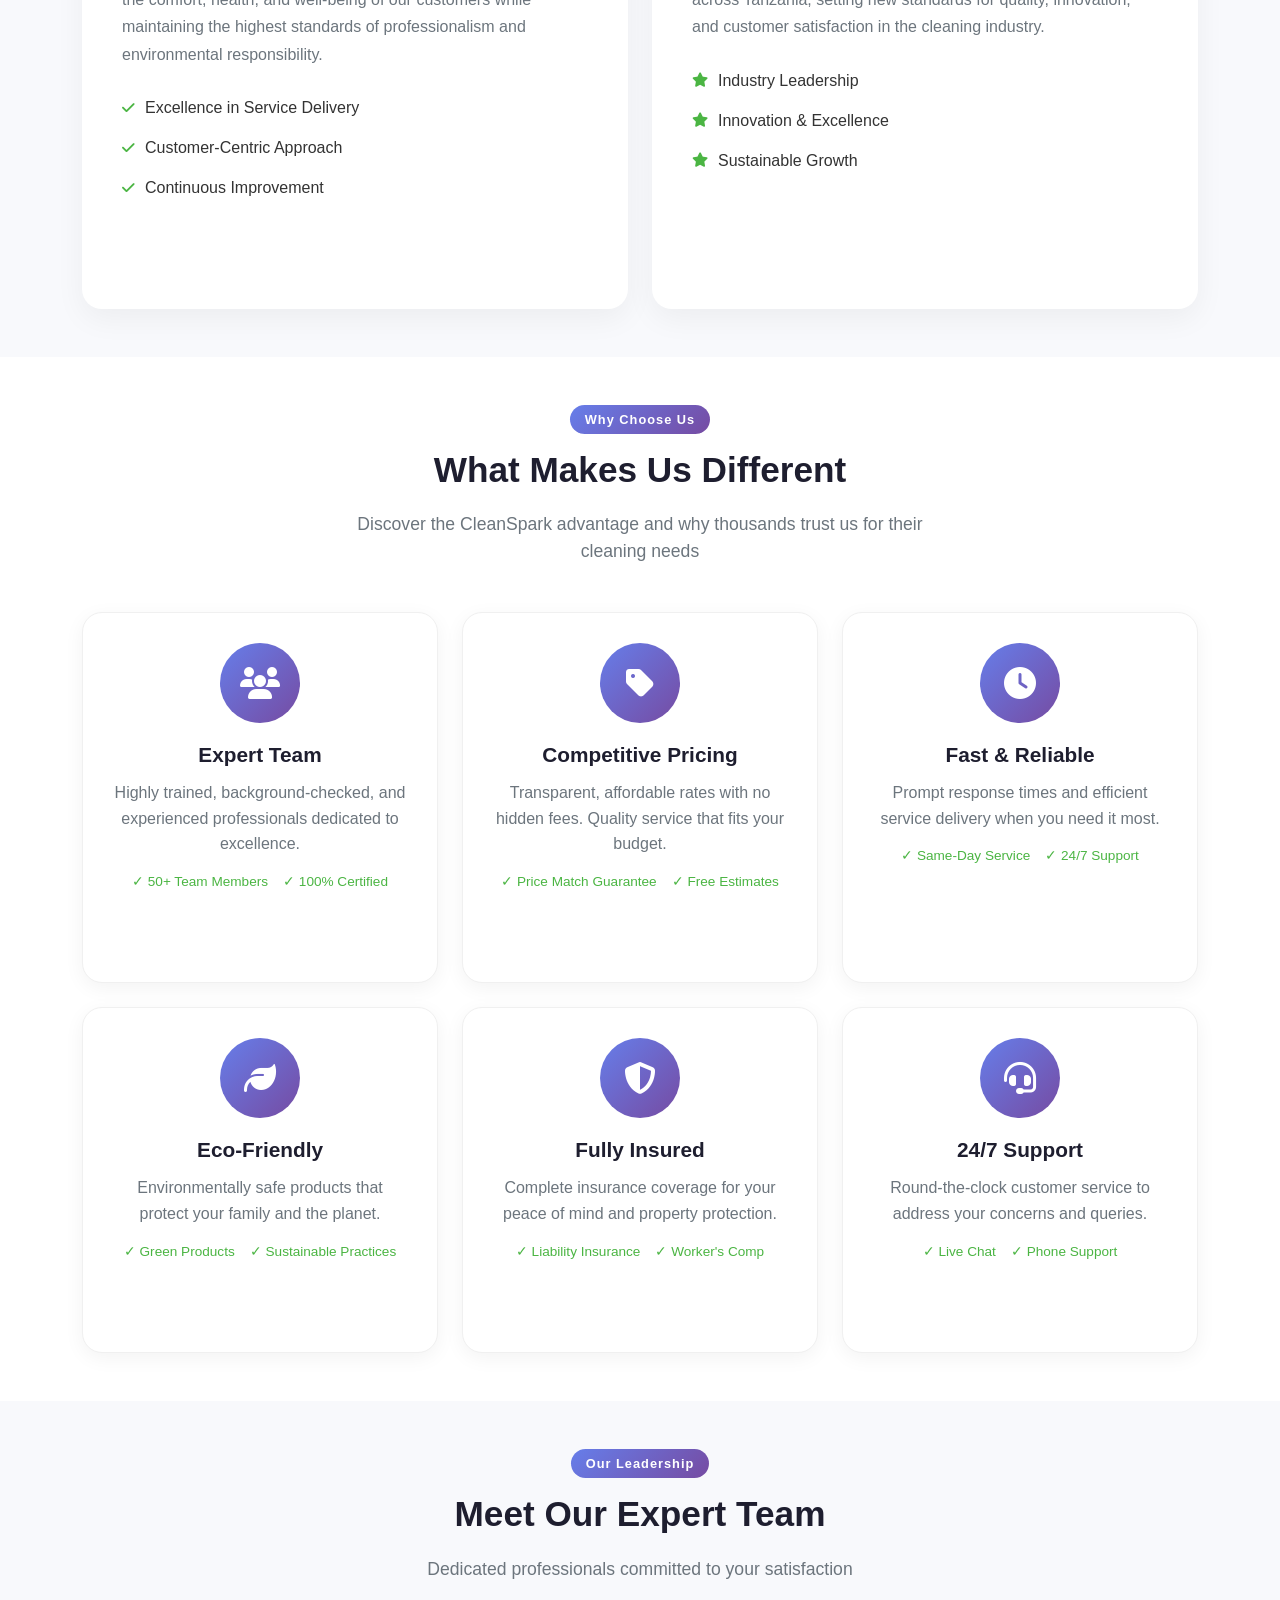
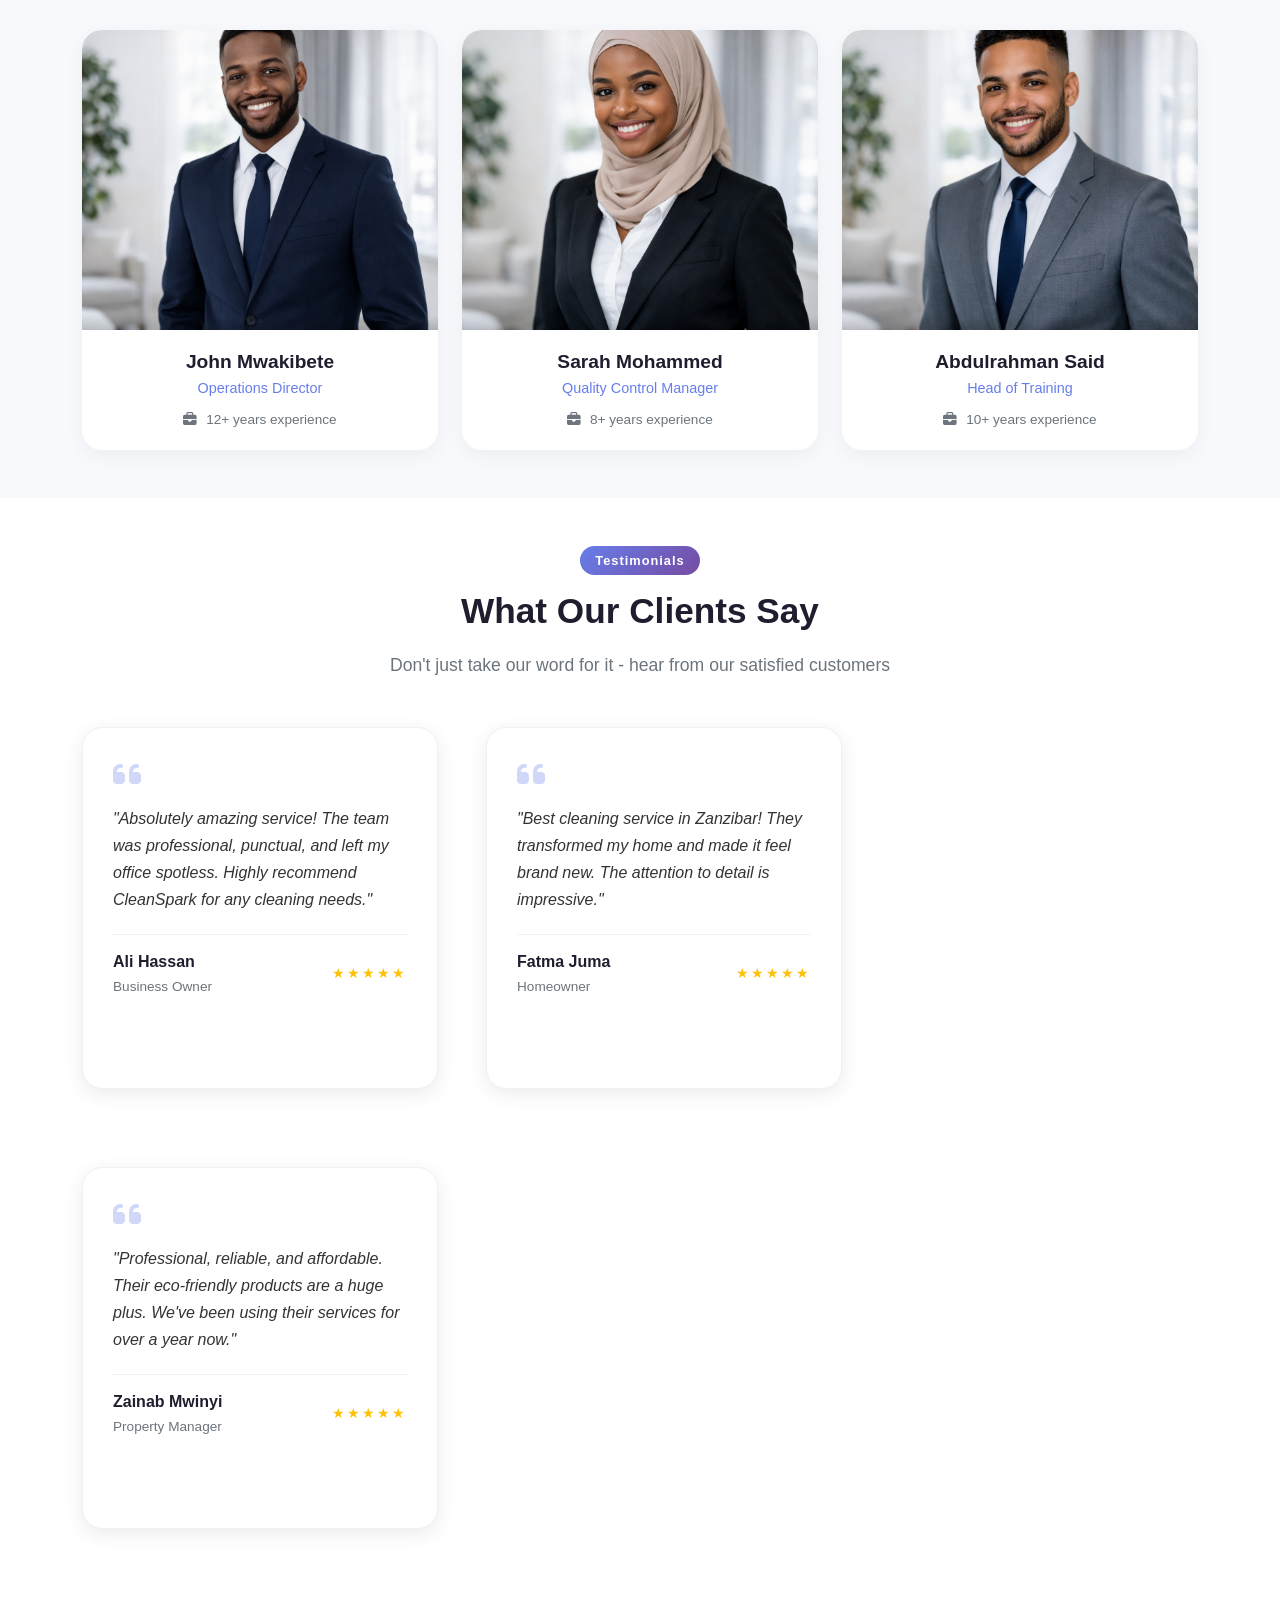
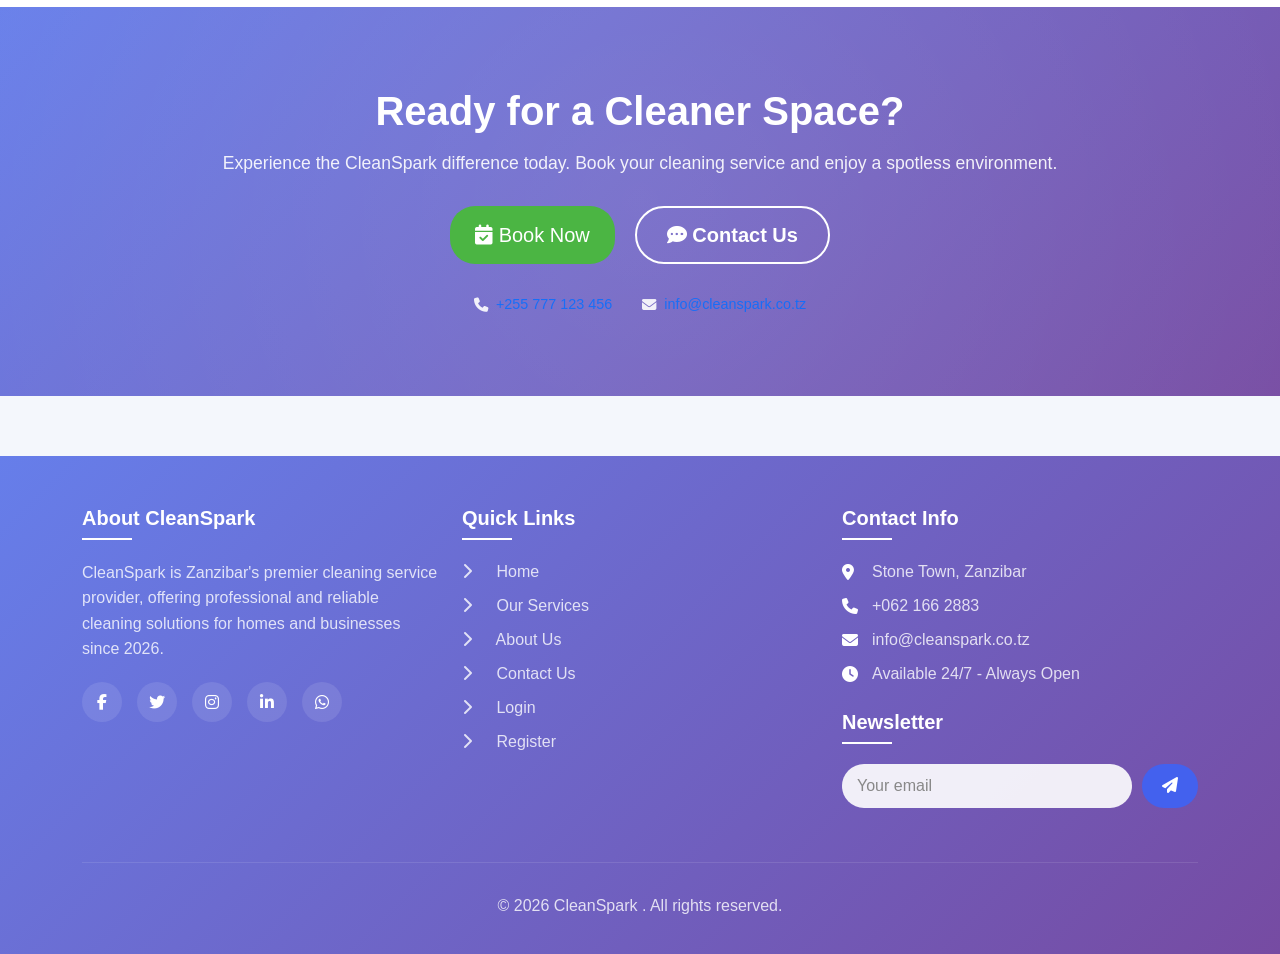
==== commit cfb88974: "Tracking, Aboutus, ContactUs are now connected to backend" ====
--- a/aboutus.html
+++ b/aboutus.html
@@ -618,7 +618,7 @@
         <i class="fas fa-sun"></i>
     </button>
 
-    <a href="login.html" class="btn btn-primary"><i class="fas fa-sign-in-alt"></i> Login</a>
+    <a href="login.html" class="btn btn-primary" id="headerLoginBtn"><i class="fas fa-sign-in-alt"></i> Login</a>
     <span class="hamburger" onclick="openSidebar()"><i class="fas fa-bars"></i></span>
 </div>
 
@@ -633,15 +633,15 @@
                 <p class="about-hero-subtitle">Delivering exceptional cleaning solutions across Zanzibar with professionalism, integrity, and excellence.</p>
                 <div class="about-hero-stats">
                     <div class="stat-item">
-                        <div class="stat-number" data-target="5000">0</div>
+                        <div class="stat-number" id="happyClientsStat">0</div>
                         <div class="stat-label">Happy Clients</div>
                     </div>
                     <div class="stat-item">
-                        <div class="stat-number" data-target="15000">0</div>
+                        <div class="stat-number" id="jobsCompletedStat">0</div>
                         <div class="stat-label">Jobs Completed</div>
                     </div>
                     <div class="stat-item">
-                        <div class="stat-number" data-target="98">0</div>
+                        <div class="stat-number" id="satisfactionRateStat">0</div>
                         <div class="stat-label">Satisfaction Rate %</div>
                     </div>
                 </div>
@@ -857,10 +857,10 @@
             <div class="col-md-4 animate-on-scroll">
                 <div class="team-card">
                     <div class="team-image">
-                        <img src="image/f1man.jpeg" alt="Team Member">
+                        <img src="image/f1man.jpeg" alt="Team Member" onerror="this.src='image/logo.jpeg'">
                         <div class="team-social">
-                            <a href="https://www.linkedin.com/in/mohammedshehe"><i class="fab fa-linkedin-in"></i></a>
-                            <a href="https://twitter.com/CleanSparkTZ"><i class="fab fa-twitter"></i></a>
+                            <a href="https://www.linkedin.com/in/mohammedshehe" target="_blank"><i class="fab fa-linkedin-in"></i></a>
+                            <a href="https://twitter.com/CleanSparkTZ" target="_blank"><i class="fab fa-twitter"></i></a>
                             <a href="mailto:info@cleanspark.co.tz"><i class="fas fa-envelope"></i></a>
                         </div>
                     </div>
@@ -876,10 +876,10 @@
             <div class="col-md-4 animate-on-scroll">
                 <div class="team-card">
                     <div class="team-image">
-                        <img src="image/women.jpeg" alt="Team Member">
+                        <img src="image/women.jpeg" alt="Team Member" onerror="this.src='image/logo.jpeg'">
                         <div class="team-social">
-                            <a href="https://www.linkedin.com/in/mohammedshehe"><i class="fab fa-linkedin-in"></i></a>
-                            <a href="https://twitter.com/CleanSparkTZ"><i class="fab fa-twitter"></i></a>
+                            <a href="https://www.linkedin.com/in/mohammedshehe" target="_blank"><i class="fab fa-linkedin-in"></i></a>
+                            <a href="https://twitter.com/CleanSparkTZ" target="_blank"><i class="fab fa-twitter"></i></a>
                             <a href="mailto:info@cleanspark.co.tz"><i class="fas fa-envelope"></i></a>
                         </div>
                     </div>
@@ -895,10 +895,10 @@
             <div class="col-md-4 animate-on-scroll">
                 <div class="team-card">
                     <div class="team-image">
-                        <img src="image/f2man.jpeg" alt="Team Member">
+                        <img src="image/f2man.jpeg" alt="Team Member" onerror="this.src='image/logo.jpeg'">
                         <div class="team-social">
-                            <a href="https://www.linkedin.com/in/mohammedshehe"><i class="fab fa-linkedin-in"></i></a>
-                            <a href="https://twitter.com/CleanSparkTZ"><i class="fab fa-twitter"></i></a>
+                            <a href="https://www.linkedin.com/in/mohammedshehe" target="_blank"><i class="fab fa-linkedin-in"></i></a>
+                            <a href="https://twitter.com/CleanSparkTZ" target="_blank"><i class="fab fa-twitter"></i></a>
                             <a href="mailto:info@cleanspark.co.tz"><i class="fas fa-envelope"></i></a>
                         </div>
                     </div>
@@ -1004,8 +1004,8 @@
                 </button>
             </div>
             <div class="cta-contact">
-                <span><i class="fas fa-phone"></i> <a href="tel:+255777123456" style="color: white; text-decoration: none;">+255 777 123 456</a></span>
-                <span><i class="fas fa-envelope"></i> <a href="mailto:info@cleanspark.co.tz" style="color: white; text-decoration: none;">info@cleanspark.co.tz</a></span>
+                <span><i class="fas fa-phone"></i> <a href="tel:+255777123456">+255 777 123 456</a></span>
+                <span><i class="fas fa-envelope"></i> <a href="mailto:info@cleanspark.co.tz">info@cleanspark.co.tz</a></span>
             </div>
         </div>
     </div>
@@ -1019,11 +1019,11 @@
                 <h5>About CleanSpark</h5>
                 <p>CleanSpark is Zanzibar's premier cleaning service provider, offering professional and reliable cleaning solutions for homes and businesses since 2026.</p>
                 <div class="social-links">
-                    <a href="https://www.facebook.com/CleanSparkZanzibar" target="_blank" rel="noopener noreferrer"><i class="fab fa-facebook-f"></i></a>
-                    <a href="https://www.twitter.com/CleanSparkTZ" target="_blank" rel="noopener noreferrer"><i class="fab fa-twitter"></i></a>
-                    <a href="https://www.instagram.com/CleanSparkZanzibar" target="_blank" rel="noopener noreferrer"><i class="fab fa-instagram"></i></a>
-                    <a href="https://www.linkedin.com/company/CleanSpark" target="_blank" rel="noopener noreferrer"><i class="fab fa-linkedin-in"></i></a>
-                    <a href="https://wa.me/0621662883" target="_blank" rel="noopener noreferrer"><i class="fab fa-whatsapp"></i></a>
+                    <a href="https://www.facebook.com/CleanSparkZanzibar" target="_blank"><i class="fab fa-facebook-f"></i></a>
+                    <a href="https://www.twitter.com/CleanSparkTZ" target="_blank"><i class="fab fa-twitter"></i></a>
+                    <a href="https://www.instagram.com/CleanSparkZanzibar" target="_blank"><i class="fab fa-instagram"></i></a>
+                    <a href="https://www.linkedin.com/company/CleanSpark" target="_blank"><i class="fab fa-linkedin-in"></i></a>
+                    <a href="https://wa.me/0621662883" target="_blank"><i class="fab fa-whatsapp"></i></a>
                 </div>
             </div>
             
@@ -1042,15 +1042,15 @@
             <div class="col-md-4 mb-4">
                 <h5>Contact Info</h5>
                 <ul class="contact-info">
-                    <li><i class="fas fa-map-marker-alt"></i> <a href="https://www.google.com/maps/search/Stone+Town,+Zanzibar" target="_blank" rel="noopener noreferrer">Stone Town, Zanzibar</a></li>
+                    <li><i class="fas fa-map-marker-alt"></i> <a href="https://www.google.com/maps/search/Stone+Town,+Zanzibar" target="_blank">Stone Town, Zanzibar</a></li>
                     <li><i class="fas fa-phone"></i> <a href="tel:+0621662883">+062 166 2883</a></li>
-                    <li><i class="fas fa-envelope"></i> <a href="mailto:mudrikdau@gmail.com">info@cleanspark.co.tz</a></li>
+                    <li><i class="fas fa-envelope"></i> <a href="mailto:info@cleanspark.co.tz">info@cleanspark.co.tz</a></li>
                     <li><i class="fas fa-clock"></i>Available 24/7 - Always Open</li>
                 </ul>
                 
                 <h5 class="mt-4">Newsletter</h5>
-                <form class="newsletter-form">
-                    <input type="email" placeholder="Your email" required>
+                <form class="newsletter-form" id="newsletterForm">
+                    <input type="email" id="newsletterEmail" placeholder="Your email" required>
                     <button type="submit"><i class="fas fa-paper-plane"></i></button>
                 </form>
             </div>
@@ -1066,6 +1066,8 @@
 <script src="https://cdn.jsdelivr.net/npm/bootstrap@5.3.0/dist/js/bootstrap.bundle.min.js"></script>
 <!-- Theme JS -->
 <script src="js/theme.js"></script>
+<!-- API Client -->
+<script src="js/api.js"></script>
 <!-- Custom JS -->
 <script src="js/aboutus.js"></script>
 <!-- Chatbot JS -->
--- a/css/aboutus.css
+++ b/css/aboutus.css
@@ -2144,4 +2144,110 @@
     .theme-toggle-btn i {
         font-size: 0.8rem;
     }
+}
+
+/* ===== FORCE DYNAMIC TESTIMONIALS VISIBILITY ===== */
+.testimonials-section .row.g-4,
+.testimonials-section .row {
+    display: flex !important;
+    flex-wrap: wrap !important;
+    gap: 1.5rem !important;
+    min-height: 200px !important;
+}
+
+.testimonials-section .col-md-4 {
+    flex: 0 0 auto !important;
+    width: 33.33333333% !important;
+    display: block !important;
+    margin-bottom: 30px !important;
+}
+
+.testimonial-card {
+    display: block !important;
+    visibility: visible !important;
+    opacity: 1 !important;
+    background: var(--bg-card, #ffffff) !important;
+    border-radius: 20px !important;
+    padding: 30px !important;
+    box-shadow: 0 5px 20px rgba(0,0,0,0.08) !important;
+    transition: all 0.3s ease !important;
+    height: 100% !important;
+    border: 1px solid var(--border-card, #f0f0f0) !important;
+}
+
+.testimonial-card .testimonial-quote i {
+    font-size: 2rem !important;
+    color: #667eea !important;
+    opacity: 0.3 !important;
+    margin-bottom: 15px !important;
+    display: block !important;
+}
+
+.testimonial-card .testimonial-text {
+    color: var(--text-primary, #333333) !important;
+    line-height: 1.7 !important;
+    margin-bottom: 20px !important;
+    font-style: italic !important;
+}
+
+.testimonial-card .testimonial-author {
+    display: flex !important;
+    justify-content: space-between !important;
+    align-items: center !important;
+    padding-top: 15px !important;
+    border-top: 1px solid var(--border-light, #f0f0f0) !important;
+}
+
+.testimonial-card .author-info strong {
+    display: block !important;
+    color: var(--text-heading, #1e1e2f) !important;
+    font-size: 1rem !important;
+}
+
+.testimonial-card .author-info span {
+    font-size: 0.85rem !important;
+    color: var(--text-secondary, #6c757d) !important;
+}
+
+.testimonial-card .author-rating {
+    color: #ffc107 !important;
+    font-size: 0.9rem !important;
+    letter-spacing: 2px !important;
+}
+
+.testimonial-card .click-hint {
+    text-align: center !important;
+    margin-top: 15px !important;
+    padding-top: 15px !important;
+    border-top: 1px solid var(--border-light, #f0f0f0) !important;
+    opacity: 0 !important;
+    transform: translateY(-10px) !important;
+    transition: all 0.3s ease !important;
+}
+
+.testimonial-card:hover .click-hint {
+    opacity: 1 !important;
+    transform: translateY(0) !important;
+}
+
+.testimonial-card .click-hint span {
+    display: inline-block !important;
+    background: linear-gradient(135deg, #667eea 0%, #764ba2 100%) !important;
+    color: white !important;
+    padding: 5px 15px !important;
+    border-radius: 20px !important;
+    font-size: 0.8rem !important;
+    font-weight: 500 !important;
+}
+
+.testimonial-card:hover {
+    transform: translateY(-5px) !important;
+    box-shadow: 0 15px 35px rgba(0,0,0,0.1) !important;
+}
+
+/* Mobile responsive */
+@media (max-width: 768px) {
+    .testimonials-section .col-md-4 {
+        width: 100% !important;
+    }
 }
